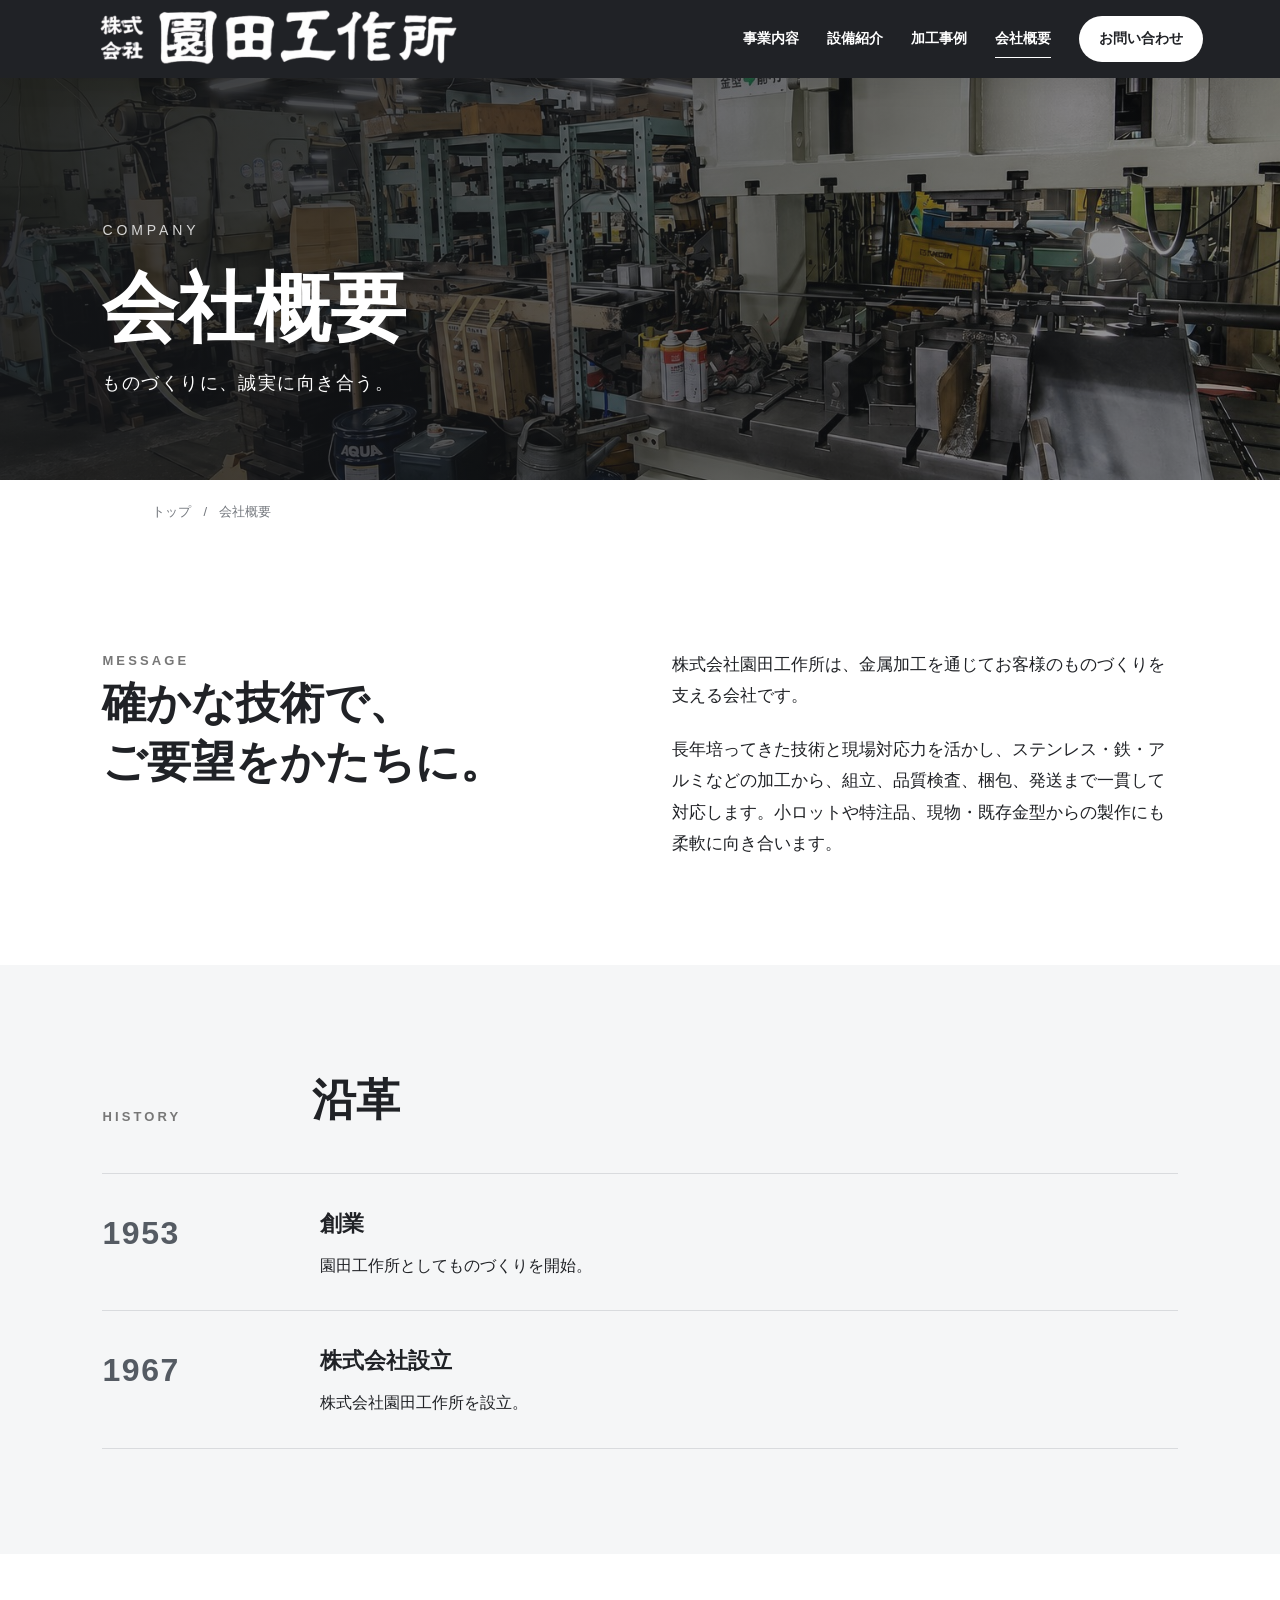
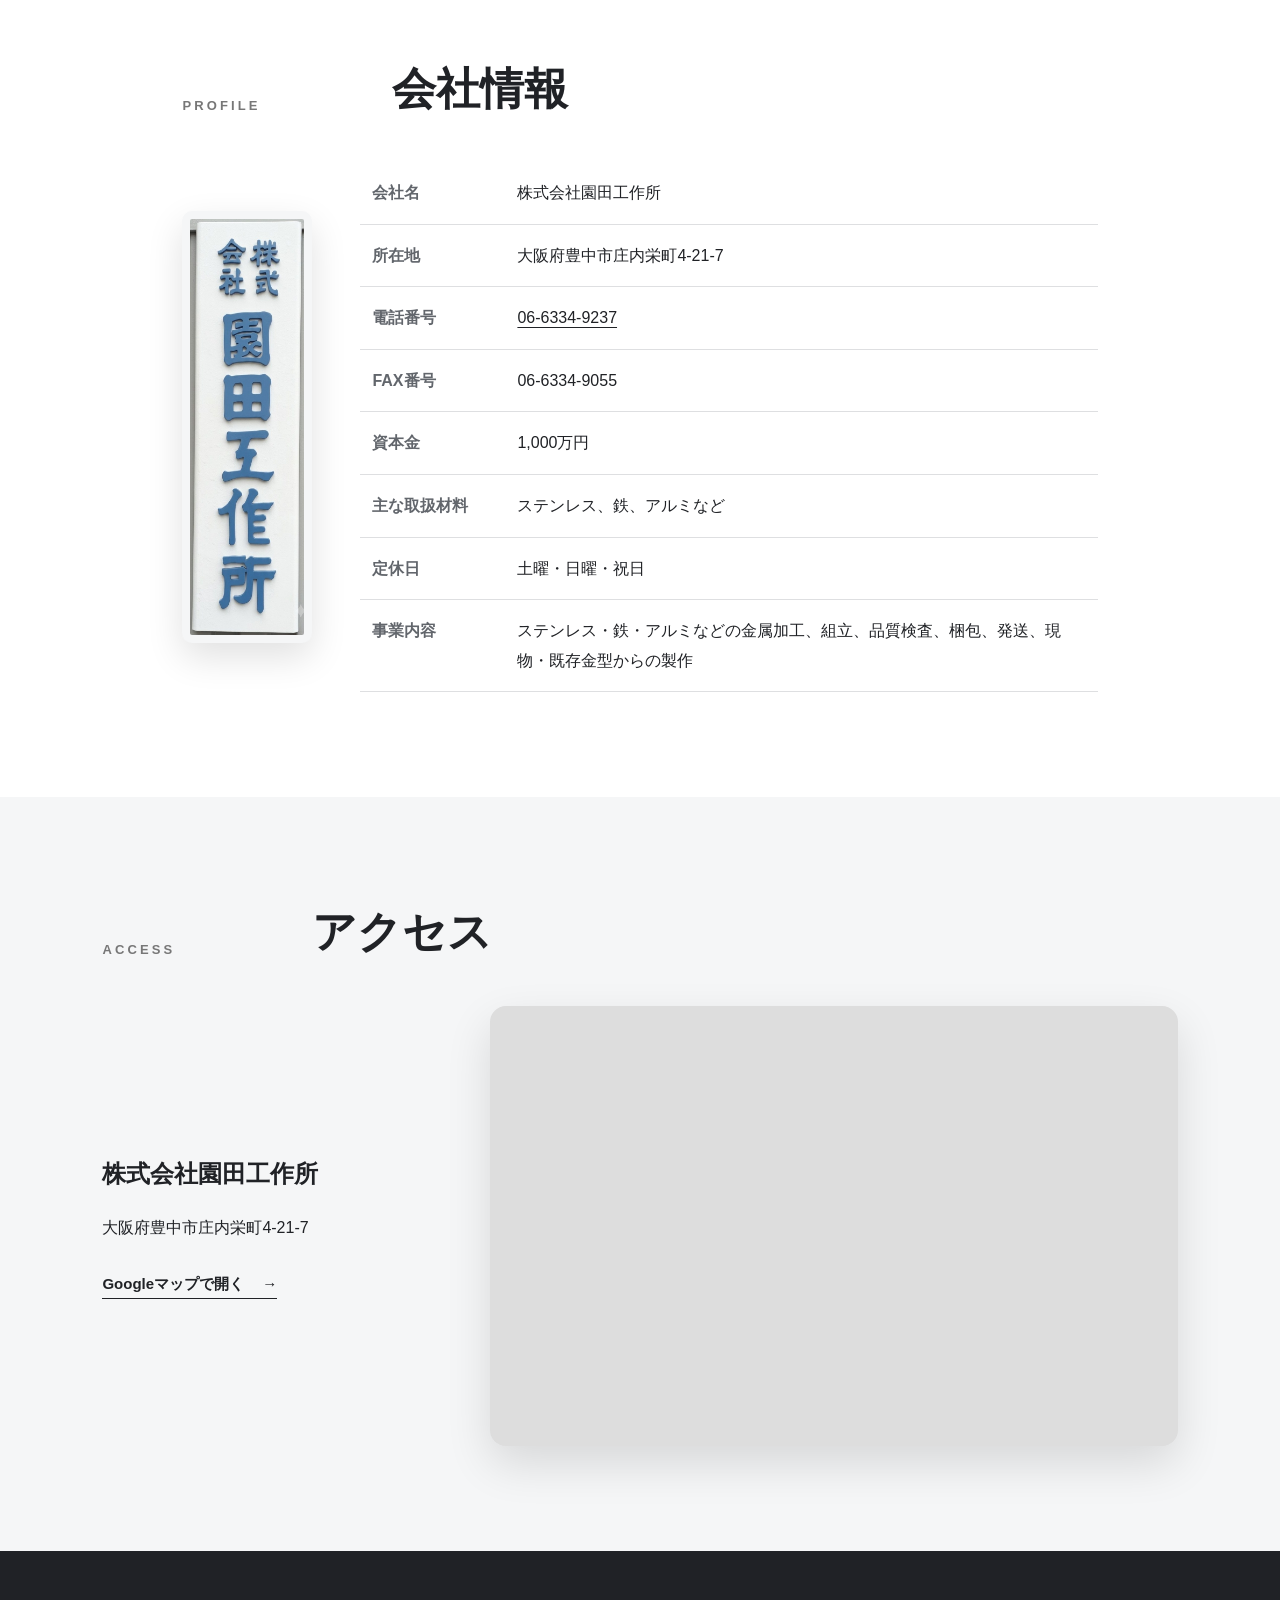
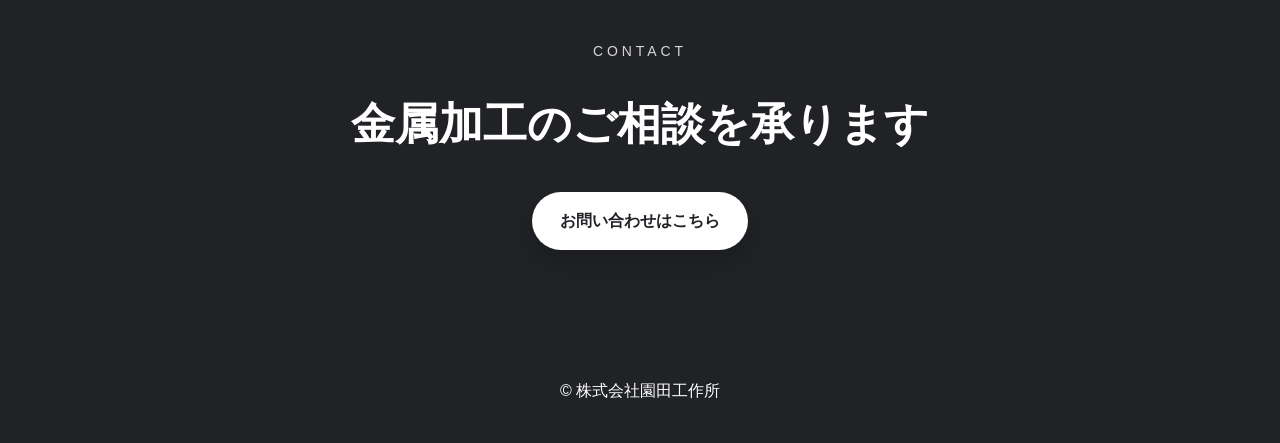
==== company.html @ 0581b529 "会社情報を追加して画像サイズを調整" ====
<!doctype html>
<html lang="ja"><head><meta charset="UTF-8"><meta name="viewport" content="width=device-width,initial-scale=1">
<title>会社概要・アクセス | 株式会社園田工作所</title><meta name="description" content="1953年創業、1967年株式会社設立。大阪府豊中市の金属加工会社、株式会社園田工作所の会社情報、沿革、所在地をご案内します。"><meta name="robots" content="index,follow,max-image-preview:large"><link rel="canonical" href="https://sonoda-kousakusho.com/company.html"><meta property="og:locale" content="ja_JP"><meta property="og:type" content="article"><meta property="og:site_name" content="株式会社園田工作所"><meta property="og:title" content="会社概要・アクセス | 株式会社園田工作所"><meta property="og:description" content="1953年創業。株式会社園田工作所の会社情報、沿革、アクセスをご案内します。"><meta property="og:url" content="https://sonoda-kousakusho.com/company.html"><meta property="og:image" content="https://sonoda-kousakusho.com/images/sign.jpg"><meta name="twitter:card" content="summary_large_image"><script type="application/ld+json">{"@context":"https://schema.org","@type":"LocalBusiness","@id":"https://sonoda-kousakusho.com/#organization","name":"株式会社園田工作所","url":"https://sonoda-kousakusho.com/","image":"https://sonoda-kousakusho.com/images/hero-factory.jpg","logo":"https://sonoda-kousakusho.com/images/logo.png","foundingDate":"1953","telephone":"+81-6-6334-9237","email":"TS.SonodaFactoryCorp@outlook.jp","address":{"@type":"PostalAddress","streetAddress":"庄内栄町4-21-7","addressLocality":"豊中市","addressRegion":"大阪府","addressCountry":"JP"}}</script><link rel="stylesheet" href="css/style.css?v=20260706-7"></head>
<body class="subpage"><header class="site-header subpage-header" id="header"><a class="logo" href="index.html"><img src="images/logo.png" alt="株式会社園田工作所"></a><button class="menu-button" id="menuButton" aria-label="メニューを開く" aria-expanded="false">Menu</button><nav class="global-nav" id="globalNav"><a href="service.html">事業内容</a><a href="equipment.html">設備紹介</a><a href="works.html">加工事例</a><a href="company.html" aria-current="page">会社概要</a><a class="nav-contact" href="contact.html">お問い合わせ</a></nav></header>
<main><section class="page-hero"><div><p class="eyebrow">Company</p><h1>会社概要</h1><p>ものづくりに、誠実に向き合う。</p></div></section><nav class="breadcrumb"><a href="index.html">トップ</a><span>/</span><span>会社概要</span></nav>
<section class="section company-message reveal"><div class="section-title"><p>Message</p><h2>確かな技術で、<br>ご要望をかたちに。</h2></div><div class="message-body"><p>株式会社園田工作所は、金属加工を通じてお客様のものづくりを支える会社です。</p><p>長年培ってきた技術と現場対応力を活かし、ステンレス・鉄・アルミなどの加工から、組立、品質検査、梱包、発送まで一貫して対応します。小ロットや特注品、現物・既存金型からの製作にも柔軟に向き合います。</p></div></section>
<section class="section history-section reveal"><div class="section-title"><p>History</p><h2>沿革</h2></div><ol class="history-list"><li><time>1953</time><div><h3>創業</h3><p>園田工作所としてものづくりを開始。</p></div></li><li><time>1967</time><div><h3>株式会社設立</h3><p>株式会社園田工作所を設立。</p></div></li></ol></section>
<section class="section company-profile reveal"><div class="section-title"><p>Profile</p><h2>会社情報</h2></div><div class="profile-layout"><img src="images/sign-cropped.jpg" alt="株式会社園田工作所の看板" loading="lazy"><table class="profile-table"><tbody><tr><th>会社名</th><td>株式会社園田工作所</td></tr><tr><th>所在地</th><td>大阪府豊中市庄内栄町4-21-7</td></tr><tr><th>電話番号</th><td><a href="tel:0663349237">06-6334-9237</a></td></tr><tr><th>FAX番号</th><td>06-6334-9055</td></tr><tr><th>資本金</th><td>1,000万円</td></tr><tr><th>主な取扱材料</th><td>ステンレス、鉄、アルミなど</td></tr><tr><th>定休日</th><td>土曜・日曜・祝日</td></tr><tr><th>事業内容</th><td>ステンレス・鉄・アルミなどの金属加工、組立、品質検査、梱包、発送、現物・既存金型からの製作</td></tr></tbody></table></div></section>
<section class="section access-section reveal"><div class="section-title"><p>Access</p><h2>アクセス</h2></div><div class="access-layout"><div class="access-info"><h3>株式会社園田工作所</h3><p>大阪府豊中市庄内栄町4-21-7</p><a href="https://www.google.com/maps/search/?api=1&query=%E5%A4%A7%E9%98%AA%E5%BA%9C%E8%B1%8A%E4%B8%AD%E5%B8%82%E5%BA%84%E5%86%85%E6%A0%84%E7%94%BA4-21-7" target="_blank" rel="noopener noreferrer" class="text-link">Googleマップで開く <span>→</span></a></div><div class="map-wrap"><iframe src="https://www.google.com/maps?q=%E5%A4%A7%E9%98%AA%E5%BA%9C%E8%B1%8A%E4%B8%AD%E5%B8%82%E5%BA%84%E5%86%85%E6%A0%84%E7%94%BA4-21-7&amp;output=embed" title="株式会社園田工作所の所在地" loading="lazy" referrerpolicy="no-referrer-when-downgrade" allowfullscreen></iframe></div></div></section>
<section class="company-cta reveal"><p class="eyebrow">Contact</p><h2>金属加工のご相談を<span class="mobile-break">承ります</span></h2><a href="contact.html" class="btn primary">お問い合わせはこちら</a></section></main><footer class="site-footer"><p>&copy; 株式会社園田工作所</p></footer><script src="js/script.js"></script></body></html>
---- css/style.css ----
* {
    margin: 0;
    padding: 0;
    box-sizing: border-box
}

html {
    scroll-behavior: smooth
}

body {
    font-family: "Yu Gothic", "Meiryo", sans-serif;
    color: #202226;
    background: #fff;
    line-height: 1.85
}

a {
    text-decoration: none;
    color: inherit
}

img {
    max-width: 100%;
    display: block
}

button {
    font: inherit;
    color: inherit
}

.site-header {
    position: fixed;
    top: 0;
    left: 0;
    width: 100%;
    height: 78px;
    padding: 0 6%;
    display: flex;
    align-items: center;
    justify-content: space-between;
    z-index: 1000;
    color: #fff;
    transition: .3s
}

.site-header.scrolled,
.site-header.menu-open {
    background: #202226;
    color: #fff;
    box-shadow: 0 8px 24px rgba(0, 0, 0, .08);
    backdrop-filter: blur(10px)
}

.logo{
    display:flex;
    align-items:center;
}

.logo img{
    height:100px;
    width:auto;
    display:block;
}

.logo,
.company-name{
    font-family: 'Yuji Syuku', serif;
    letter-spacing: 0.08em;
    font-weight: 400;
}

.logo span {
    font-size: 14px;
    margin-right: 3px;
    font-weight: 700
}

.global-nav {
    display: flex;
    gap: 28px;
    font-size: 14px;
    font-weight: 700
}

.global-nav a {
    position: relative;
    white-space: nowrap
}

.global-nav a:after {
    content: "";
    position: absolute;
    left: 0;
    bottom: -6px;
    width: 0;
    height: 1px;
    background: currentColor;
    transition: .3s
}

.global-nav a:hover:after {
    width: 100%
}

.menu-button {
    display: none;
    background: none;
    border: 1px solid currentColor;
    color: inherit;
    padding: 8px 14px;
    border-radius: 999px;
    cursor: pointer
}

.hero {
    position: relative;
    height: 100vh;
    min-height: 660px;
    background: url("../images/hero-factory.jpg") center/cover no-repeat;
    display: flex;
    align-items: center;
    padding: 0 8%;
    overflow: hidden
}

.hero:before {
    content: "";
    position: absolute;
    inset: 0;
    background: linear-gradient(90deg, rgba(0, 0, 0, .74), rgba(0, 0, 0, .48), rgba(0, 0, 0, .16))
}

.hero:after {
    content: "";
    position: absolute;
    inset: auto 0 0;
    height: 24%;
    background: linear-gradient(transparent, rgba(0, 0, 0, .42))
}

.hero-content {
    position: relative;
    z-index: 1;
    color: #fff;
    max-width: 840px
}

.eyebrow {
    font-size: 14px;
    letter-spacing: .28em;
    text-transform: uppercase;
    color: #d6d6d6;
    margin-bottom: 18px
}

.eyebrow.dark {
    color: #666
}

.hero h1 {
    font-size: clamp(42px, 6vw, 76px);
    line-height: 1.18;
    letter-spacing: .04em;
    margin-bottom: 26px;
    text-shadow: 0 4px 18px rgba(0, 0, 0, .24)
}

.hero-lead {
    font-size: 18px;
    max-width: 740px
}

.hero-actions,
.contact-actions {
    display: flex;
    gap: 16px;
    flex-wrap: wrap;
    margin-top: 42px
}

.btn {
    display: inline-flex;
    align-items: center;
    justify-content: center;
    min-width: 180px;
    padding: 14px 28px;
    border-radius: 999px;
    font-weight: 800;
    transition: .3s
}

.btn.primary {
    background: #30343a;
    color: #fff;
    box-shadow: 0 12px 28px rgba(0, 0, 0, .18)
}

.btn.primary:hover {
    background: #555b63;
    transform: translateY(-2px)
}

.btn.secondary {
    border: 1px solid rgba(255, 255, 255, .7);
    color: #fff
}

.btn.secondary:hover {
    background: rgba(255, 255, 255, .14);
    transform: translateY(-2px)
}

.scroll-sign {
    position: absolute;
    right: 6%;
    bottom: 38px;
    z-index: 2;
    color: #fff;
    font-size: 12px;
    letter-spacing: .22em;
    text-transform: uppercase;
    writing-mode: vertical-rl
}

.scroll-sign:after {
    content: "";
    display: block;
    width: 1px;
    height: 70px;
    background: rgba(255, 255, 255, .65);
    margin: 14px auto 0
}

.section {
    padding: 105px 8%
}

.section-title {
    display: grid;
    grid-template-columns: 190px 1fr;
    align-items: end;
    gap: 20px;
    margin-bottom: 44px
}

.section-title.center {
    display: block;
    text-align: center
}

.section-title p {
    color: #777;
    letter-spacing: .24em;
    text-transform: uppercase;
    font-size: 13px;
    font-weight: 700
}

.section-title h2 {
    font-size: clamp(30px, 4vw, 44px);
    line-height: 1.35
}

.intro {
    display: grid;
    grid-template-columns: 1fr 1.5fr;
    gap: 62px;
    max-width: 1120px;
    margin: auto
}

.intro .section-title {
    display: block;
    margin-bottom: 0
}

.intro-text {
    font-size: 17px
}

.intro-text p+p {
    margin-top: 20px
}

.service-section,
.works-section,
.process-section {
    background: #f5f6f7
}

.service-grid {
    display: grid;
    grid-template-columns: repeat(4, 1fr);
    gap: 22px;
    max-width: 1180px;
    margin: auto
}

.service-card {
    background: #fff;
    padding: 34px 28px;
    min-height: 230px;
    border: 1px solid #e4e4e4;
    box-shadow: 0 12px 30px rgba(0, 0, 0, .04);
    transition: .3s
}

.service-card:hover {
    transform: translateY(-6px);
    box-shadow: 0 18px 42px rgba(0, 0, 0, .09)
}

.service-card span {
    display: block;
    color: #9aa0a8;
    font-size: 13px;
    letter-spacing: .18em;
    margin-bottom: 18px;
    font-weight: 800
}

.service-card h3 {
    font-size: 22px;
    margin-bottom: 14px
}

.strength-section {
    background: #202226;
    color: #fff
}

.strength-section .section-title p {
    color: #adb3bb
}

.strength-grid {
    display: grid;
    grid-template-columns: repeat(3, 1fr);
    gap: 1px;
    max-width: 1100px;
    margin: auto;
    background: rgba(255, 255, 255, .18)
}

.strength-grid article {
    background: #202226;
    padding: 38px 32px
}

.strength-grid h3 {
    font-size: 23px;
    margin-bottom: 14px
}

.strength-grid p {
    color: #d7dbe0
}

.feature-list {
    max-width: 1100px;
    margin: auto
}

.feature-item {
    display: grid;
    grid-template-columns: .95fr 1.05fr;
    gap: 56px;
    align-items: center;
    margin-bottom: 72px
}

.feature-item:last-child {
    margin-bottom: 0
}

.feature-item.reverse {
    grid-template-columns: 1.05fr .95fr
}

.feature-item.reverse img {
    order: 2
}

.feature-item img {
    width: 100%;
    height: 330px;
    object-fit: cover;
    border-radius: 18px;
    box-shadow: 0 20px 50px rgba(0, 0, 0, .16)
}

.feature-body h3 {
    font-size: 28px;
    margin-bottom: 18px
}

.feature-body p {
    font-size: 16px
}

.works-grid {
    display: grid;
    grid-template-columns: repeat(3, 1fr);
    gap: 18px;
    max-width: 1050px;
    margin: 0 auto 34px
}

.works-grid figure {
    position: relative;
    overflow: hidden;
    border-radius: 14px;
    background: #ddd;
    box-shadow: 0 12px 30px rgba(0, 0, 0, .08)
}

.works-grid button {
    display: block;
    width: 100%;
    border: 0;
    background: none;
    cursor: pointer;
    text-align: left
}

.works-grid img {
    width: 100%;
    height: 210px;
    object-fit: cover;
    transition: .5s
}

.works-grid figure:hover img {
    transform: scale(1.06)
}

.works-grid figcaption {
    position: absolute;
    left: 0;
    right: 0;
    bottom: 0;
    padding: 34px 18px 16px;
    color: #fff;
    font-weight: 800;
    background: linear-gradient(transparent, rgba(0, 0, 0, .76))
}

.works-text {
    max-width: 780px;
    margin: auto;
    text-align: center
}

.process-list {
    display: grid;
    grid-template-columns: repeat(4, 1fr);
    gap: 18px;
    max-width: 1120px;
    margin: auto;
    list-style: none
}

.process-list li {
    background: #fff;
    border: 1px solid #e4e4e4;
    padding: 30px 24px;
    border-radius: 14px;
    box-shadow: 0 12px 30px rgba(0, 0, 0, .04)
}

.process-list span {
    display: block;
    color: #9aa0a8;
    font-size: 13px;
    letter-spacing: .2em;
    margin-bottom: 16px;
    font-weight: 800
}

.process-list strong {
    display: block;
    font-size: 21px;
    margin-bottom: 10px
}

.process-list p {
    font-size: 14px
}

.video-section {
    background: #111;
    color: #fff
}

.video-section .section-title p {
    color: #bbb
}

.video-wrap {
    max-width: 920px;
    margin: auto;
    border-radius: 18px;
    overflow: hidden;
    box-shadow: 0 20px 60px rgba(0, 0, 0, .4)
}

.video-wrap video {
    width: 100%;
    display: block;
    background: #000
}

.contact-section {
    background: linear-gradient(135deg, #f5f6f7, #fff)
}

.contact-box {
    max-width: 960px;
    margin: auto;
    text-align: center;
    background: #fff;
    padding: 72px 48px;
    border-radius: 24px;
    box-shadow: 0 24px 70px rgba(0, 0, 0, .08)
}

.contact-box h2 {
    font-size: 40px;
    margin-bottom: 18px
}

.contact-actions {
    justify-content: center;
    margin-top: 34px
}

.company-table {
    width: 100%;
    max-width: 720px;
    margin: 42px auto 0;
    border-collapse: collapse;
    text-align: left;
    font-size: 15px
}

.company-table th,
.company-table td {
    border-bottom: 1px solid #e5e5e5;
    padding: 14px 10px;
    vertical-align: top
}

.company-table th {
    width: 150px;
    color: #555
}

.note {
    font-size: 13px;
    color: #777;
    margin-top: 20px
}

.site-footer {
    background: #202226;
    color: #fff;
    text-align: center;
    padding: 38px 6%
}

.site-footer nav {
    display: flex;
    gap: 22px;
    justify-content: center;
    flex-wrap: wrap;
    margin-bottom: 18px;
    color: #cfd3d8;
    font-size: 14px
}

.reveal {
    opacity: 0;
    transform: translateY(28px);
    transition: opacity .8s ease, transform .8s ease
}

.reveal.visible {
    opacity: 1;
    transform: none
}

.fade-in {
    animation: fadeIn 1.1s ease both
}

@keyframes fadeIn {
    from {
        opacity: 0;
        transform: translateY(18px)
    }

    to {
        opacity: 1;
        transform: none
    }
}

.lightbox {
    position: fixed;
    inset: 0;
    background: rgba(0, 0, 0, .86);
    display: none;
    align-items: center;
    justify-content: center;
    z-index: 2000;
    padding: 28px
}

.lightbox.open {
    display: flex
}

.lightbox img {
    max-width: min(1100px, 94vw);
    max-height: 86vh;
    object-fit: contain;
    border-radius: 10px
}

.lightbox-close {
    position: absolute;
    top: 20px;
    right: 26px;
    background: #fff;
    border: 0;
    border-radius: 50%;
    width: 44px;
    height: 44px;
    font-size: 30px;
    line-height: 1;
    cursor: pointer;
    color: #111
}

@media(max-width:1050px) {
    .global-nav {
        gap: 18px
    }

    .service-grid {
        grid-template-columns: repeat(2, 1fr)
    }

    .process-list {
        grid-template-columns: repeat(2, 1fr)
    }
}

@media(max-width:960px) {
    .global-nav {
        display: none;
        position: absolute;
        top: 78px;
        left: 0;
        width: 100%;
        background: rgba(255, 255, 255, .98);
        color: #111;
        flex-direction: column;
        padding: 24px 8%;
        gap: 18px;
        box-shadow: 0 14px 30px rgba(0, 0, 0, .08)
    }

    .global-nav.open {
        display: flex
    }

    .menu-button {
        display: block
    }

    .intro,
    .feature-item,
    .feature-item.reverse {
        display: block
    }

    .feature-item img,
    .feature-item.reverse img {
        order: 0;
        margin-bottom: 28px;
        height: 260px
    }

    .works-grid {
        grid-template-columns: repeat(2, 1fr)
    }

    .strength-grid {
        grid-template-columns: 1fr
    }
}

@media(max-width:640px) {
    .site-header {
        height: 68px;
        padding: 0 5%
    }

    .logo {
        font-size: 18px
    }

    .logo img{
        height:70px;
    }

    .logo span {
        font-size: 12px
    }

    .global-nav {
        top: 68px
    }

    .hero {
        min-height: 620px;
        padding: 0 6%
    }

    .hero-lead {
        font-size: 16px
    }

    .hero-actions {
        width: 100%
    }

    .btn {
        width: 100%
    }

    .section {
        padding: 72px 6%
    }

    .section-title {
        display: block
    }

    .service-grid,
    .works-grid,
    .process-list {
        grid-template-columns: 1fr
    }

    .service-card {
        min-height: auto
    }

    .works-grid img {
        height: 190px
    }

    .contact-box {
        padding: 48px 24px
    }

    .contact-box h2 {
        font-size: 32px
    }

    .company-table th,
    .company-table td {
        display: block;
        width: 100%;
        padding: 10px 4px
    }

    .company-table th {
        border-bottom: 0;
        padding-bottom: 0
    }

    .company-table td {
        padding-top: 4px
    }

    .scroll-sign {
        display: none
    }
}

/* Company page */
.subpage-header{background:#202226;color:#fff;box-shadow:0 8px 24px rgba(0,0,0,.08)}
.page-hero{position:relative;min-height:480px;padding:150px 8% 80px;display:flex;align-items:flex-end;color:#fff;background:url("../images/factory-inside.jpg") center/cover no-repeat}
.page-hero:before{content:"";position:absolute;inset:0;background:linear-gradient(90deg,rgba(20,22,25,.88),rgba(20,22,25,.4))}
.page-hero>div{position:relative;z-index:1}.page-hero h1{font-size:clamp(46px,7vw,76px);line-height:1.2;margin-bottom:14px}.page-hero>div>p:last-child{font-size:18px;letter-spacing:.08em}
.breadcrumb{max-width:1180px;margin:auto;padding:20px 8%;display:flex;gap:12px;color:#73777d;font-size:13px}
.company-message,.company-profile,.history-section{max-width:1120px;margin:auto}.company-message{width:84%;padding-left:0;padding-right:0;display:grid;grid-template-columns:1fr 1fr;gap:64px}.company-message .section-title{display:block;margin:0}.message-body{font-size:17px}.message-body p+p{margin-top:22px}
.intro .section-title{order:1}.intro .intro-text{order:2}.company-page-link{order:3;grid-column:2;justify-self:start;font-weight:700;border-bottom:1px solid currentColor;padding-bottom:3px}
.history-section{background:#f5f6f7;max-width:none}.history-section>.section-title,.history-list{max-width:1120px;margin-left:auto;margin-right:auto}.history-list{list-style:none;border-top:1px solid #d9dbde}.history-list li{display:grid;grid-template-columns:180px 1fr;gap:38px;padding:30px 0;border-bottom:1px solid #d9dbde}.history-list time{font-size:32px;font-weight:800;color:#555b63;letter-spacing:.05em}.history-list h3{font-size:22px;margin-bottom:6px}
.profile-layout{display:grid;grid-template-columns:130px minmax(0,1fr);gap:48px;align-items:center}.profile-layout>img{width:100%;height:auto;object-fit:contain;padding:8px;background:#f5f6f7;border-radius:10px;box-shadow:0 14px 36px rgba(0,0,0,.12)}.profile-table{width:100%;border-collapse:collapse}.profile-table th,.profile-table td{padding:16px 12px;border-bottom:1px solid #dedfe1;text-align:left;vertical-align:top}.profile-table th{width:145px;color:#62666c}.profile-table a{text-decoration:underline;text-underline-offset:4px}
.access-section{background:#f5f6f7}.access-section>.section-title,.access-layout{max-width:1120px;margin-left:auto;margin-right:auto}.access-layout{display:grid;grid-template-columns:.65fr 1.35fr;gap:56px;align-items:center}.access-info h3{font-size:24px;margin-bottom:16px}.access-info .text-link{font-size:15px}.map-wrap{overflow:hidden;border-radius:16px;box-shadow:0 18px 45px rgba(0,0,0,.12);background:#ddd}.map-wrap iframe{display:block;width:100%;height:440px;border:0}
.company-cta{padding:88px 8%;background:#202226;color:#fff;text-align:center}.company-cta h2{font-size:clamp(30px,4vw,44px);margin-bottom:28px}.company-cta .btn{background:#fff;color:#202226}
@media(max-width:960px){.company-message,.access-layout{grid-template-columns:1fr;gap:40px}.profile-layout{grid-template-columns:120px minmax(0,1fr);gap:24px;align-items:center}}
@media(max-width:640px){.page-hero{min-height:390px;padding:120px 6% 58px}.company-message{display:block}.company-message .section-title{margin-bottom:32px}.history-list li{grid-template-columns:1fr;gap:8px}.profile-layout{grid-template-columns:90px minmax(0,1fr);gap:14px;align-items:start}.profile-layout>img{width:90px;height:auto;padding:5px;border-radius:8px}.profile-table{font-size:13px;line-height:1.65}.profile-table th,.profile-table td{display:block;width:100%;padding:7px 2px}.profile-table th{border-bottom:0;padding-bottom:0;font-size:11px}.profile-table td{padding-top:1px;overflow-wrap:anywhere}.map-wrap iframe{height:320px}.company-cta{padding:68px 6%}.company-page-link{display:inline-block;margin-top:24px}}

/* Multi-page navigation and home summaries */
.global-nav .nav-contact{background:#fff;color:#202226;padding:10px 20px;border-radius:999px;margin-top:-10px;margin-bottom:-10px}.site-header.scrolled .nav-contact,.subpage-header .nav-contact{background:#fff;color:#202226}.global-nav a[aria-current="page"]:after{width:100%}
.home-intro{max-width:1120px;margin:auto;display:grid;grid-template-columns:.9fr 1.1fr;gap:72px;align-items:start}.home-intro .section-title{display:block;margin:0}.home-intro>div:last-child{font-size:18px}.text-link{display:inline-block;margin-top:28px;font-weight:800;border-bottom:1px solid #202226}.text-link span{margin-left:14px}
.home-sections{padding:20px 8% 110px}.home-feature{max-width:1180px;margin:0 auto 90px;display:grid;grid-template-columns:1.1fr .9fr;align-items:center;gap:72px}.home-feature.reverse{grid-template-columns:.9fr 1.1fr}.home-feature.reverse .home-feature-image{order:2}.home-feature-image img{width:100%;height:430px;object-fit:cover;border-radius:18px;box-shadow:0 20px 50px rgba(0,0,0,.14)}.feature-number{color:#858b93;text-transform:uppercase;letter-spacing:.18em;font-size:12px;font-weight:800}.home-feature h2{font-size:clamp(32px,4vw,46px);margin:8px 0 18px}.home-feature .btn{margin-top:30px}.btn.outline{border:1px solid #30343a;min-width:160px}.btn.outline:hover{background:#30343a;color:#fff}.home-company{padding:90px 10%;background:url("../images/sign.jpg") center/cover no-repeat;color:#fff;position:relative;display:flex;align-items:end;justify-content:space-between;gap:40px}.home-company:before{content:"";position:absolute;inset:0;background:rgba(20,22,25,.76)}.home-company>*{position:relative}.home-company h2{font-size:clamp(32px,4vw,48px);margin-bottom:14px}.home-contact{padding:110px 8%;text-align:center;background:#f5f6f7}.home-contact h2{font-size:clamp(34px,5vw,54px);line-height:1.35}.home-contact .contact-actions{justify-content:center}.contact-phone{display:flex;flex-direction:column;text-align:left}.contact-phone small{color:#777}.contact-phone strong{font-size:25px;letter-spacing:.04em}
.service-hero{background-image:url("../images/equipment-press.jpg")}.equipment-hero{background-image:url("../images/factory-inside.jpg")}.works-hero{background-image:url("../images/kakou1.png")}.contact-hero{background-image:url("../images/sign.jpg")}.detail-lead{width:84%;max-width:1120px;margin:auto;padding-left:0;padding-right:0;display:grid;grid-template-columns:1fr 1fr;gap:64px}.detail-lead .section-title{display:block;margin:0}.detail-lead>p{font-size:18px}.detail-cards{max-width:1180px;margin:auto;display:grid;grid-template-columns:1fr 1fr;gap:28px}.detail-card{position:relative;background:#f5f6f7}.detail-card>span{position:absolute;z-index:2;top:18px;left:22px;color:#fff;font-weight:800;letter-spacing:.14em}.detail-card img{width:100%;height:280px;object-fit:cover}.detail-card div{padding:30px}.detail-card h2{margin-bottom:10px}.process-band{padding:100px 8%;background:#202226;color:#fff}.process-band .section-title p{color:#aeb3ba}.simple-flow{max-width:1120px;margin:auto;display:grid;grid-template-columns:repeat(4,1fr);list-style:none}.simple-flow li{padding:30px;border-left:1px solid #555}.simple-flow span{display:block;color:#aeb3ba;margin-bottom:20px}.simple-flow strong{font-size:20px}.simple-flow p{margin-top:8px;color:#d7dbe0;font-size:14px}
.equipment-gallery{max-width:1180px;margin:auto;display:grid;grid-template-columns:1fr 1fr;gap:28px}.equipment-gallery .wide{grid-column:1/-1}.equipment-gallery img{width:100%;height:350px;object-fit:cover;border-radius:16px}.equipment-gallery .wide img{height:540px}.equipment-gallery figcaption{padding:18px 4px}.equipment-gallery strong{font-size:21px}.equipment-gallery p{color:#666}
.equipment-section{background:#fff}.equipment-list{max-width:1180px;margin:72px auto 0;padding:38px 42px;background:#202226;color:#fff;border-radius:18px;display:grid;grid-template-columns:260px 1fr;gap:44px;align-items:start}.equipment-list-heading>p{color:#aeb3ba;text-transform:uppercase;letter-spacing:.2em;font-size:12px;font-weight:700}.equipment-list-heading h3{font-size:30px;margin:8px 0 12px}.equipment-list-heading span{color:#d7dbe0}.equipment-table-wrap{overflow-x:auto}.equipment-table{width:100%;border-collapse:collapse;min-width:610px}.equipment-table th,.equipment-table td{padding:15px 12px;border-bottom:1px solid #4b4f55;text-align:left}.equipment-table th{color:#aeb3ba;font-size:12px;letter-spacing:.08em}.equipment-table td:last-child{white-space:nowrap;font-weight:700}
.tooling-section{background:#f5f6f7}.tooling-gallery{max-width:1180px;margin:auto;display:grid;grid-template-columns:1fr 1fr;gap:28px}.tooling-gallery img{width:100%;height:390px;object-fit:cover;border-radius:16px}.tooling-gallery figcaption{padding:18px 4px}.tooling-gallery strong{font-size:21px}.tooling-gallery p{color:#666}.works-detail-grid.compact{max-width:900px;grid-template-columns:repeat(2,1fr)}
.works-detail-grid{max-width:1180px;margin:auto;display:grid;grid-template-columns:repeat(3,1fr);gap:24px}.works-detail-grid button{width:100%;border:0;background:#f5f6f7;text-align:left;cursor:pointer}.works-detail-grid img{width:100%;height:270px;object-fit:cover}.works-detail-grid figcaption{padding:20px}.works-detail-grid figcaption span{display:block;color:#858b93;text-transform:uppercase;font-size:11px;letter-spacing:.15em}.works-detail-grid figcaption strong{font-size:19px}
.contact-lead{max-width:850px;margin:auto;text-align:center}.contact-lead>p{font-size:18px}.contact-methods{max-width:1040px;margin:0 auto 110px;padding:0 6%;display:grid;grid-template-columns:1fr 1fr;gap:24px}.contact-method{min-width:0;padding:48px;background:#f5f6f7;border:1px solid #e2e3e5;transition:.3s}.contact-method p{overflow-wrap:anywhere}.contact-method:hover{transform:translateY(-5px)}.contact-method.primary-method{background:#202226;color:#fff}.contact-method>span{text-transform:uppercase;letter-spacing:.2em;font-size:12px}.contact-method h2{font-size:28px;margin:16px 0}.contact-method strong{display:block;margin-top:28px}.inquiry-guide{max-width:1040px;margin:auto;display:grid;grid-template-columns:1fr 1fr;gap:70px;background:#f5f6f7}.inquiry-guide h2{font-size:34px}.inquiry-guide ul{list-style:none}.inquiry-guide li{padding:14px 0;border-bottom:1px solid #d7d9dc}.inquiry-guide li:before{content:"✓";margin-right:12px}.contact-company{text-align:center;padding:50px 6%;line-height:2;background:#202226;color:#d7dbe0}
@media(max-width:960px){.global-nav .nav-contact{background:none;color:inherit;padding:0;border-radius:0;margin:0}.home-intro,.home-feature,.home-feature.reverse,.detail-lead{grid-template-columns:1fr;gap:35px}.home-feature.reverse .home-feature-image{order:0}.detail-cards{grid-template-columns:1fr}.simple-flow{grid-template-columns:1fr 1fr}.works-detail-grid{grid-template-columns:1fr 1fr}}
@media(max-width:960px){.equipment-list{grid-template-columns:1fr;gap:24px}}
@media(max-width:640px){.home-intro{display:block}.home-intro .section-title{margin-bottom:28px}.home-sections{padding-left:6%;padding-right:6%}.home-feature{display:block;margin-bottom:68px}.home-feature-image img{height:260px;margin-bottom:28px}.home-company{display:block;padding:70px 6%}.home-company .btn{margin-top:30px}.home-contact{padding:72px 6%}.contact-phone{text-align:center}.detail-lead{display:block}.detail-lead .section-title{margin-bottom:28px}.detail-cards{padding-left:6%;padding-right:6%}.detail-card img{height:220px}.simple-flow{grid-template-columns:1fr}.equipment-gallery,.tooling-gallery{grid-template-columns:1fr;padding-left:6%;padding-right:6%}.equipment-gallery .wide{grid-column:auto}.equipment-gallery img,.equipment-gallery .wide img,.tooling-gallery img{height:260px}.works-detail-grid,.works-detail-grid.compact{grid-template-columns:1fr;padding-left:6%;padding-right:6%}.contact-methods{grid-template-columns:1fr}.contact-method{padding:34px 26px}.inquiry-guide{display:block}.inquiry-guide>div{margin-bottom:30px}}
@media(max-width:640px){.hero h1{font-size:24px;line-height:1.45}.section-title h2{font-size:28px;word-break:keep-all}.home-contact h2{font-size:22px;line-height:1.55}.inquiry-guide h2{font-size:28px;line-height:1.5;word-break:keep-all}}
@media(max-width:640px){.equipment-list{margin:48px 6% 0;padding:28px 18px}.equipment-list-heading h3{font-size:26px}.equipment-table-wrap{overflow:visible}.equipment-table{display:block;min-width:0}.equipment-table thead{display:none}.equipment-table tbody,.equipment-table tr{display:block}.equipment-table tr{margin-bottom:14px;padding:8px 14px;background:#2b2e33;border:1px solid #484c52;border-radius:10px}.equipment-table tr:last-child{margin-bottom:0}.equipment-table td{display:grid;grid-template-columns:82px minmax(0,1fr);gap:10px;width:100%;padding:10px 0;font-size:14px;overflow-wrap:anywhere}.equipment-table td::before{color:#aeb3ba;font-size:11px;font-weight:700;letter-spacing:.06em}.equipment-table td:nth-child(1)::before{content:"設備"}.equipment-table td:nth-child(2)::before{content:"メーカー"}.equipment-table td:nth-child(3)::before{content:"能力・仕様"}.equipment-table td:nth-child(4)::before{content:"台数"}.equipment-table td:last-child{border-bottom:0}}

.detail-lead-copy>p:first-child{font-size:18px}.works-note{margin-top:20px;font-size:14px;color:#666}
.works-detail-grid,.works-detail-grid.compact{width:92%;max-width:1600px;padding-left:0;padding-right:0;grid-template-columns:repeat(auto-fit,minmax(240px,1fr))}.works-detail-grid img{height:auto;aspect-ratio:1/1}
@media(max-width:640px){.works-detail-grid,.works-detail-grid.compact{grid-template-columns:repeat(2,minmax(0,1fr));gap:12px}.works-detail-grid figcaption{padding:12px 10px}.works-detail-grid figcaption strong{font-size:15px}.works-detail-grid figcaption span{font-size:9px;letter-spacing:.1em}}
.detail-card .mold-card-image{object-position:center 48%}
.company-cta .mobile-break{display:inline}@media(max-width:640px){.company-cta .mobile-break{display:block}}
.equipment-mobile-break::before{content:" "}@media(max-width:640px){.equipment-mobile-break{display:block}.equipment-mobile-break::before{content:""}}
.contact-title-break{display:inline}@media(max-width:640px){.contact-title-break{display:block}}
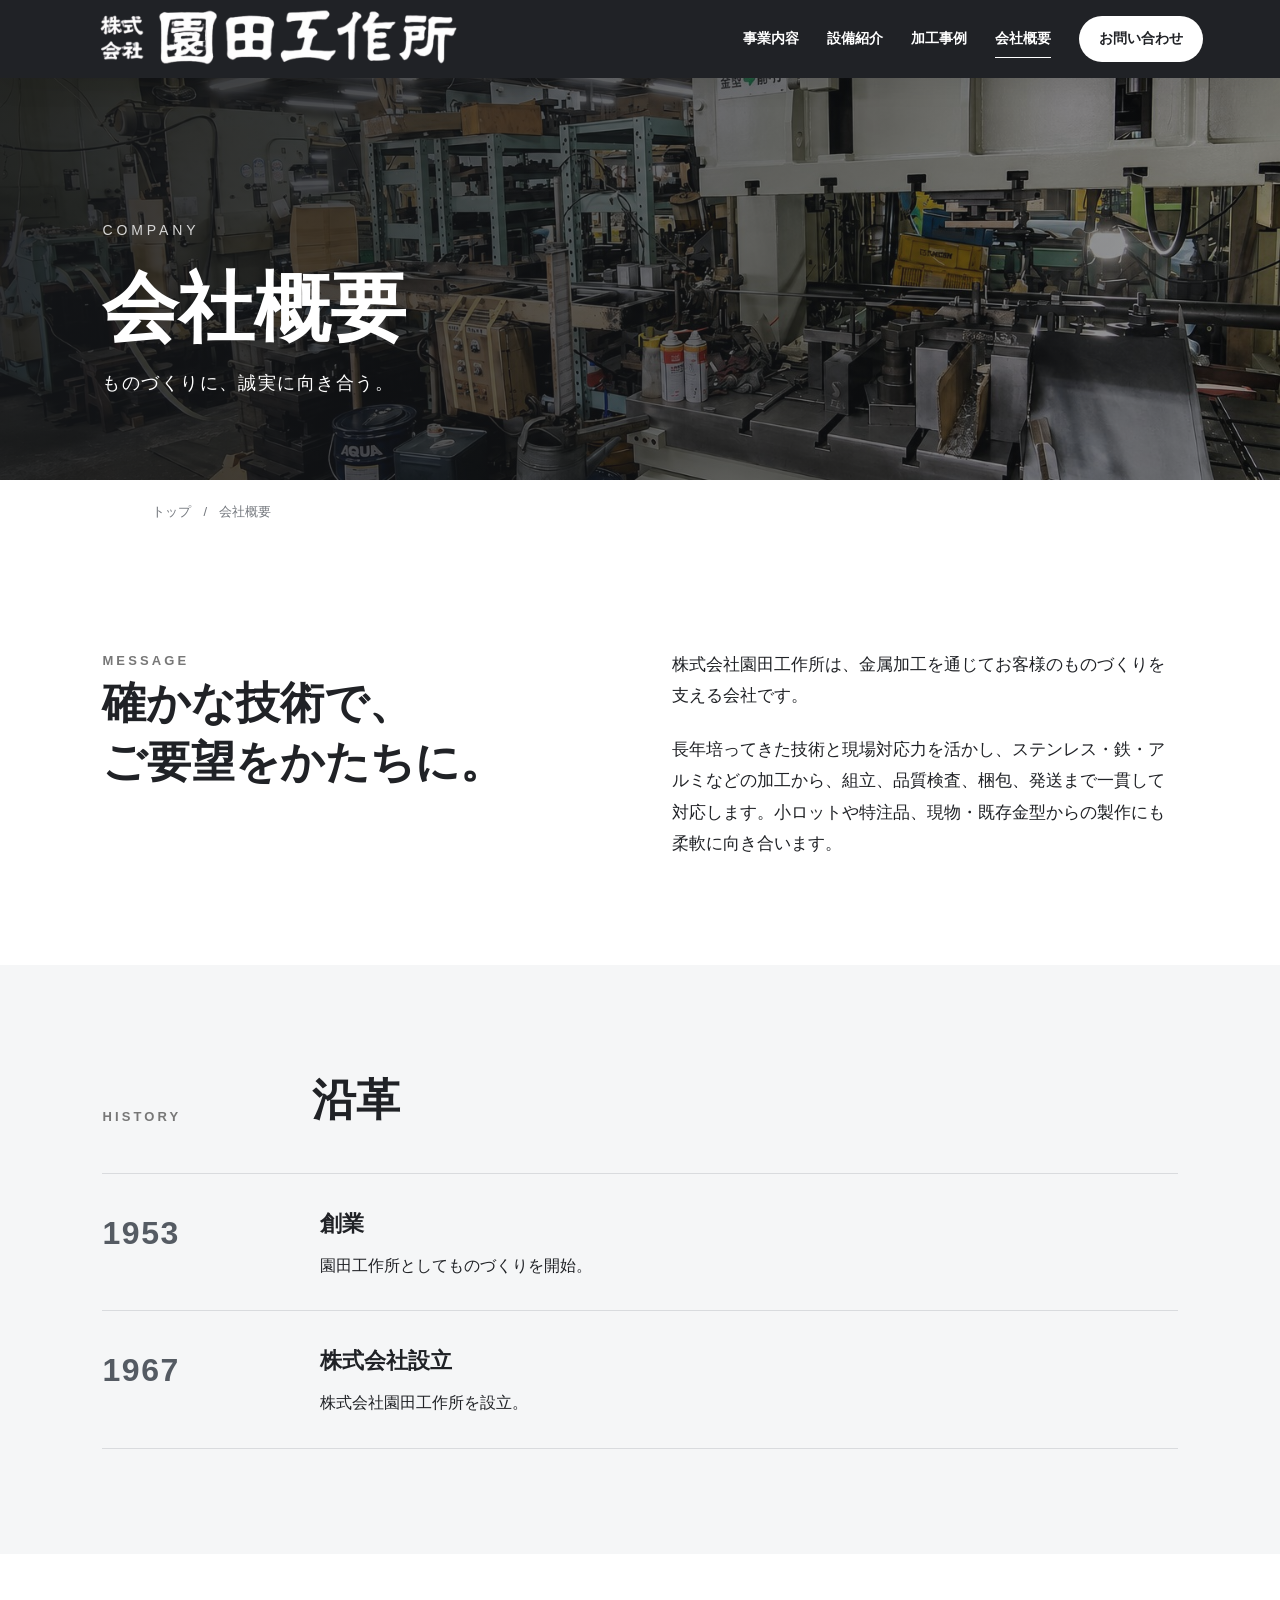
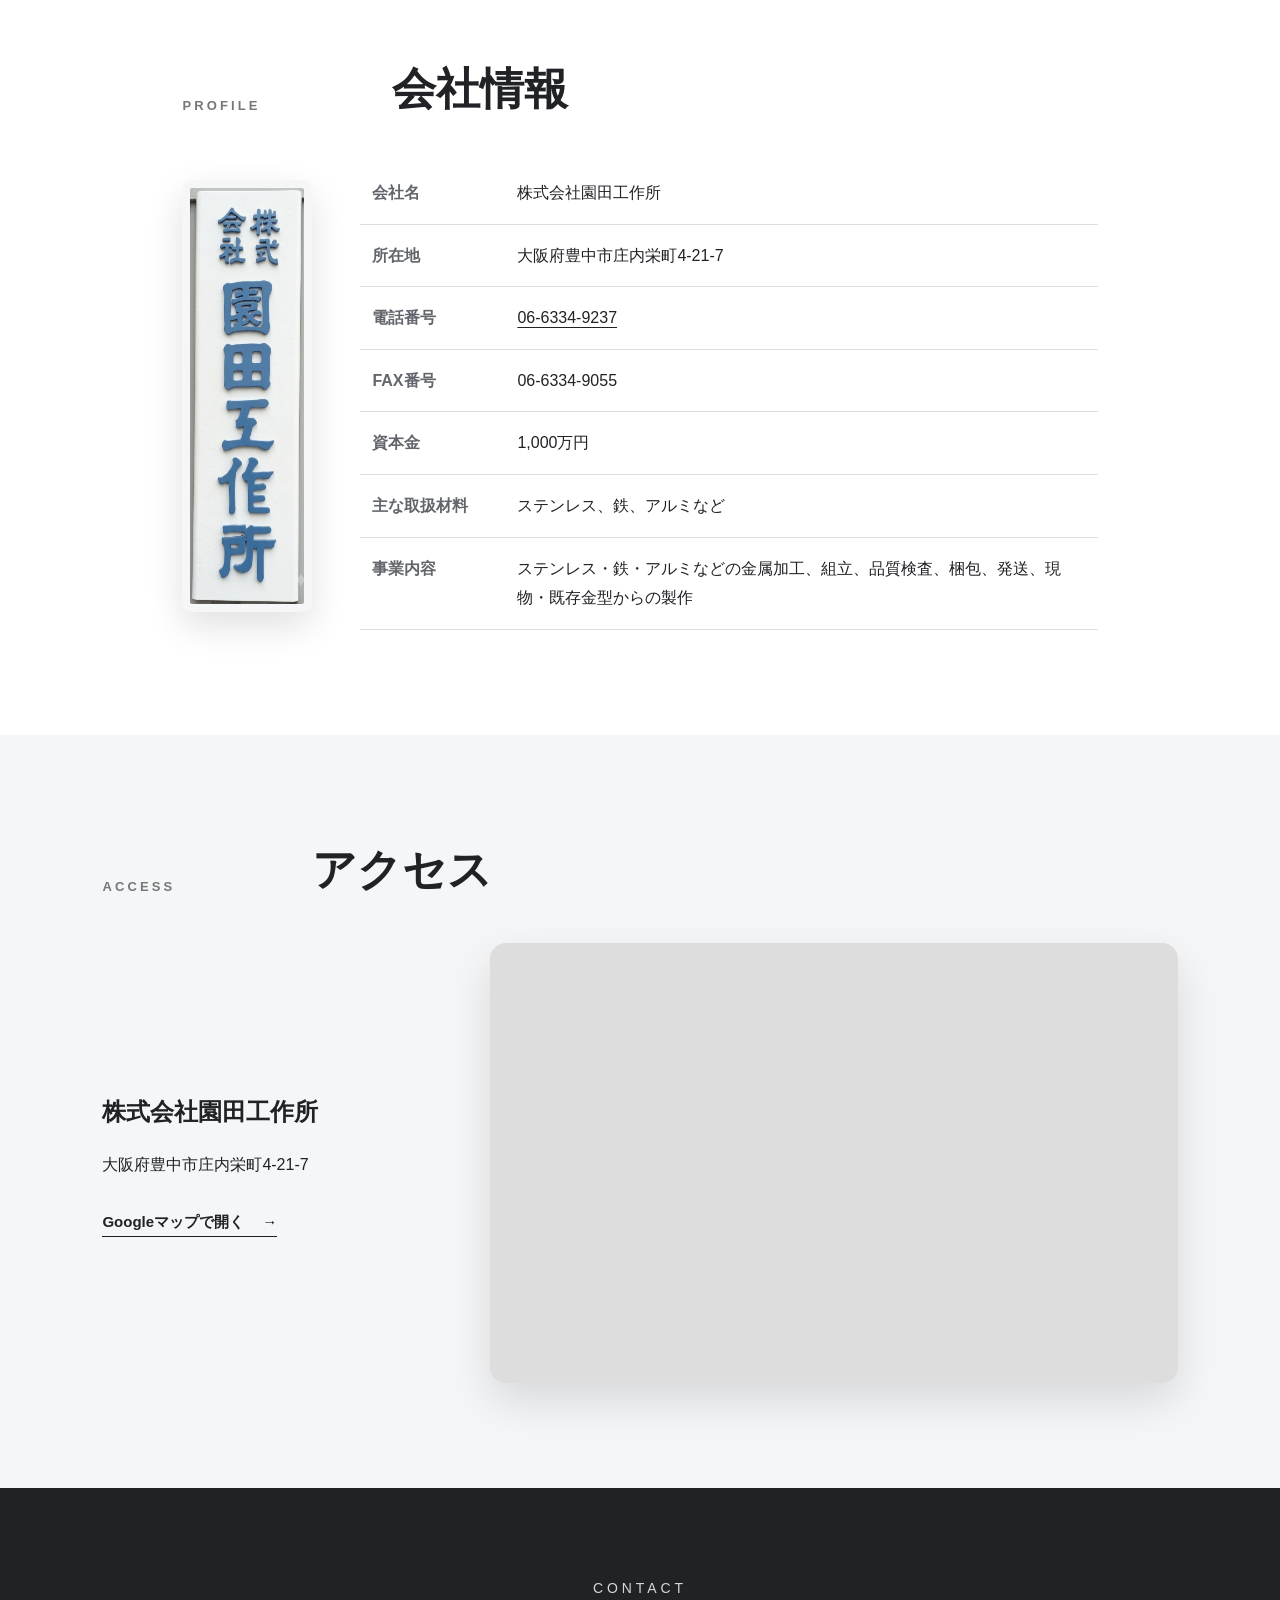
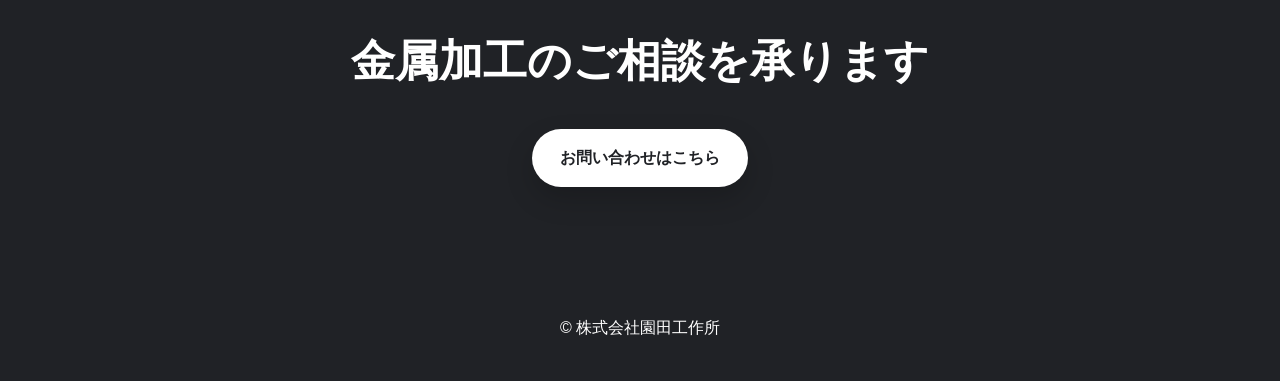
==== commit 547027e5: "会社情報から定休日を削除" ====
--- a/company.html
+++ b/company.html
@@ -5,6 +5,6 @@
 <main><section class="page-hero"><div><p class="eyebrow">Company</p><h1>会社概要</h1><p>ものづくりに、誠実に向き合う。</p></div></section><nav class="breadcrumb"><a href="index.html">トップ</a><span>/</span><span>会社概要</span></nav>
 <section class="section company-message reveal"><div class="section-title"><p>Message</p><h2>確かな技術で、<br>ご要望をかたちに。</h2></div><div class="message-body"><p>株式会社園田工作所は、金属加工を通じてお客様のものづくりを支える会社です。</p><p>長年培ってきた技術と現場対応力を活かし、ステンレス・鉄・アルミなどの加工から、組立、品質検査、梱包、発送まで一貫して対応します。小ロットや特注品、現物・既存金型からの製作にも柔軟に向き合います。</p></div></section>
 <section class="section history-section reveal"><div class="section-title"><p>History</p><h2>沿革</h2></div><ol class="history-list"><li><time>1953</time><div><h3>創業</h3><p>園田工作所としてものづくりを開始。</p></div></li><li><time>1967</time><div><h3>株式会社設立</h3><p>株式会社園田工作所を設立。</p></div></li></ol></section>
-<section class="section company-profile reveal"><div class="section-title"><p>Profile</p><h2>会社情報</h2></div><div class="profile-layout"><img src="images/sign-cropped.jpg" alt="株式会社園田工作所の看板" loading="lazy"><table class="profile-table"><tbody><tr><th>会社名</th><td>株式会社園田工作所</td></tr><tr><th>所在地</th><td>大阪府豊中市庄内栄町4-21-7</td></tr><tr><th>電話番号</th><td><a href="tel:0663349237">06-6334-9237</a></td></tr><tr><th>FAX番号</th><td>06-6334-9055</td></tr><tr><th>資本金</th><td>1,000万円</td></tr><tr><th>主な取扱材料</th><td>ステンレス、鉄、アルミなど</td></tr><tr><th>定休日</th><td>土曜・日曜・祝日</td></tr><tr><th>事業内容</th><td>ステンレス・鉄・アルミなどの金属加工、組立、品質検査、梱包、発送、現物・既存金型からの製作</td></tr></tbody></table></div></section>
+<section class="section company-profile reveal"><div class="section-title"><p>Profile</p><h2>会社情報</h2></div><div class="profile-layout"><img src="images/sign-cropped.jpg" alt="株式会社園田工作所の看板" loading="lazy"><table class="profile-table"><tbody><tr><th>会社名</th><td>株式会社園田工作所</td></tr><tr><th>所在地</th><td>大阪府豊中市庄内栄町4-21-7</td></tr><tr><th>電話番号</th><td><a href="tel:0663349237">06-6334-9237</a></td></tr><tr><th>FAX番号</th><td>06-6334-9055</td></tr><tr><th>資本金</th><td>1,000万円</td></tr><tr><th>主な取扱材料</th><td>ステンレス、鉄、アルミなど</td></tr><tr><th>事業内容</th><td>ステンレス・鉄・アルミなどの金属加工、組立、品質検査、梱包、発送、現物・既存金型からの製作</td></tr></tbody></table></div></section>
 <section class="section access-section reveal"><div class="section-title"><p>Access</p><h2>アクセス</h2></div><div class="access-layout"><div class="access-info"><h3>株式会社園田工作所</h3><p>大阪府豊中市庄内栄町4-21-7</p><a href="https://www.google.com/maps/search/?api=1&query=%E5%A4%A7%E9%98%AA%E5%BA%9C%E8%B1%8A%E4%B8%AD%E5%B8%82%E5%BA%84%E5%86%85%E6%A0%84%E7%94%BA4-21-7" target="_blank" rel="noopener noreferrer" class="text-link">Googleマップで開く <span>→</span></a></div><div class="map-wrap"><iframe src="https://www.google.com/maps?q=%E5%A4%A7%E9%98%AA%E5%BA%9C%E8%B1%8A%E4%B8%AD%E5%B8%82%E5%BA%84%E5%86%85%E6%A0%84%E7%94%BA4-21-7&amp;output=embed" title="株式会社園田工作所の所在地" loading="lazy" referrerpolicy="no-referrer-when-downgrade" allowfullscreen></iframe></div></div></section>
 <section class="company-cta reveal"><p class="eyebrow">Contact</p><h2>金属加工のご相談を<span class="mobile-break">承ります</span></h2><a href="contact.html" class="btn primary">お問い合わせはこちら</a></section></main><footer class="site-footer"><p>&copy; 株式会社園田工作所</p></footer><script src="js/script.js"></script></body></html>
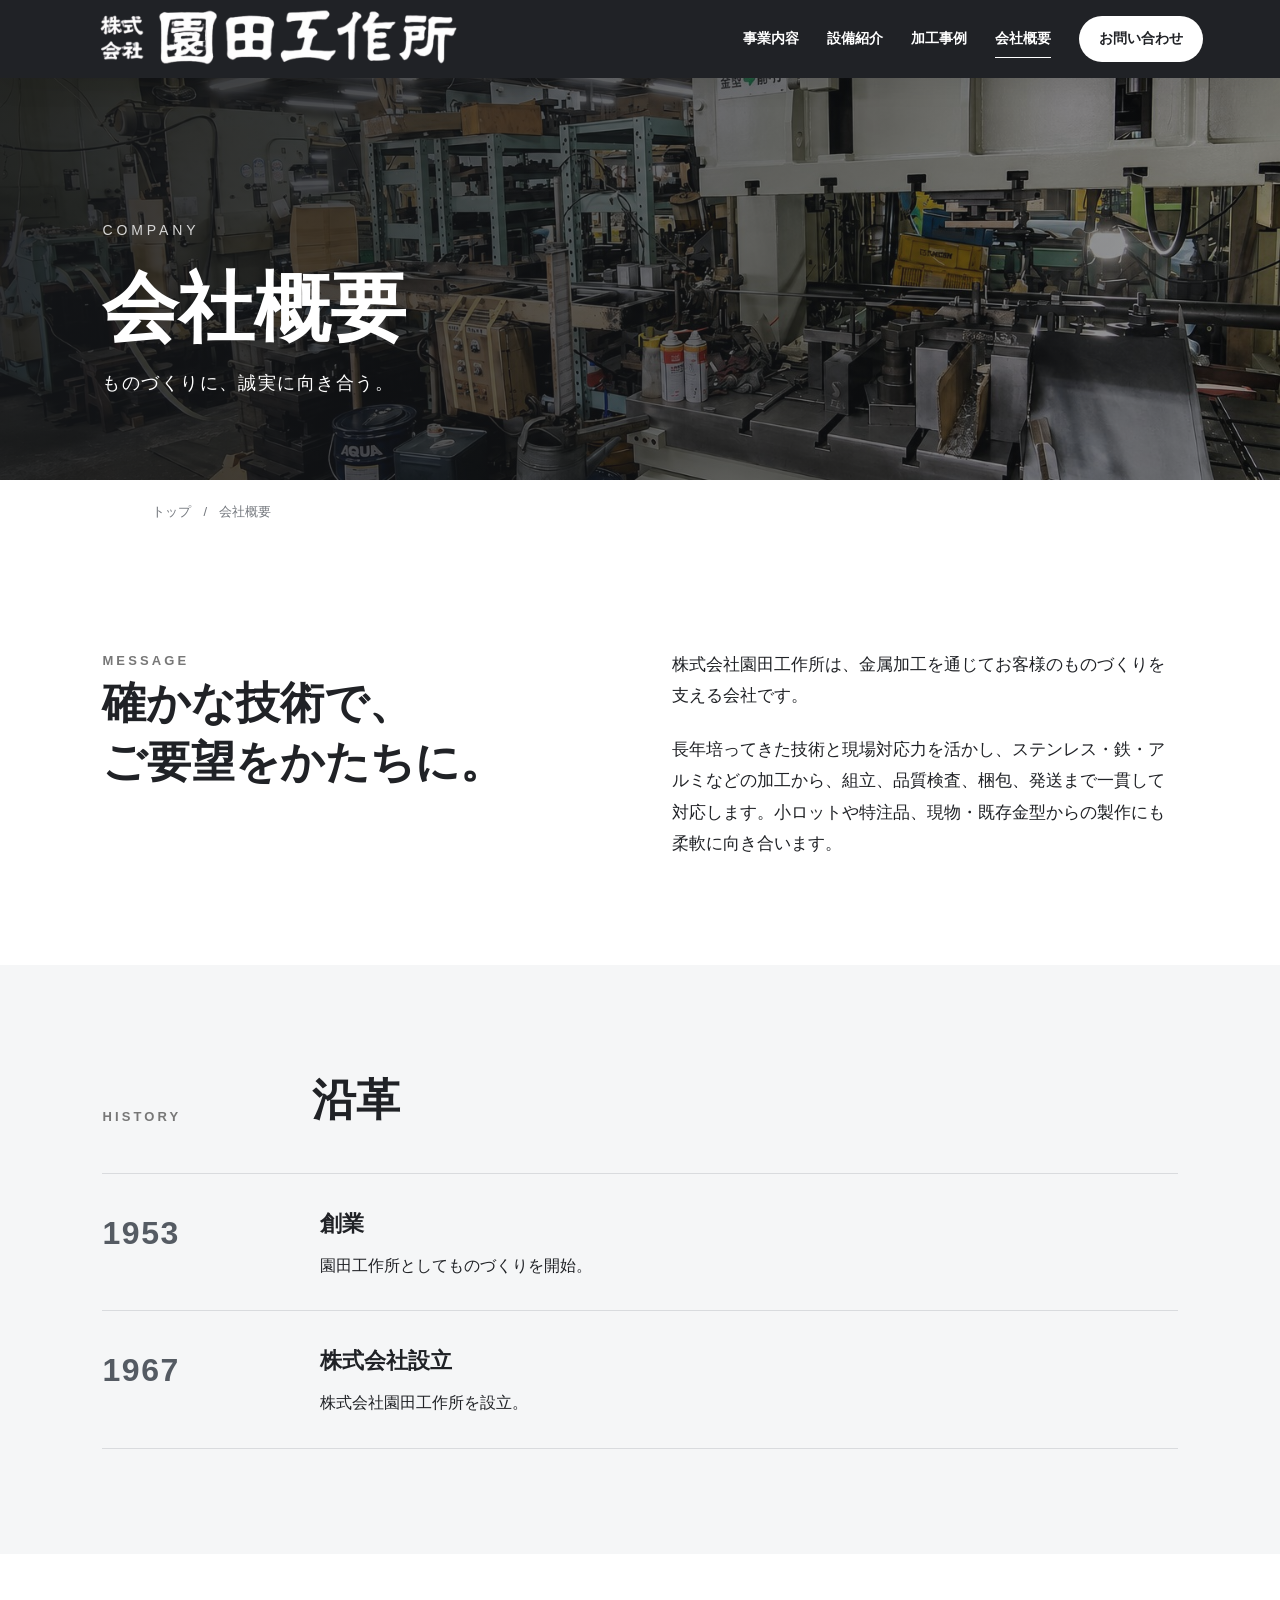
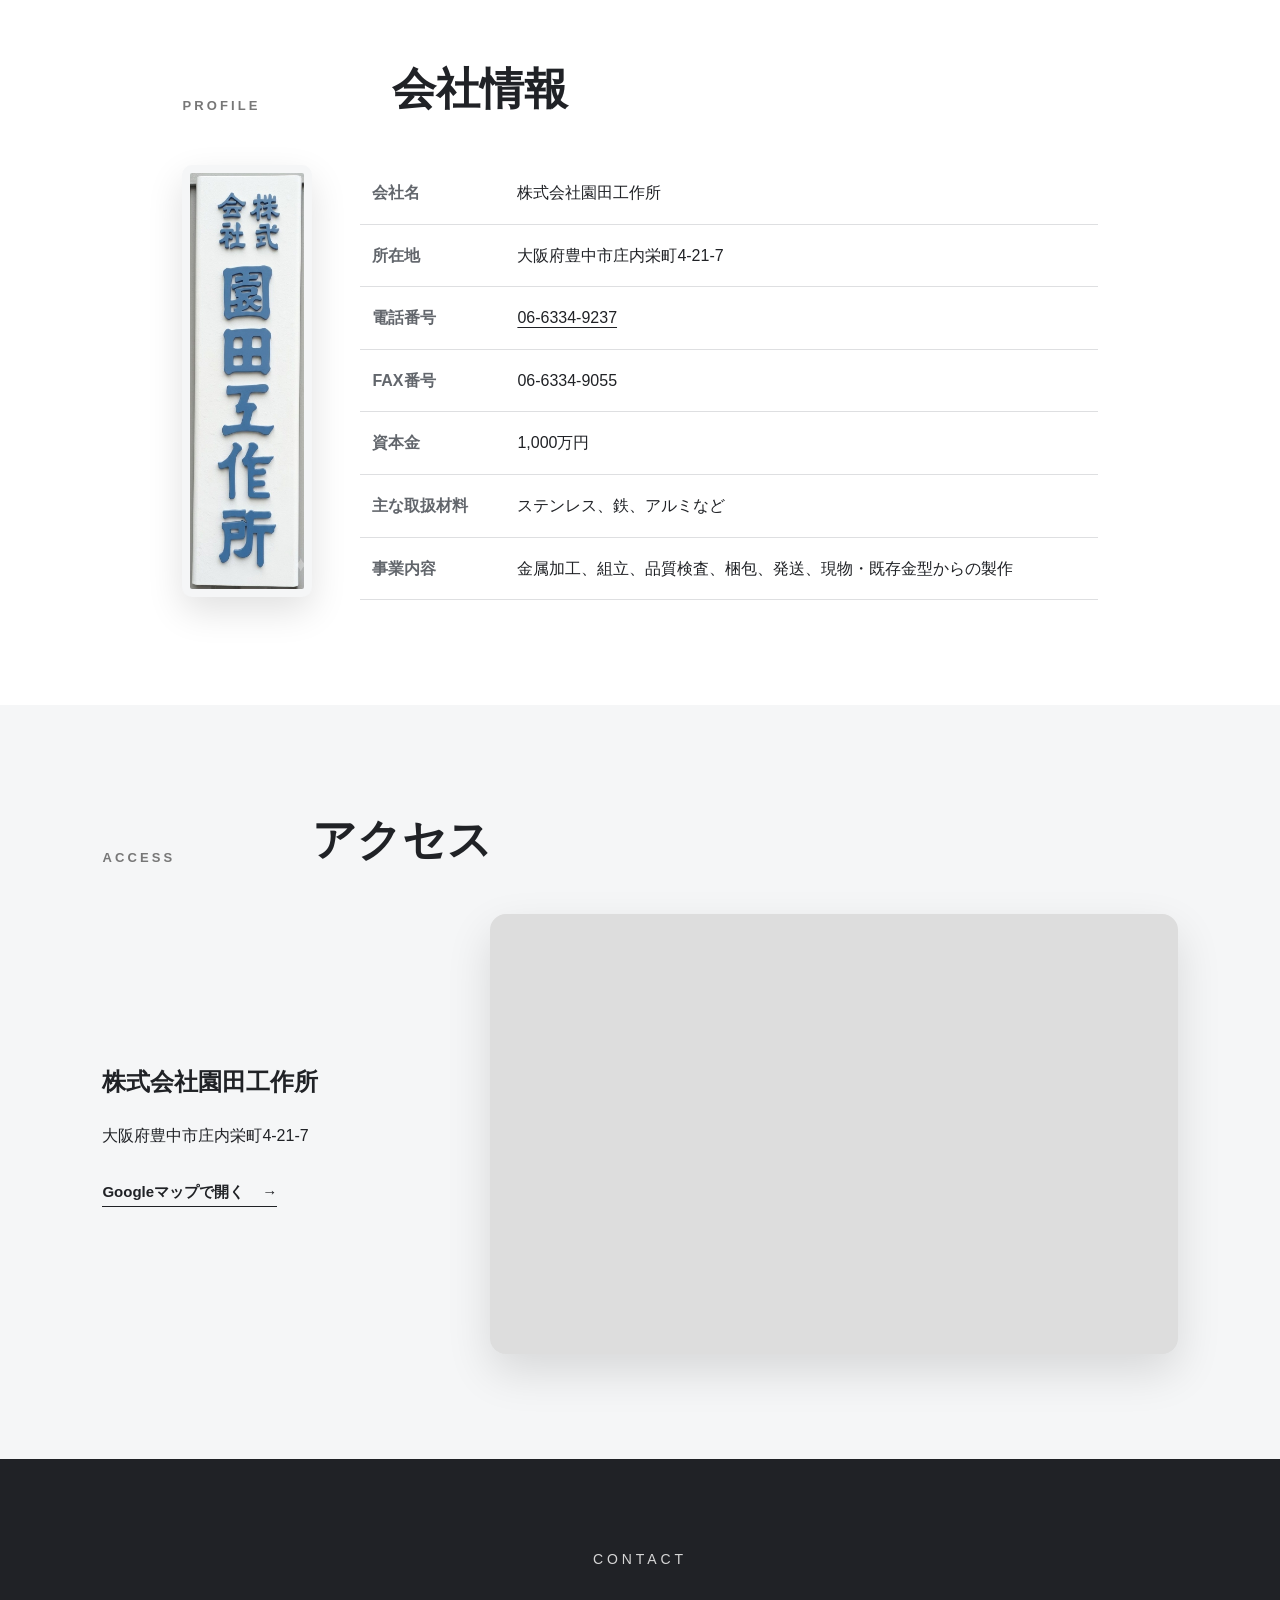
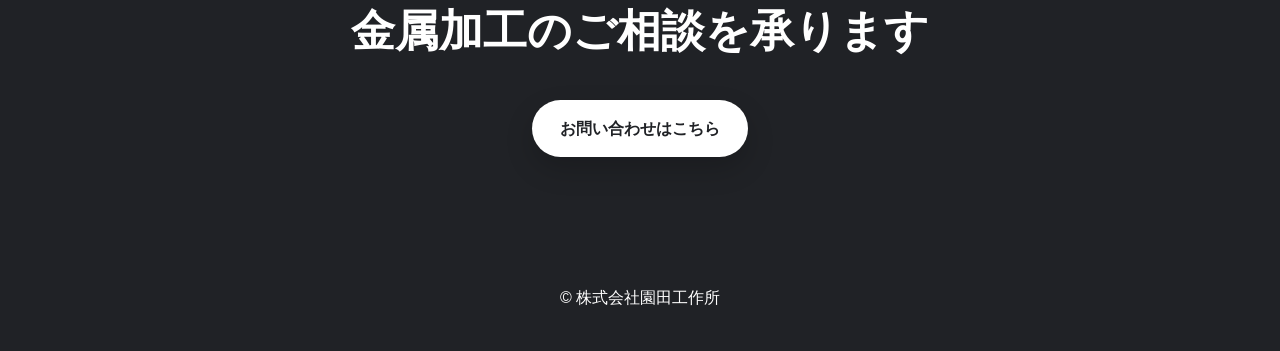
==== commit 0b9db3b7: "会社情報とスマホ表示を調整" ====
--- a/company.html
+++ b/company.html
@@ -5,6 +5,6 @@
 <main><section class="page-hero"><div><p class="eyebrow">Company</p><h1>会社概要</h1><p>ものづくりに、誠実に向き合う。</p></div></section><nav class="breadcrumb"><a href="index.html">トップ</a><span>/</span><span>会社概要</span></nav>
 <section class="section company-message reveal"><div class="section-title"><p>Message</p><h2>確かな技術で、<br>ご要望をかたちに。</h2></div><div class="message-body"><p>株式会社園田工作所は、金属加工を通じてお客様のものづくりを支える会社です。</p><p>長年培ってきた技術と現場対応力を活かし、ステンレス・鉄・アルミなどの加工から、組立、品質検査、梱包、発送まで一貫して対応します。小ロットや特注品、現物・既存金型からの製作にも柔軟に向き合います。</p></div></section>
 <section class="section history-section reveal"><div class="section-title"><p>History</p><h2>沿革</h2></div><ol class="history-list"><li><time>1953</time><div><h3>創業</h3><p>園田工作所としてものづくりを開始。</p></div></li><li><time>1967</time><div><h3>株式会社設立</h3><p>株式会社園田工作所を設立。</p></div></li></ol></section>
-<section class="section company-profile reveal"><div class="section-title"><p>Profile</p><h2>会社情報</h2></div><div class="profile-layout"><img src="images/sign-cropped.jpg" alt="株式会社園田工作所の看板" loading="lazy"><table class="profile-table"><tbody><tr><th>会社名</th><td>株式会社園田工作所</td></tr><tr><th>所在地</th><td>大阪府豊中市庄内栄町4-21-7</td></tr><tr><th>電話番号</th><td><a href="tel:0663349237">06-6334-9237</a></td></tr><tr><th>FAX番号</th><td>06-6334-9055</td></tr><tr><th>資本金</th><td>1,000万円</td></tr><tr><th>主な取扱材料</th><td>ステンレス、鉄、アルミなど</td></tr><tr><th>事業内容</th><td>ステンレス・鉄・アルミなどの金属加工、組立、品質検査、梱包、発送、現物・既存金型からの製作</td></tr></tbody></table></div></section>
+<section class="section company-profile reveal"><div class="section-title"><p>Profile</p><h2>会社情報</h2></div><div class="profile-layout"><img src="images/sign-cropped.jpg" alt="株式会社園田工作所の看板" loading="lazy"><table class="profile-table"><tbody><tr><th>会社名</th><td>株式会社園田工作所</td></tr><tr><th>所在地</th><td>大阪府豊中市庄内栄町4-21-7</td></tr><tr><th>電話番号</th><td><a href="tel:0663349237">06-6334-9237</a></td></tr><tr><th>FAX番号</th><td>06-6334-9055</td></tr><tr><th>資本金</th><td>1,000万円</td></tr><tr><th>主な取扱材料</th><td>ステンレス、鉄、アルミなど</td></tr><tr><th>事業内容</th><td>金属加工、組立、品質検査、梱包、発送、現物・既存金型からの製作</td></tr></tbody></table></div></section>
 <section class="section access-section reveal"><div class="section-title"><p>Access</p><h2>アクセス</h2></div><div class="access-layout"><div class="access-info"><h3>株式会社園田工作所</h3><p>大阪府豊中市庄内栄町4-21-7</p><a href="https://www.google.com/maps/search/?api=1&query=%E5%A4%A7%E9%98%AA%E5%BA%9C%E8%B1%8A%E4%B8%AD%E5%B8%82%E5%BA%84%E5%86%85%E6%A0%84%E7%94%BA4-21-7" target="_blank" rel="noopener noreferrer" class="text-link">Googleマップで開く <span>→</span></a></div><div class="map-wrap"><iframe src="https://www.google.com/maps?q=%E5%A4%A7%E9%98%AA%E5%BA%9C%E8%B1%8A%E4%B8%AD%E5%B8%82%E5%BA%84%E5%86%85%E6%A0%84%E7%94%BA4-21-7&amp;output=embed" title="株式会社園田工作所の所在地" loading="lazy" referrerpolicy="no-referrer-when-downgrade" allowfullscreen></iframe></div></div></section>
 <section class="company-cta reveal"><p class="eyebrow">Contact</p><h2>金属加工のご相談を<span class="mobile-break">承ります</span></h2><a href="contact.html" class="btn primary">お問い合わせはこちら</a></section></main><footer class="site-footer"><p>&copy; 株式会社園田工作所</p></footer><script src="js/script.js"></script></body></html>
--- a/css/style.css
+++ b/css/style.css
@@ -806,7 +806,7 @@
 .access-section{background:#f5f6f7}.access-section>.section-title,.access-layout{max-width:1120px;margin-left:auto;margin-right:auto}.access-layout{display:grid;grid-template-columns:.65fr 1.35fr;gap:56px;align-items:center}.access-info h3{font-size:24px;margin-bottom:16px}.access-info .text-link{font-size:15px}.map-wrap{overflow:hidden;border-radius:16px;box-shadow:0 18px 45px rgba(0,0,0,.12);background:#ddd}.map-wrap iframe{display:block;width:100%;height:440px;border:0}
 .company-cta{padding:88px 8%;background:#202226;color:#fff;text-align:center}.company-cta h2{font-size:clamp(30px,4vw,44px);margin-bottom:28px}.company-cta .btn{background:#fff;color:#202226}
 @media(max-width:960px){.company-message,.access-layout{grid-template-columns:1fr;gap:40px}.profile-layout{grid-template-columns:120px minmax(0,1fr);gap:24px;align-items:center}}
-@media(max-width:640px){.page-hero{min-height:390px;padding:120px 6% 58px}.company-message{display:block}.company-message .section-title{margin-bottom:32px}.history-list li{grid-template-columns:1fr;gap:8px}.profile-layout{grid-template-columns:90px minmax(0,1fr);gap:14px;align-items:start}.profile-layout>img{width:90px;height:auto;padding:5px;border-radius:8px}.profile-table{font-size:13px;line-height:1.65}.profile-table th,.profile-table td{display:block;width:100%;padding:7px 2px}.profile-table th{border-bottom:0;padding-bottom:0;font-size:11px}.profile-table td{padding-top:1px;overflow-wrap:anywhere}.map-wrap iframe{height:320px}.company-cta{padding:68px 6%}.company-page-link{display:inline-block;margin-top:24px}}
+@media(max-width:640px){.page-hero{min-height:390px;padding:120px 6% 58px}.company-message{display:block}.company-message .section-title{margin-bottom:32px}.history-list li{grid-template-columns:1fr;gap:8px}.profile-layout{grid-template-columns:clamp(96px,28vw,108px) minmax(0,1fr);gap:14px;align-items:start}.profile-layout>img{width:100%;height:auto;padding:5px;border-radius:8px}.profile-table{font-size:13px;line-height:1.65}.profile-table th,.profile-table td{display:block;width:100%;padding:7px 2px}.profile-table th{border-bottom:0;padding-bottom:0;font-size:11px}.profile-table td{padding-top:1px;overflow-wrap:anywhere}.map-wrap iframe{height:320px}.company-cta{padding:68px 6%}.company-page-link{display:inline-block;margin-top:24px}}
 
 /* Multi-page navigation and home summaries */
 .global-nav .nav-contact{background:#fff;color:#202226;padding:10px 20px;border-radius:999px;margin-top:-10px;margin-bottom:-10px}.site-header.scrolled .nav-contact,.subpage-header .nav-contact{background:#fff;color:#202226}.global-nav a[aria-current="page"]:after{width:100%}
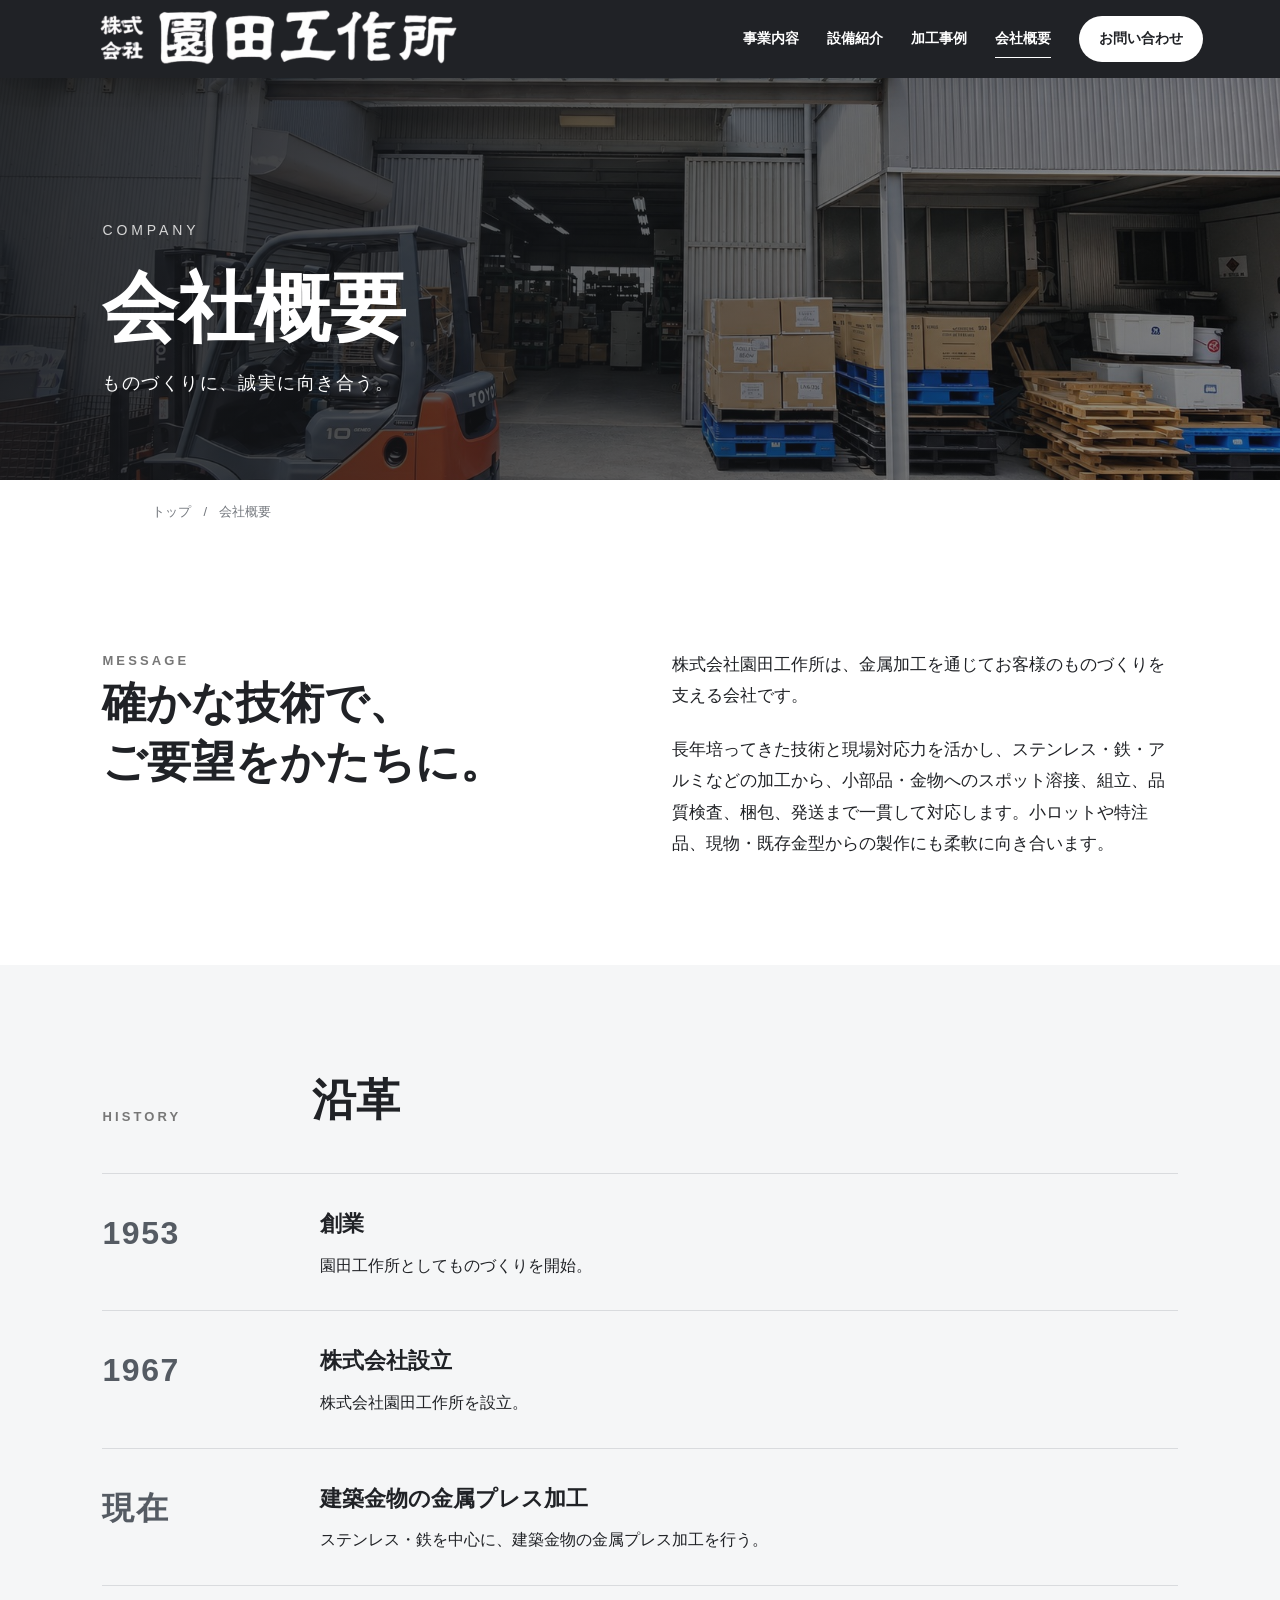
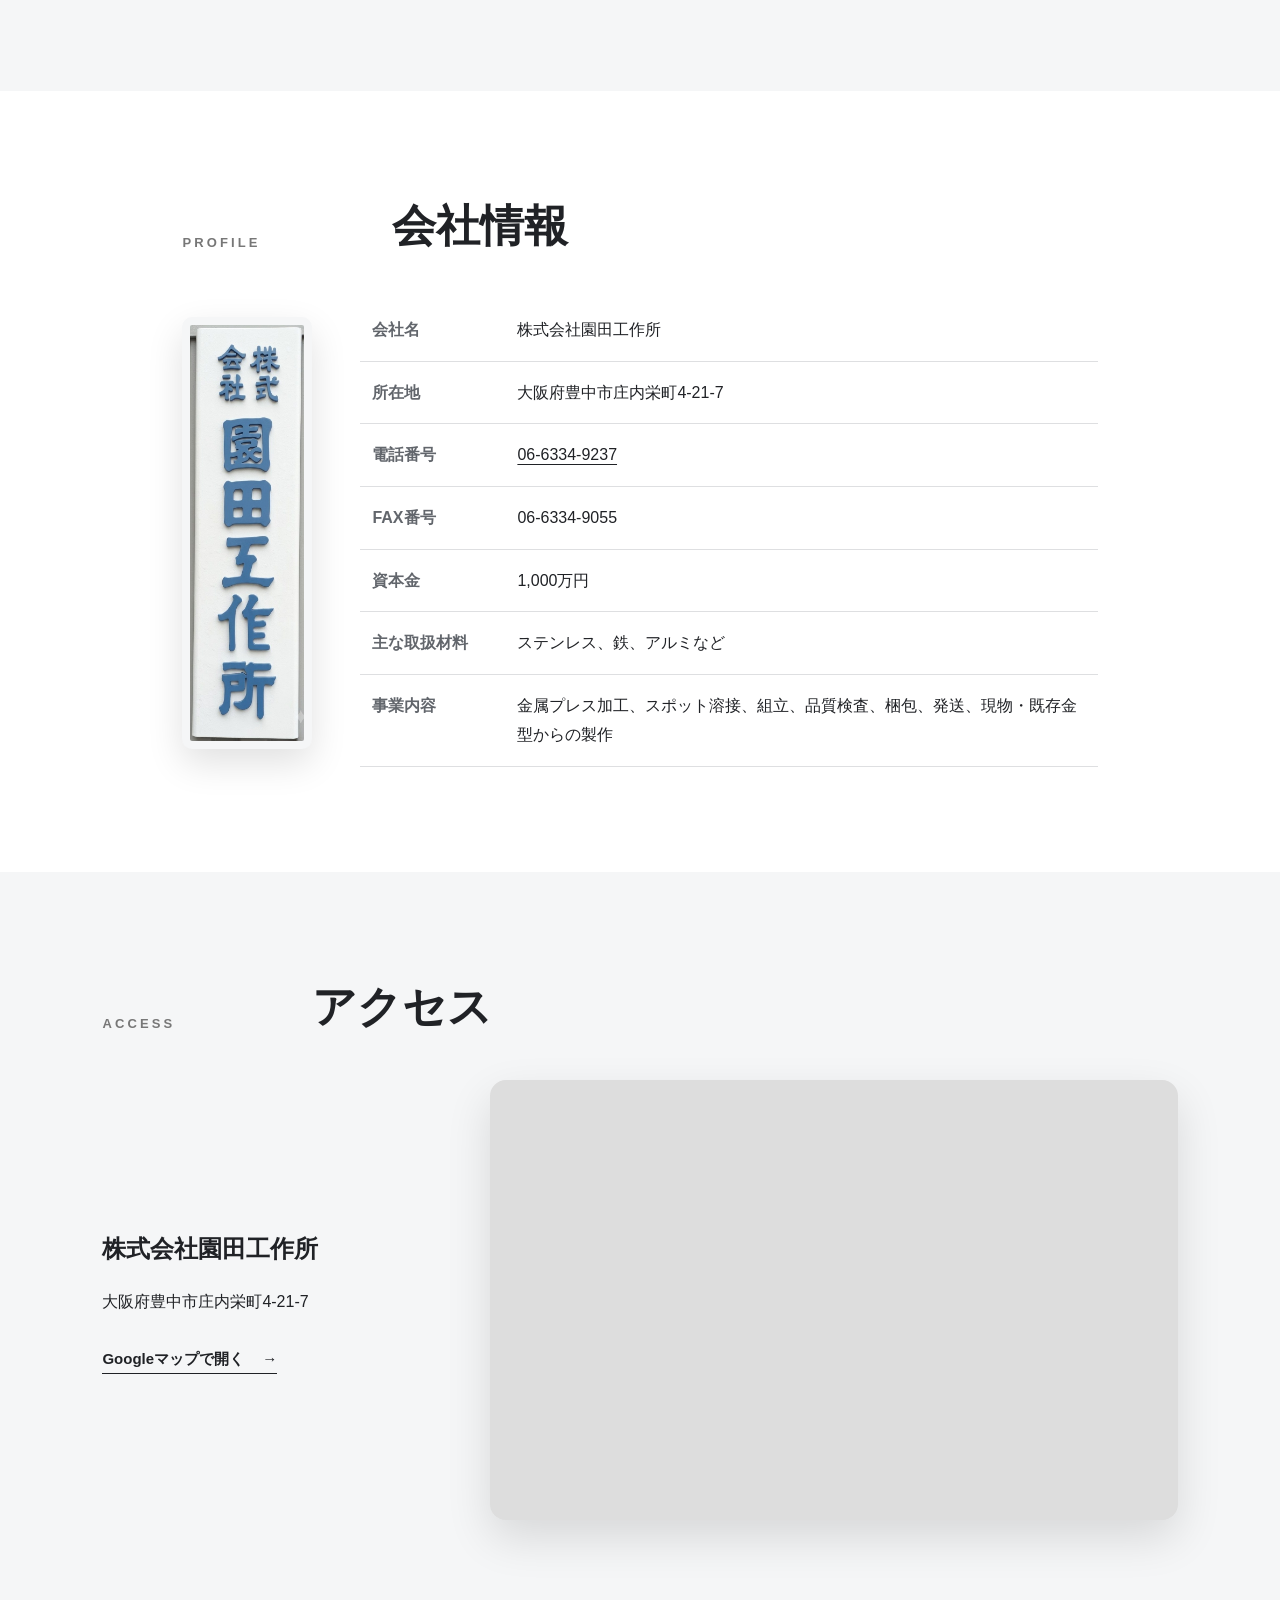
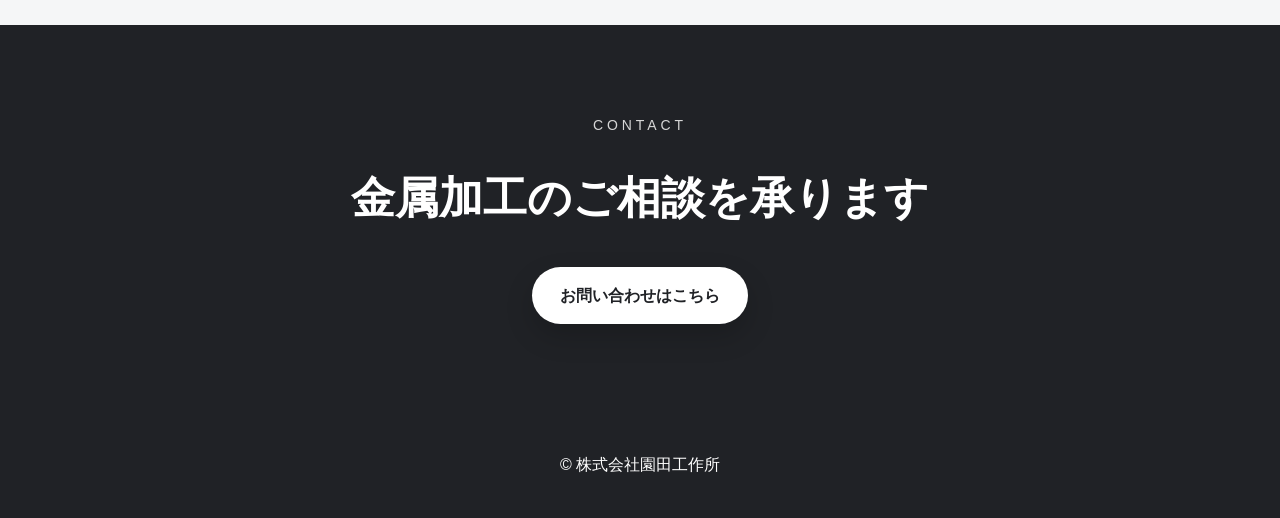
==== commit 5d7f083b: "スポット溶接対応と設備情報を追加" ====
--- a/company.html
+++ b/company.html
@@ -2,9 +2,9 @@
 <html lang="ja"><head><meta charset="UTF-8"><meta name="viewport" content="width=device-width,initial-scale=1">
 <title>会社概要・アクセス | 株式会社園田工作所</title><meta name="description" content="1953年創業、1967年株式会社設立。大阪府豊中市の金属加工会社、株式会社園田工作所の会社情報、沿革、所在地をご案内します。"><meta name="robots" content="index,follow,max-image-preview:large"><link rel="canonical" href="https://sonoda-kousakusho.com/company.html"><meta property="og:locale" content="ja_JP"><meta property="og:type" content="article"><meta property="og:site_name" content="株式会社園田工作所"><meta property="og:title" content="会社概要・アクセス | 株式会社園田工作所"><meta property="og:description" content="1953年創業。株式会社園田工作所の会社情報、沿革、アクセスをご案内します。"><meta property="og:url" content="https://sonoda-kousakusho.com/company.html"><meta property="og:image" content="https://sonoda-kousakusho.com/images/sign.jpg"><meta name="twitter:card" content="summary_large_image"><script type="application/ld+json">{"@context":"https://schema.org","@type":"LocalBusiness","@id":"https://sonoda-kousakusho.com/#organization","name":"株式会社園田工作所","url":"https://sonoda-kousakusho.com/","image":"https://sonoda-kousakusho.com/images/hero-factory.jpg","logo":"https://sonoda-kousakusho.com/images/logo.png","foundingDate":"1953","telephone":"+81-6-6334-9237","email":"TS.SonodaFactoryCorp@outlook.jp","address":{"@type":"PostalAddress","streetAddress":"庄内栄町4-21-7","addressLocality":"豊中市","addressRegion":"大阪府","addressCountry":"JP"}}</script><link rel="stylesheet" href="css/style.css?v=20260706-7"></head>
 <body class="subpage"><header class="site-header subpage-header" id="header"><a class="logo" href="index.html"><img src="images/logo.png" alt="株式会社園田工作所"></a><button class="menu-button" id="menuButton" aria-label="メニューを開く" aria-expanded="false">Menu</button><nav class="global-nav" id="globalNav"><a href="service.html">事業内容</a><a href="equipment.html">設備紹介</a><a href="works.html">加工事例</a><a href="company.html" aria-current="page">会社概要</a><a class="nav-contact" href="contact.html">お問い合わせ</a></nav></header>
-<main><section class="page-hero"><div><p class="eyebrow">Company</p><h1>会社概要</h1><p>ものづくりに、誠実に向き合う。</p></div></section><nav class="breadcrumb"><a href="index.html">トップ</a><span>/</span><span>会社概要</span></nav>
-<section class="section company-message reveal"><div class="section-title"><p>Message</p><h2>確かな技術で、<br>ご要望をかたちに。</h2></div><div class="message-body"><p>株式会社園田工作所は、金属加工を通じてお客様のものづくりを支える会社です。</p><p>長年培ってきた技術と現場対応力を活かし、ステンレス・鉄・アルミなどの加工から、組立、品質検査、梱包、発送まで一貫して対応します。小ロットや特注品、現物・既存金型からの製作にも柔軟に向き合います。</p></div></section>
-<section class="section history-section reveal"><div class="section-title"><p>History</p><h2>沿革</h2></div><ol class="history-list"><li><time>1953</time><div><h3>創業</h3><p>園田工作所としてものづくりを開始。</p></div></li><li><time>1967</time><div><h3>株式会社設立</h3><p>株式会社園田工作所を設立。</p></div></li></ol></section>
-<section class="section company-profile reveal"><div class="section-title"><p>Profile</p><h2>会社情報</h2></div><div class="profile-layout"><img src="images/sign-cropped.jpg" alt="株式会社園田工作所の看板" loading="lazy"><table class="profile-table"><tbody><tr><th>会社名</th><td>株式会社園田工作所</td></tr><tr><th>所在地</th><td>大阪府豊中市庄内栄町4-21-7</td></tr><tr><th>電話番号</th><td><a href="tel:0663349237">06-6334-9237</a></td></tr><tr><th>FAX番号</th><td>06-6334-9055</td></tr><tr><th>資本金</th><td>1,000万円</td></tr><tr><th>主な取扱材料</th><td>ステンレス、鉄、アルミなど</td></tr><tr><th>事業内容</th><td>金属加工、組立、品質検査、梱包、発送、現物・既存金型からの製作</td></tr></tbody></table></div></section>
+<main><section class="page-hero company-hero"><div><p class="eyebrow">Company</p><h1>会社概要</h1><p>ものづくりに、誠実に向き合う。</p></div></section><nav class="breadcrumb"><a href="index.html">トップ</a><span>/</span><span>会社概要</span></nav>
+<section class="section company-message reveal"><div class="section-title"><p>Message</p><h2>確かな技術で、<br>ご要望をかたちに。</h2></div><div class="message-body"><p>株式会社園田工作所は、金属加工を通じてお客様のものづくりを支える会社です。</p><p>長年培ってきた技術と現場対応力を活かし、ステンレス・鉄・アルミなどの加工から、小部品・金物へのスポット溶接、組立、品質検査、梱包、発送まで一貫して対応します。小ロットや特注品、現物・既存金型からの製作にも柔軟に向き合います。</p></div></section>
+<section class="section history-section reveal"><div class="section-title"><p>History</p><h2>沿革</h2></div><ol class="history-list"><li><time>1953</time><div><h3>創業</h3><p>園田工作所としてものづくりを開始。</p></div></li><li><time>1967</time><div><h3>株式会社設立</h3><p>株式会社園田工作所を設立。</p></div></li><li><time>現在</time><div><h3>建築金物の金属プレス加工</h3><p>ステンレス・鉄を中心に、建築金物の金属プレス加工を行う。</p></div></li></ol></section>
+<section class="section company-profile reveal"><div class="section-title"><p>Profile</p><h2>会社情報</h2></div><div class="profile-layout"><img src="images/sign-cropped.jpg" alt="株式会社園田工作所の看板" loading="lazy"><table class="profile-table"><tbody><tr><th>会社名</th><td>株式会社園田工作所</td></tr><tr><th>所在地</th><td>大阪府豊中市庄内栄町4-21-7</td></tr><tr><th>電話番号</th><td><a href="tel:0663349237">06-6334-9237</a></td></tr><tr><th>FAX番号</th><td>06-6334-9055</td></tr><tr><th>資本金</th><td>1,000万円</td></tr><tr><th>主な取扱材料</th><td>ステンレス、鉄、アルミなど</td></tr><tr><th>事業内容</th><td>金属プレス加工、スポット溶接、組立、品質検査、梱包、発送、現物・既存金型からの製作</td></tr></tbody></table></div></section>
 <section class="section access-section reveal"><div class="section-title"><p>Access</p><h2>アクセス</h2></div><div class="access-layout"><div class="access-info"><h3>株式会社園田工作所</h3><p>大阪府豊中市庄内栄町4-21-7</p><a href="https://www.google.com/maps/search/?api=1&query=%E5%A4%A7%E9%98%AA%E5%BA%9C%E8%B1%8A%E4%B8%AD%E5%B8%82%E5%BA%84%E5%86%85%E6%A0%84%E7%94%BA4-21-7" target="_blank" rel="noopener noreferrer" class="text-link">Googleマップで開く <span>→</span></a></div><div class="map-wrap"><iframe src="https://www.google.com/maps?q=%E5%A4%A7%E9%98%AA%E5%BA%9C%E8%B1%8A%E4%B8%AD%E5%B8%82%E5%BA%84%E5%86%85%E6%A0%84%E7%94%BA4-21-7&amp;output=embed" title="株式会社園田工作所の所在地" loading="lazy" referrerpolicy="no-referrer-when-downgrade" allowfullscreen></iframe></div></div></section>
 <section class="company-cta reveal"><p class="eyebrow">Contact</p><h2>金属加工のご相談を<span class="mobile-break">承ります</span></h2><a href="contact.html" class="btn primary">お問い合わせはこちら</a></section></main><footer class="site-footer"><p>&copy; 株式会社園田工作所</p></footer><script src="js/script.js"></script></body></html>
--- a/css/style.css
+++ b/css/style.css
@@ -812,8 +812,8 @@
 .global-nav .nav-contact{background:#fff;color:#202226;padding:10px 20px;border-radius:999px;margin-top:-10px;margin-bottom:-10px}.site-header.scrolled .nav-contact,.subpage-header .nav-contact{background:#fff;color:#202226}.global-nav a[aria-current="page"]:after{width:100%}
 .home-intro{max-width:1120px;margin:auto;display:grid;grid-template-columns:.9fr 1.1fr;gap:72px;align-items:start}.home-intro .section-title{display:block;margin:0}.home-intro>div:last-child{font-size:18px}.text-link{display:inline-block;margin-top:28px;font-weight:800;border-bottom:1px solid #202226}.text-link span{margin-left:14px}
 .home-sections{padding:20px 8% 110px}.home-feature{max-width:1180px;margin:0 auto 90px;display:grid;grid-template-columns:1.1fr .9fr;align-items:center;gap:72px}.home-feature.reverse{grid-template-columns:.9fr 1.1fr}.home-feature.reverse .home-feature-image{order:2}.home-feature-image img{width:100%;height:430px;object-fit:cover;border-radius:18px;box-shadow:0 20px 50px rgba(0,0,0,.14)}.feature-number{color:#858b93;text-transform:uppercase;letter-spacing:.18em;font-size:12px;font-weight:800}.home-feature h2{font-size:clamp(32px,4vw,46px);margin:8px 0 18px}.home-feature .btn{margin-top:30px}.btn.outline{border:1px solid #30343a;min-width:160px}.btn.outline:hover{background:#30343a;color:#fff}.home-company{padding:90px 10%;background:url("../images/sign.jpg") center/cover no-repeat;color:#fff;position:relative;display:flex;align-items:end;justify-content:space-between;gap:40px}.home-company:before{content:"";position:absolute;inset:0;background:rgba(20,22,25,.76)}.home-company>*{position:relative}.home-company h2{font-size:clamp(32px,4vw,48px);margin-bottom:14px}.home-contact{padding:110px 8%;text-align:center;background:#f5f6f7}.home-contact h2{font-size:clamp(34px,5vw,54px);line-height:1.35}.home-contact .contact-actions{justify-content:center}.contact-phone{display:flex;flex-direction:column;text-align:left}.contact-phone small{color:#777}.contact-phone strong{font-size:25px;letter-spacing:.04em}
-.service-hero{background-image:url("../images/equipment-press.jpg")}.equipment-hero{background-image:url("../images/factory-inside.jpg")}.works-hero{background-image:url("../images/kakou1.png")}.contact-hero{background-image:url("../images/sign.jpg")}.detail-lead{width:84%;max-width:1120px;margin:auto;padding-left:0;padding-right:0;display:grid;grid-template-columns:1fr 1fr;gap:64px}.detail-lead .section-title{display:block;margin:0}.detail-lead>p{font-size:18px}.detail-cards{max-width:1180px;margin:auto;display:grid;grid-template-columns:1fr 1fr;gap:28px}.detail-card{position:relative;background:#f5f6f7}.detail-card>span{position:absolute;z-index:2;top:18px;left:22px;color:#fff;font-weight:800;letter-spacing:.14em}.detail-card img{width:100%;height:280px;object-fit:cover}.detail-card div{padding:30px}.detail-card h2{margin-bottom:10px}.process-band{padding:100px 8%;background:#202226;color:#fff}.process-band .section-title p{color:#aeb3ba}.simple-flow{max-width:1120px;margin:auto;display:grid;grid-template-columns:repeat(4,1fr);list-style:none}.simple-flow li{padding:30px;border-left:1px solid #555}.simple-flow span{display:block;color:#aeb3ba;margin-bottom:20px}.simple-flow strong{font-size:20px}.simple-flow p{margin-top:8px;color:#d7dbe0;font-size:14px}
-.equipment-gallery{max-width:1180px;margin:auto;display:grid;grid-template-columns:1fr 1fr;gap:28px}.equipment-gallery .wide{grid-column:1/-1}.equipment-gallery img{width:100%;height:350px;object-fit:cover;border-radius:16px}.equipment-gallery .wide img{height:540px}.equipment-gallery figcaption{padding:18px 4px}.equipment-gallery strong{font-size:21px}.equipment-gallery p{color:#666}
+.service-hero{background-image:url("../images/equipment-press.jpg")}.equipment-hero{background-image:url("../images/equipment-blueprint.jpg")}.works-hero{background-image:url("../images/works-blueprint.jpg")}.company-hero{background-image:url("../images/hero-factory.jpg");background-position:center 48%}.contact-hero{background-image:url("../images/sign.jpg")}.detail-lead{width:84%;max-width:1120px;margin:auto;padding-left:0;padding-right:0;display:grid;grid-template-columns:1fr 1fr;gap:64px}.detail-lead .section-title{display:block;margin:0}.detail-lead>p{font-size:18px}.detail-cards{max-width:1180px;margin:auto;display:grid;grid-template-columns:1fr 1fr;gap:28px}.detail-card{position:relative;background:#f5f6f7}.detail-card>span{position:absolute;z-index:2;top:18px;left:22px;color:#fff;font-weight:800;letter-spacing:.14em}.detail-card img{width:100%;height:280px;object-fit:cover}.detail-card div{padding:30px}.detail-card h2{margin-bottom:10px}.process-band{padding:100px 8%;background:#202226;color:#fff}.process-band .section-title p{color:#aeb3ba}.simple-flow{max-width:1120px;margin:auto;display:grid;grid-template-columns:repeat(4,1fr);list-style:none}.simple-flow li{padding:30px;border-left:1px solid #555}.simple-flow span{display:block;color:#aeb3ba;margin-bottom:20px}.simple-flow strong{font-size:20px}.simple-flow p{margin-top:8px;color:#d7dbe0;font-size:14px}
+.equipment-gallery{max-width:1180px;margin:auto;display:grid;grid-template-columns:1fr 1fr;gap:28px}.equipment-gallery .wide{grid-column:1/-1}.equipment-gallery img{width:100%;height:350px;object-fit:cover;border-radius:16px}.equipment-gallery .wide img{height:540px}.equipment-gallery .spot-welders img{object-position:center 38%}.equipment-gallery figcaption{padding:18px 4px}.equipment-gallery strong{font-size:21px}.equipment-gallery p{color:#666}
 .equipment-section{background:#fff}.equipment-list{max-width:1180px;margin:72px auto 0;padding:38px 42px;background:#202226;color:#fff;border-radius:18px;display:grid;grid-template-columns:260px 1fr;gap:44px;align-items:start}.equipment-list-heading>p{color:#aeb3ba;text-transform:uppercase;letter-spacing:.2em;font-size:12px;font-weight:700}.equipment-list-heading h3{font-size:30px;margin:8px 0 12px}.equipment-list-heading span{color:#d7dbe0}.equipment-table-wrap{overflow-x:auto}.equipment-table{width:100%;border-collapse:collapse;min-width:610px}.equipment-table th,.equipment-table td{padding:15px 12px;border-bottom:1px solid #4b4f55;text-align:left}.equipment-table th{color:#aeb3ba;font-size:12px;letter-spacing:.08em}.equipment-table td:last-child{white-space:nowrap;font-weight:700}
 .tooling-section{background:#f5f6f7}.tooling-gallery{max-width:1180px;margin:auto;display:grid;grid-template-columns:1fr 1fr;gap:28px}.tooling-gallery img{width:100%;height:390px;object-fit:cover;border-radius:16px}.tooling-gallery figcaption{padding:18px 4px}.tooling-gallery strong{font-size:21px}.tooling-gallery p{color:#666}.works-detail-grid.compact{max-width:900px;grid-template-columns:repeat(2,1fr)}
 .works-detail-grid{max-width:1180px;margin:auto;display:grid;grid-template-columns:repeat(3,1fr);gap:24px}.works-detail-grid button{width:100%;border:0;background:#f5f6f7;text-align:left;cursor:pointer}.works-detail-grid img{width:100%;height:270px;object-fit:cover}.works-detail-grid figcaption{padding:20px}.works-detail-grid figcaption span{display:block;color:#858b93;text-transform:uppercase;font-size:11px;letter-spacing:.15em}.works-detail-grid figcaption strong{font-size:19px}
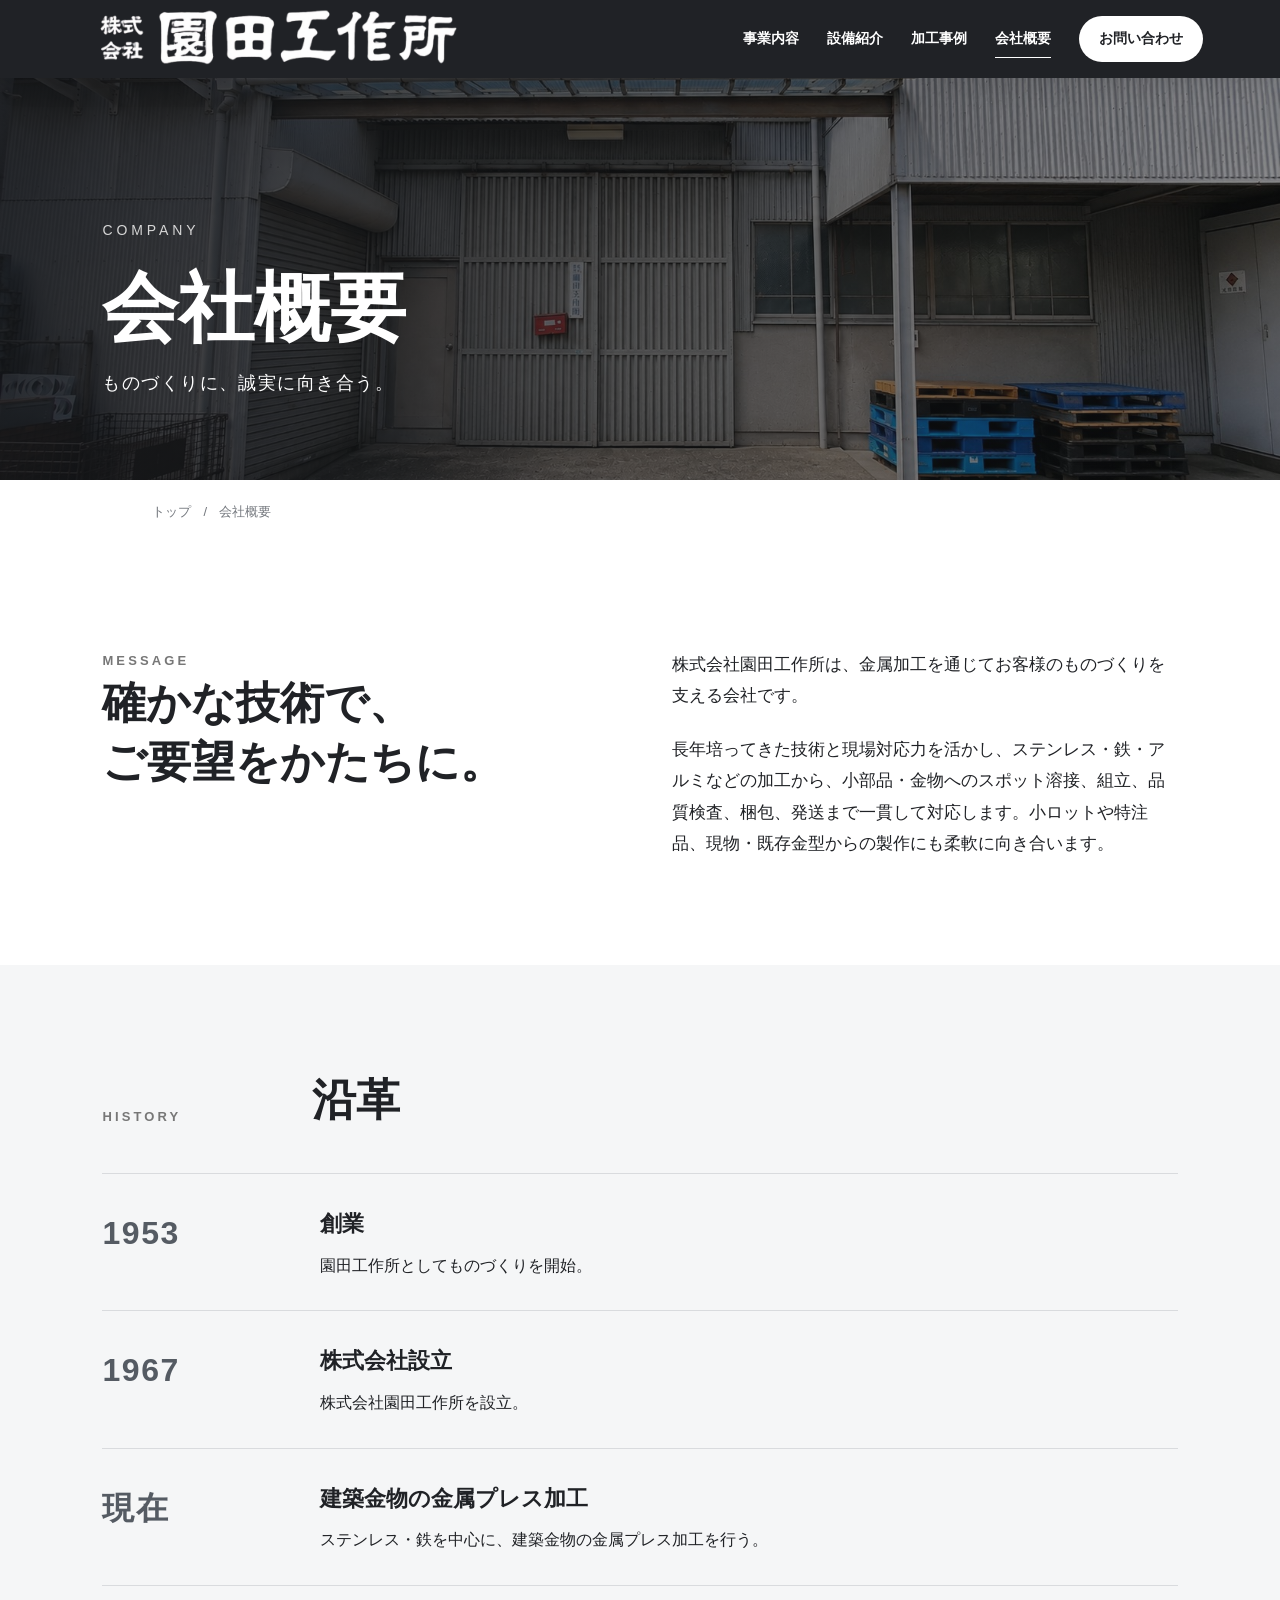
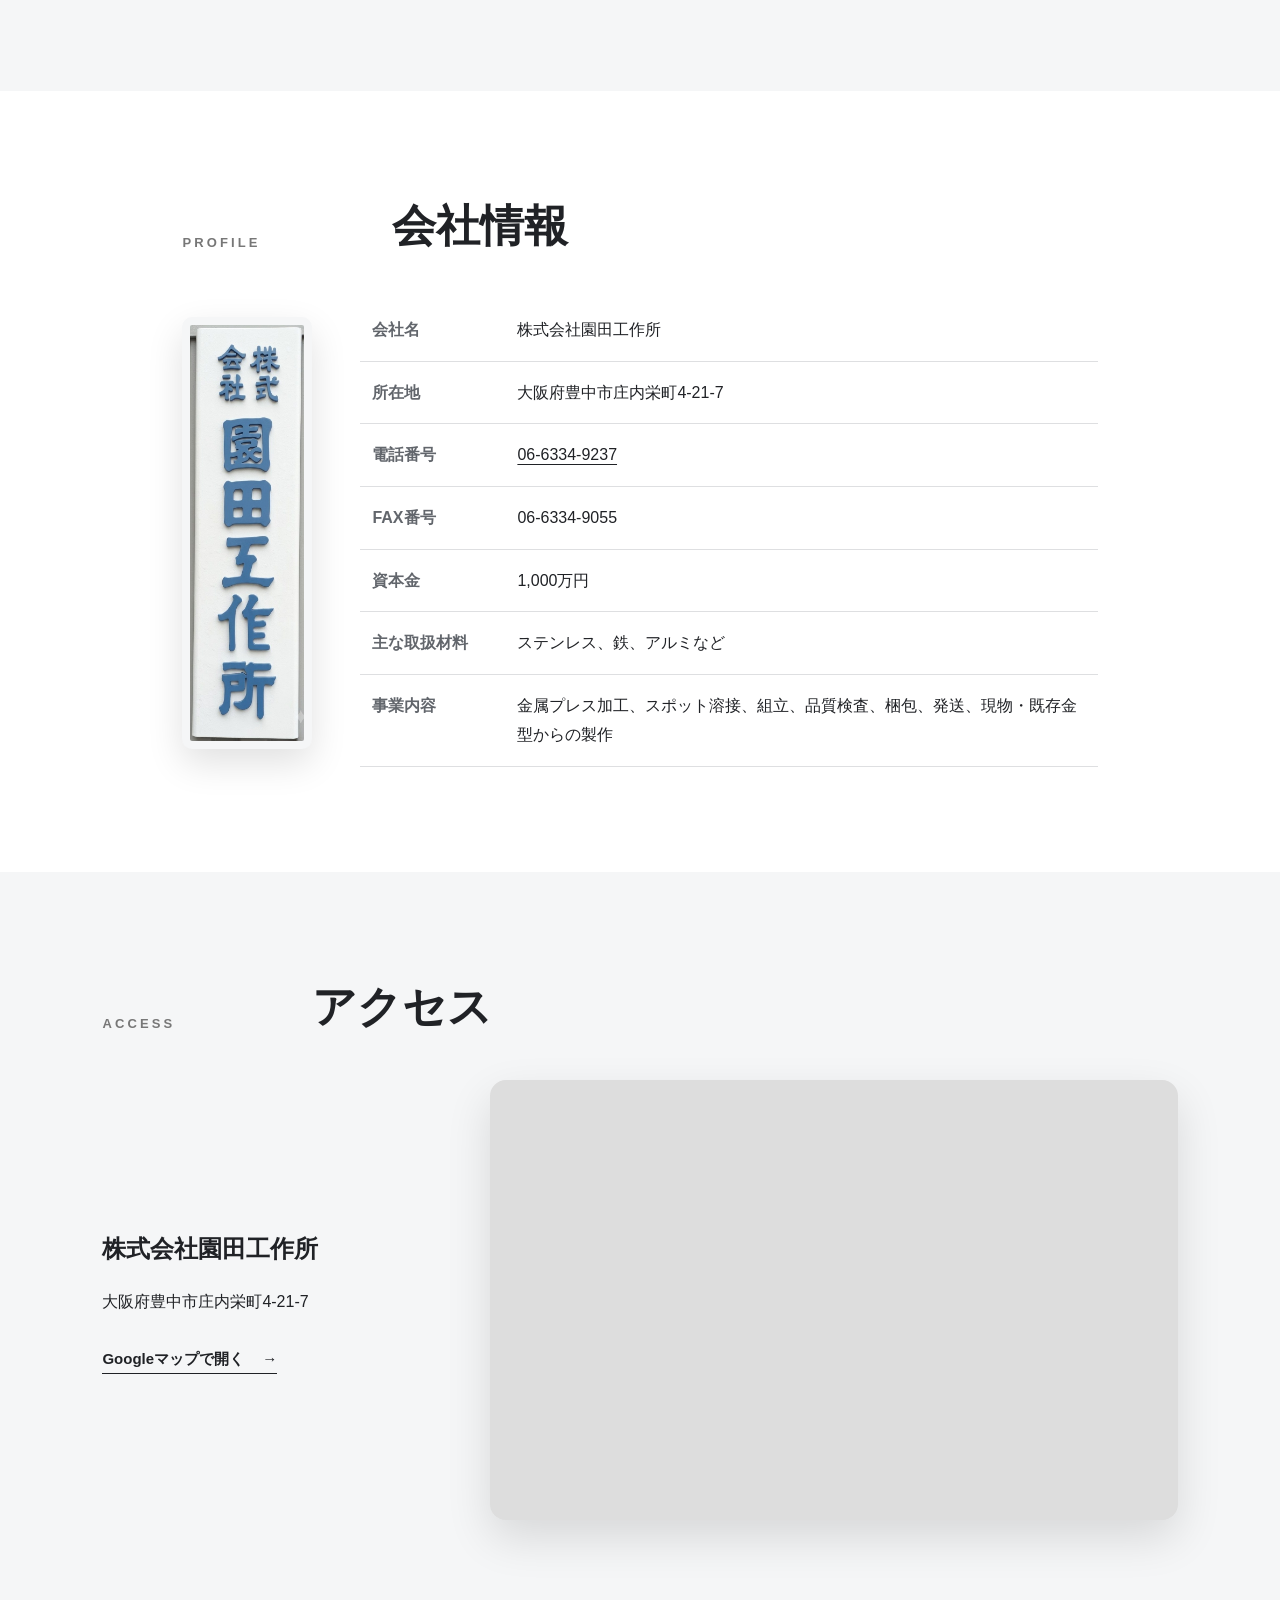
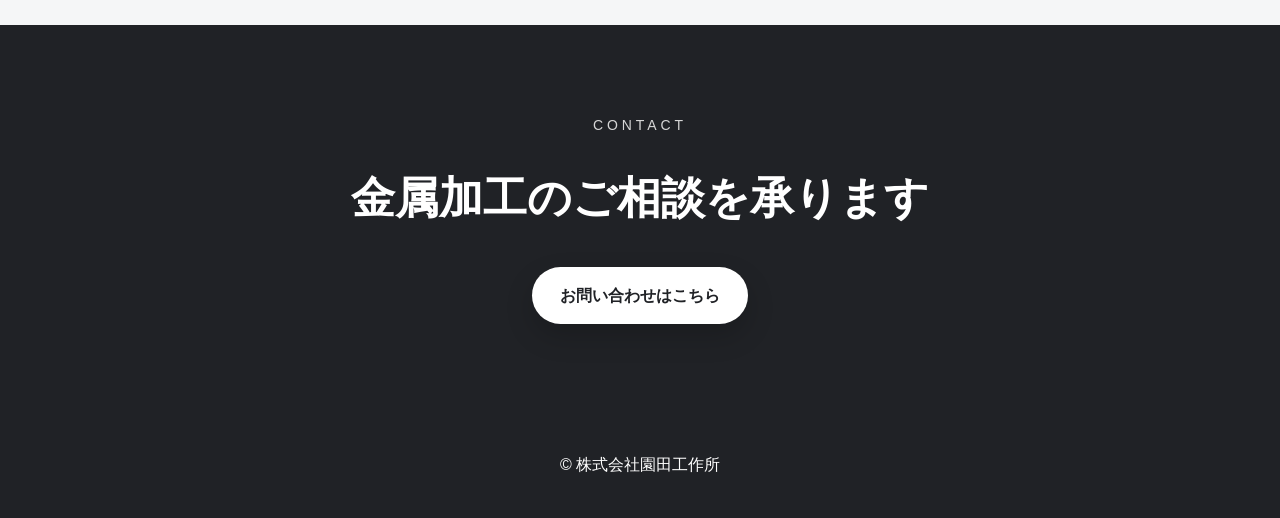
==== commit d81c8a6b: "SEO設定と画像を更新" ====
--- a/company.html
+++ b/company.html
@@ -1,10 +1,148 @@
 <!doctype html>
-<html lang="ja"><head><meta charset="UTF-8"><meta name="viewport" content="width=device-width,initial-scale=1">
-<title>会社概要・アクセス | 株式会社園田工作所</title><meta name="description" content="1953年創業、1967年株式会社設立。大阪府豊中市の金属加工会社、株式会社園田工作所の会社情報、沿革、所在地をご案内します。"><meta name="robots" content="index,follow,max-image-preview:large"><link rel="canonical" href="https://sonoda-kousakusho.com/company.html"><meta property="og:locale" content="ja_JP"><meta property="og:type" content="article"><meta property="og:site_name" content="株式会社園田工作所"><meta property="og:title" content="会社概要・アクセス | 株式会社園田工作所"><meta property="og:description" content="1953年創業。株式会社園田工作所の会社情報、沿革、アクセスをご案内します。"><meta property="og:url" content="https://sonoda-kousakusho.com/company.html"><meta property="og:image" content="https://sonoda-kousakusho.com/images/sign.jpg"><meta name="twitter:card" content="summary_large_image"><script type="application/ld+json">{"@context":"https://schema.org","@type":"LocalBusiness","@id":"https://sonoda-kousakusho.com/#organization","name":"株式会社園田工作所","url":"https://sonoda-kousakusho.com/","image":"https://sonoda-kousakusho.com/images/hero-factory.jpg","logo":"https://sonoda-kousakusho.com/images/logo.png","foundingDate":"1953","telephone":"+81-6-6334-9237","email":"TS.SonodaFactoryCorp@outlook.jp","address":{"@type":"PostalAddress","streetAddress":"庄内栄町4-21-7","addressLocality":"豊中市","addressRegion":"大阪府","addressCountry":"JP"}}</script><link rel="stylesheet" href="css/style.css?v=20260706-7"></head>
-<body class="subpage"><header class="site-header subpage-header" id="header"><a class="logo" href="index.html"><img src="images/logo.png" alt="株式会社園田工作所"></a><button class="menu-button" id="menuButton" aria-label="メニューを開く" aria-expanded="false">Menu</button><nav class="global-nav" id="globalNav"><a href="service.html">事業内容</a><a href="equipment.html">設備紹介</a><a href="works.html">加工事例</a><a href="company.html" aria-current="page">会社概要</a><a class="nav-contact" href="contact.html">お問い合わせ</a></nav></header>
-<main><section class="page-hero company-hero"><div><p class="eyebrow">Company</p><h1>会社概要</h1><p>ものづくりに、誠実に向き合う。</p></div></section><nav class="breadcrumb"><a href="index.html">トップ</a><span>/</span><span>会社概要</span></nav>
-<section class="section company-message reveal"><div class="section-title"><p>Message</p><h2>確かな技術で、<br>ご要望をかたちに。</h2></div><div class="message-body"><p>株式会社園田工作所は、金属加工を通じてお客様のものづくりを支える会社です。</p><p>長年培ってきた技術と現場対応力を活かし、ステンレス・鉄・アルミなどの加工から、小部品・金物へのスポット溶接、組立、品質検査、梱包、発送まで一貫して対応します。小ロットや特注品、現物・既存金型からの製作にも柔軟に向き合います。</p></div></section>
-<section class="section history-section reveal"><div class="section-title"><p>History</p><h2>沿革</h2></div><ol class="history-list"><li><time>1953</time><div><h3>創業</h3><p>園田工作所としてものづくりを開始。</p></div></li><li><time>1967</time><div><h3>株式会社設立</h3><p>株式会社園田工作所を設立。</p></div></li><li><time>現在</time><div><h3>建築金物の金属プレス加工</h3><p>ステンレス・鉄を中心に、建築金物の金属プレス加工を行う。</p></div></li></ol></section>
-<section class="section company-profile reveal"><div class="section-title"><p>Profile</p><h2>会社情報</h2></div><div class="profile-layout"><img src="images/sign-cropped.jpg" alt="株式会社園田工作所の看板" loading="lazy"><table class="profile-table"><tbody><tr><th>会社名</th><td>株式会社園田工作所</td></tr><tr><th>所在地</th><td>大阪府豊中市庄内栄町4-21-7</td></tr><tr><th>電話番号</th><td><a href="tel:0663349237">06-6334-9237</a></td></tr><tr><th>FAX番号</th><td>06-6334-9055</td></tr><tr><th>資本金</th><td>1,000万円</td></tr><tr><th>主な取扱材料</th><td>ステンレス、鉄、アルミなど</td></tr><tr><th>事業内容</th><td>金属プレス加工、スポット溶接、組立、品質検査、梱包、発送、現物・既存金型からの製作</td></tr></tbody></table></div></section>
-<section class="section access-section reveal"><div class="section-title"><p>Access</p><h2>アクセス</h2></div><div class="access-layout"><div class="access-info"><h3>株式会社園田工作所</h3><p>大阪府豊中市庄内栄町4-21-7</p><a href="https://www.google.com/maps/search/?api=1&query=%E5%A4%A7%E9%98%AA%E5%BA%9C%E8%B1%8A%E4%B8%AD%E5%B8%82%E5%BA%84%E5%86%85%E6%A0%84%E7%94%BA4-21-7" target="_blank" rel="noopener noreferrer" class="text-link">Googleマップで開く <span>→</span></a></div><div class="map-wrap"><iframe src="https://www.google.com/maps?q=%E5%A4%A7%E9%98%AA%E5%BA%9C%E8%B1%8A%E4%B8%AD%E5%B8%82%E5%BA%84%E5%86%85%E6%A0%84%E7%94%BA4-21-7&amp;output=embed" title="株式会社園田工作所の所在地" loading="lazy" referrerpolicy="no-referrer-when-downgrade" allowfullscreen></iframe></div></div></section>
-<section class="company-cta reveal"><p class="eyebrow">Contact</p><h2>金属加工のご相談を<span class="mobile-break">承ります</span></h2><a href="contact.html" class="btn primary">お問い合わせはこちら</a></section></main><footer class="site-footer"><p>&copy; 株式会社園田工作所</p></footer><script src="js/script.js"></script></body></html>
+<html lang="ja">
+
+<head>
+    <meta charset="UTF-8">
+    <meta name="viewport" content="width=device-width,initial-scale=1">
+    <title>会社概要・アクセス | 株式会社園田工作所</title>
+    <meta name="description" content="1953年創業、1967年株式会社設立。大阪府豊中市の金属加工会社、株式会社園田工作所の会社情報、沿革、所在地をご案内します。">
+    <meta name="robots" content="index,follow,max-image-preview:large">
+    <link rel="canonical" href="https://sonoda-kousakusho.com/company.html">
+    <meta property="og:locale" content="ja_JP">
+    <meta property="og:type" content="article">
+    <meta property="og:site_name" content="株式会社園田工作所">
+    <meta property="og:title" content="会社概要・アクセス | 株式会社園田工作所">
+    <meta property="og:description" content="1953年創業。株式会社園田工作所の会社情報、沿革、アクセスをご案内します。">
+    <meta property="og:url" content="https://sonoda-kousakusho.com/company.html">
+    <meta property="og:image" content="https://sonoda-kousakusho.com/images/sign.jpg">
+    <meta name="twitter:card" content="summary_large_image">
+    <script
+        type="application/ld+json">{"@context":"https://schema.org","@type":"LocalBusiness","@id":"https://sonoda-kousakusho.com/#organization","name":"株式会社園田工作所","url":"https://sonoda-kousakusho.com/","image":"https://sonoda-kousakusho.com/images/gaikan.jpg","logo":"https://sonoda-kousakusho.com/images/logo.png","foundingDate":"1953","telephone":"+81-6-6334-9237","email":"TS.SonodaFactoryCorp@outlook.jp","address":{"@type":"PostalAddress","streetAddress":"庄内栄町4-21-7","addressLocality":"豊中市","addressRegion":"大阪府","addressCountry":"JP"}}</script>
+    <link rel="stylesheet" href="css/style.css?v=20260706-7">
+</head>
+
+<body class="subpage">
+    <header class="site-header subpage-header" id="header"><a class="logo" href="index.html"><img src="images/logo.png"
+                alt="株式会社園田工作所"></a><button class="menu-button" id="menuButton" aria-label="メニューを開く"
+            aria-expanded="false">Menu</button>
+        <nav class="global-nav" id="globalNav"><a href="service.html">事業内容</a><a href="equipment.html">設備紹介</a><a
+                href="works.html">加工事例</a><a href="company.html" aria-current="page">会社概要</a><a class="nav-contact"
+                href="contact.html">お問い合わせ</a></nav>
+    </header>
+    <main>
+        <section class="page-hero company-hero">
+            <div>
+                <p class="eyebrow">Company</p>
+                <h1>会社概要</h1>
+                <p>ものづくりに、誠実に向き合う。</p>
+            </div>
+        </section>
+        <nav class="breadcrumb"><a href="index.html">トップ</a><span>/</span><span>会社概要</span></nav>
+        <section class="section company-message reveal">
+            <div class="section-title">
+                <p>Message</p>
+                <h2>確かな技術で、<br>ご要望をかたちに。</h2>
+            </div>
+            <div class="message-body">
+                <p>株式会社園田工作所は、金属加工を通じてお客様のものづくりを支える会社です。</p>
+                <p>長年培ってきた技術と現場対応力を活かし、ステンレス・鉄・アルミなどの加工から、小部品・金物へのスポット溶接、組立、品質検査、梱包、発送まで一貫して対応します。小ロットや特注品、現物・既存金型からの製作にも柔軟に向き合います。
+                </p>
+            </div>
+        </section>
+        <section class="section history-section reveal">
+            <div class="section-title">
+                <p>History</p>
+                <h2>沿革</h2>
+            </div>
+            <ol class="history-list">
+                <li><time>1953</time>
+                    <div>
+                        <h3>創業</h3>
+                        <p>園田工作所としてものづくりを開始。</p>
+                    </div>
+                </li>
+                <li><time>1967</time>
+                    <div>
+                        <h3>株式会社設立</h3>
+                        <p>株式会社園田工作所を設立。</p>
+                    </div>
+                </li>
+                <li><time>現在</time>
+                    <div>
+                        <h3>建築金物の金属プレス加工</h3>
+                        <p>ステンレス・鉄を中心に、建築金物の金属プレス加工を行う。</p>
+                    </div>
+                </li>
+            </ol>
+        </section>
+        <section class="section company-profile reveal">
+            <div class="section-title">
+                <p>Profile</p>
+                <h2>会社情報</h2>
+            </div>
+            <div class="profile-layout"><img src="images/sign-cropped.jpg" alt="株式会社園田工作所の看板" loading="lazy">
+                <table class="profile-table">
+                    <tbody>
+                        <tr>
+                            <th>会社名</th>
+                            <td>株式会社園田工作所</td>
+                        </tr>
+                        <tr>
+                            <th>所在地</th>
+                            <td>大阪府豊中市庄内栄町4-21-7</td>
+                        </tr>
+                        <tr>
+                            <th>電話番号</th>
+                            <td><a href="tel:0663349237">06-6334-9237</a></td>
+                        </tr>
+                        <tr>
+                            <th>FAX番号</th>
+                            <td>06-6334-9055</td>
+                        </tr>
+                        <tr>
+                            <th>資本金</th>
+                            <td>1,000万円</td>
+                        </tr>
+                        <tr>
+                            <th>主な取扱材料</th>
+                            <td>ステンレス、鉄、アルミなど</td>
+                        </tr>
+                        <tr>
+                            <th>事業内容</th>
+                            <td>金属プレス加工、スポット溶接、組立、品質検査、梱包、発送、現物・既存金型からの製作</td>
+                        </tr>
+                    </tbody>
+                </table>
+            </div>
+        </section>
+        <section class="section access-section reveal">
+            <div class="section-title">
+                <p>Access</p>
+                <h2>アクセス</h2>
+            </div>
+            <div class="access-layout">
+                <div class="access-info">
+                    <h3>株式会社園田工作所</h3>
+                    <p>大阪府豊中市庄内栄町4-21-7</p><a
+                        href="https://www.google.com/maps/search/?api=1&query=%E5%A4%A7%E9%98%AA%E5%BA%9C%E8%B1%8A%E4%B8%AD%E5%B8%82%E5%BA%84%E5%86%85%E6%A0%84%E7%94%BA4-21-7"
+                        target="_blank" rel="noopener noreferrer" class="text-link">Googleマップで開く <span>→</span></a>
+                </div>
+                <div class="map-wrap"><iframe
+                        src="https://www.google.com/maps?q=%E5%A4%A7%E9%98%AA%E5%BA%9C%E8%B1%8A%E4%B8%AD%E5%B8%82%E5%BA%84%E5%86%85%E6%A0%84%E7%94%BA4-21-7&amp;output=embed"
+                        title="株式会社園田工作所の所在地" loading="lazy" referrerpolicy="no-referrer-when-downgrade"
+                        allowfullscreen></iframe></div>
+            </div>
+        </section>
+        <section class="company-cta reveal">
+            <p class="eyebrow">Contact</p>
+            <h2>金属加工のご相談を<span class="mobile-break">承ります</span></h2><a href="contact.html"
+                class="btn primary">お問い合わせはこちら</a>
+        </section>
+    </main>
+    <footer class="site-footer">
+        <p>&copy; 株式会社園田工作所</p>
+    </footer>
+    <script src="js/script.js"></script>
+</body>
+
+</html>
--- a/css/style.css
+++ b/css/style.css
@@ -53,19 +53,19 @@
     backdrop-filter: blur(10px)
 }
 
-.logo{
-    display:flex;
-    align-items:center;
-}
-
-.logo img{
-    height:100px;
-    width:auto;
-    display:block;
+.logo {
+    display: flex;
+    align-items: center;
+}
+
+.logo img {
+    height: 100px;
+    width: auto;
+    display: block;
 }
 
 .logo,
-.company-name{
+.company-name {
     font-family: 'Yuji Syuku', serif;
     letter-spacing: 0.08em;
     font-weight: 400;
@@ -713,8 +713,8 @@
         font-size: 18px
     }
 
-    .logo img{
-        height:70px;
+    .logo img {
+        height: 70px;
     }
 
     .logo span {
@@ -794,40 +794,1270 @@
 }
 
 /* Company page */
-.subpage-header{background:#202226;color:#fff;box-shadow:0 8px 24px rgba(0,0,0,.08)}
-.page-hero{position:relative;min-height:480px;padding:150px 8% 80px;display:flex;align-items:flex-end;color:#fff;background:url("../images/factory-inside.jpg") center/cover no-repeat}
-.page-hero:before{content:"";position:absolute;inset:0;background:linear-gradient(90deg,rgba(20,22,25,.88),rgba(20,22,25,.4))}
-.page-hero>div{position:relative;z-index:1}.page-hero h1{font-size:clamp(46px,7vw,76px);line-height:1.2;margin-bottom:14px}.page-hero>div>p:last-child{font-size:18px;letter-spacing:.08em}
-.breadcrumb{max-width:1180px;margin:auto;padding:20px 8%;display:flex;gap:12px;color:#73777d;font-size:13px}
-.company-message,.company-profile,.history-section{max-width:1120px;margin:auto}.company-message{width:84%;padding-left:0;padding-right:0;display:grid;grid-template-columns:1fr 1fr;gap:64px}.company-message .section-title{display:block;margin:0}.message-body{font-size:17px}.message-body p+p{margin-top:22px}
-.intro .section-title{order:1}.intro .intro-text{order:2}.company-page-link{order:3;grid-column:2;justify-self:start;font-weight:700;border-bottom:1px solid currentColor;padding-bottom:3px}
-.history-section{background:#f5f6f7;max-width:none}.history-section>.section-title,.history-list{max-width:1120px;margin-left:auto;margin-right:auto}.history-list{list-style:none;border-top:1px solid #d9dbde}.history-list li{display:grid;grid-template-columns:180px 1fr;gap:38px;padding:30px 0;border-bottom:1px solid #d9dbde}.history-list time{font-size:32px;font-weight:800;color:#555b63;letter-spacing:.05em}.history-list h3{font-size:22px;margin-bottom:6px}
-.profile-layout{display:grid;grid-template-columns:130px minmax(0,1fr);gap:48px;align-items:center}.profile-layout>img{width:100%;height:auto;object-fit:contain;padding:8px;background:#f5f6f7;border-radius:10px;box-shadow:0 14px 36px rgba(0,0,0,.12)}.profile-table{width:100%;border-collapse:collapse}.profile-table th,.profile-table td{padding:16px 12px;border-bottom:1px solid #dedfe1;text-align:left;vertical-align:top}.profile-table th{width:145px;color:#62666c}.profile-table a{text-decoration:underline;text-underline-offset:4px}
-.access-section{background:#f5f6f7}.access-section>.section-title,.access-layout{max-width:1120px;margin-left:auto;margin-right:auto}.access-layout{display:grid;grid-template-columns:.65fr 1.35fr;gap:56px;align-items:center}.access-info h3{font-size:24px;margin-bottom:16px}.access-info .text-link{font-size:15px}.map-wrap{overflow:hidden;border-radius:16px;box-shadow:0 18px 45px rgba(0,0,0,.12);background:#ddd}.map-wrap iframe{display:block;width:100%;height:440px;border:0}
-.company-cta{padding:88px 8%;background:#202226;color:#fff;text-align:center}.company-cta h2{font-size:clamp(30px,4vw,44px);margin-bottom:28px}.company-cta .btn{background:#fff;color:#202226}
-@media(max-width:960px){.company-message,.access-layout{grid-template-columns:1fr;gap:40px}.profile-layout{grid-template-columns:120px minmax(0,1fr);gap:24px;align-items:center}}
-@media(max-width:640px){.page-hero{min-height:390px;padding:120px 6% 58px}.company-message{display:block}.company-message .section-title{margin-bottom:32px}.history-list li{grid-template-columns:1fr;gap:8px}.profile-layout{grid-template-columns:clamp(96px,28vw,108px) minmax(0,1fr);gap:14px;align-items:start}.profile-layout>img{width:100%;height:auto;padding:5px;border-radius:8px}.profile-table{font-size:13px;line-height:1.65}.profile-table th,.profile-table td{display:block;width:100%;padding:7px 2px}.profile-table th{border-bottom:0;padding-bottom:0;font-size:11px}.profile-table td{padding-top:1px;overflow-wrap:anywhere}.map-wrap iframe{height:320px}.company-cta{padding:68px 6%}.company-page-link{display:inline-block;margin-top:24px}}
+.subpage-header {
+    background: #202226;
+    color: #fff;
+    box-shadow: 0 8px 24px rgba(0, 0, 0, .08)
+}
+
+.page-hero {
+    position: relative;
+    min-height: 480px;
+    padding: 150px 8% 80px;
+    display: flex;
+    align-items: flex-end;
+    color: #fff;
+    background: url("../images/factory-inside.jpg") center/cover no-repeat
+}
+
+.page-hero:before {
+    content: "";
+    position: absolute;
+    inset: 0;
+    background: linear-gradient(90deg, rgba(20, 22, 25, .88), rgba(20, 22, 25, .4))
+}
+
+.page-hero>div {
+    position: relative;
+    z-index: 1
+}
+
+.page-hero h1 {
+    font-size: clamp(46px, 7vw, 76px);
+    line-height: 1.2;
+    margin-bottom: 14px
+}
+
+.page-hero>div>p:last-child {
+    font-size: 18px;
+    letter-spacing: .08em
+}
+
+.breadcrumb {
+    max-width: 1180px;
+    margin: auto;
+    padding: 20px 8%;
+    display: flex;
+    gap: 12px;
+    color: #73777d;
+    font-size: 13px
+}
+
+.company-message,
+.company-profile,
+.history-section {
+    max-width: 1120px;
+    margin: auto
+}
+
+.company-message {
+    width: 84%;
+    padding-left: 0;
+    padding-right: 0;
+    display: grid;
+    grid-template-columns: 1fr 1fr;
+    gap: 64px
+}
+
+.company-message .section-title {
+    display: block;
+    margin: 0
+}
+
+.message-body {
+    font-size: 17px
+}
+
+.message-body p+p {
+    margin-top: 22px
+}
+
+.intro .section-title {
+    order: 1
+}
+
+.intro .intro-text {
+    order: 2
+}
+
+.company-page-link {
+    order: 3;
+    grid-column: 2;
+    justify-self: start;
+    font-weight: 700;
+    border-bottom: 1px solid currentColor;
+    padding-bottom: 3px
+}
+
+.history-section {
+    background: #f5f6f7;
+    max-width: none
+}
+
+.history-section>.section-title,
+.history-list {
+    max-width: 1120px;
+    margin-left: auto;
+    margin-right: auto
+}
+
+.history-list {
+    list-style: none;
+    border-top: 1px solid #d9dbde
+}
+
+.history-list li {
+    display: grid;
+    grid-template-columns: 180px 1fr;
+    gap: 38px;
+    padding: 30px 0;
+    border-bottom: 1px solid #d9dbde
+}
+
+.history-list time {
+    font-size: 32px;
+    font-weight: 800;
+    color: #555b63;
+    letter-spacing: .05em
+}
+
+.history-list h3 {
+    font-size: 22px;
+    margin-bottom: 6px
+}
+
+.profile-layout {
+    display: grid;
+    grid-template-columns: 130px minmax(0, 1fr);
+    gap: 48px;
+    align-items: center
+}
+
+.profile-layout>img {
+    width: 100%;
+    height: auto;
+    object-fit: contain;
+    padding: 8px;
+    background: #f5f6f7;
+    border-radius: 10px;
+    box-shadow: 0 14px 36px rgba(0, 0, 0, .12)
+}
+
+.profile-table {
+    width: 100%;
+    border-collapse: collapse
+}
+
+.profile-table th,
+.profile-table td {
+    padding: 16px 12px;
+    border-bottom: 1px solid #dedfe1;
+    text-align: left;
+    vertical-align: top
+}
+
+.profile-table th {
+    width: 145px;
+    color: #62666c
+}
+
+.profile-table a {
+    text-decoration: underline;
+    text-underline-offset: 4px
+}
+
+.access-section {
+    background: #f5f6f7
+}
+
+.access-section>.section-title,
+.access-layout {
+    max-width: 1120px;
+    margin-left: auto;
+    margin-right: auto
+}
+
+.access-layout {
+    display: grid;
+    grid-template-columns: .65fr 1.35fr;
+    gap: 56px;
+    align-items: center
+}
+
+.access-info h3 {
+    font-size: 24px;
+    margin-bottom: 16px
+}
+
+.access-info .text-link {
+    font-size: 15px
+}
+
+.map-wrap {
+    overflow: hidden;
+    border-radius: 16px;
+    box-shadow: 0 18px 45px rgba(0, 0, 0, .12);
+    background: #ddd
+}
+
+.map-wrap iframe {
+    display: block;
+    width: 100%;
+    height: 440px;
+    border: 0
+}
+
+.company-cta {
+    padding: 88px 8%;
+    background: #202226;
+    color: #fff;
+    text-align: center
+}
+
+.company-cta h2 {
+    font-size: clamp(30px, 4vw, 44px);
+    margin-bottom: 28px
+}
+
+.company-cta .btn {
+    background: #fff;
+    color: #202226
+}
+
+@media(max-width:960px) {
+
+    .company-message,
+    .access-layout {
+        grid-template-columns: 1fr;
+        gap: 40px
+    }
+
+    .profile-layout {
+        grid-template-columns: 120px minmax(0, 1fr);
+        gap: 24px;
+        align-items: center
+    }
+}
+
+@media(max-width:640px) {
+    .page-hero {
+        min-height: 390px;
+        padding: 120px 6% 58px
+    }
+
+    .company-message {
+        display: block
+    }
+
+    .company-message .section-title {
+        margin-bottom: 32px
+    }
+
+    .history-list li {
+        grid-template-columns: 1fr;
+        gap: 8px
+    }
+
+    .profile-layout {
+        grid-template-columns: clamp(96px, 28vw, 108px) minmax(0, 1fr);
+        gap: 14px;
+        align-items: start
+    }
+
+    .profile-layout>img {
+        width: 100%;
+        height: auto;
+        padding: 5px;
+        border-radius: 8px
+    }
+
+    .profile-table {
+        font-size: 13px;
+        line-height: 1.65
+    }
+
+    .profile-table th,
+    .profile-table td {
+        display: block;
+        width: 100%;
+        padding: 7px 2px
+    }
+
+    .profile-table th {
+        border-bottom: 0;
+        padding-bottom: 0;
+        font-size: 11px
+    }
+
+    .profile-table td {
+        padding-top: 1px;
+        overflow-wrap: anywhere
+    }
+
+    .map-wrap iframe {
+        height: 320px
+    }
+
+    .company-cta {
+        padding: 68px 6%
+    }
+
+    .company-page-link {
+        display: inline-block;
+        margin-top: 24px
+    }
+}
 
 /* Multi-page navigation and home summaries */
-.global-nav .nav-contact{background:#fff;color:#202226;padding:10px 20px;border-radius:999px;margin-top:-10px;margin-bottom:-10px}.site-header.scrolled .nav-contact,.subpage-header .nav-contact{background:#fff;color:#202226}.global-nav a[aria-current="page"]:after{width:100%}
-.home-intro{max-width:1120px;margin:auto;display:grid;grid-template-columns:.9fr 1.1fr;gap:72px;align-items:start}.home-intro .section-title{display:block;margin:0}.home-intro>div:last-child{font-size:18px}.text-link{display:inline-block;margin-top:28px;font-weight:800;border-bottom:1px solid #202226}.text-link span{margin-left:14px}
-.home-sections{padding:20px 8% 110px}.home-feature{max-width:1180px;margin:0 auto 90px;display:grid;grid-template-columns:1.1fr .9fr;align-items:center;gap:72px}.home-feature.reverse{grid-template-columns:.9fr 1.1fr}.home-feature.reverse .home-feature-image{order:2}.home-feature-image img{width:100%;height:430px;object-fit:cover;border-radius:18px;box-shadow:0 20px 50px rgba(0,0,0,.14)}.feature-number{color:#858b93;text-transform:uppercase;letter-spacing:.18em;font-size:12px;font-weight:800}.home-feature h2{font-size:clamp(32px,4vw,46px);margin:8px 0 18px}.home-feature .btn{margin-top:30px}.btn.outline{border:1px solid #30343a;min-width:160px}.btn.outline:hover{background:#30343a;color:#fff}.home-company{padding:90px 10%;background:url("../images/sign.jpg") center/cover no-repeat;color:#fff;position:relative;display:flex;align-items:end;justify-content:space-between;gap:40px}.home-company:before{content:"";position:absolute;inset:0;background:rgba(20,22,25,.76)}.home-company>*{position:relative}.home-company h2{font-size:clamp(32px,4vw,48px);margin-bottom:14px}.home-contact{padding:110px 8%;text-align:center;background:#f5f6f7}.home-contact h2{font-size:clamp(34px,5vw,54px);line-height:1.35}.home-contact .contact-actions{justify-content:center}.contact-phone{display:flex;flex-direction:column;text-align:left}.contact-phone small{color:#777}.contact-phone strong{font-size:25px;letter-spacing:.04em}
-.service-hero{background-image:url("../images/equipment-press.jpg")}.equipment-hero{background-image:url("../images/equipment-blueprint.jpg")}.works-hero{background-image:url("../images/works-blueprint.jpg")}.company-hero{background-image:url("../images/hero-factory.jpg");background-position:center 48%}.contact-hero{background-image:url("../images/sign.jpg")}.detail-lead{width:84%;max-width:1120px;margin:auto;padding-left:0;padding-right:0;display:grid;grid-template-columns:1fr 1fr;gap:64px}.detail-lead .section-title{display:block;margin:0}.detail-lead>p{font-size:18px}.detail-cards{max-width:1180px;margin:auto;display:grid;grid-template-columns:1fr 1fr;gap:28px}.detail-card{position:relative;background:#f5f6f7}.detail-card>span{position:absolute;z-index:2;top:18px;left:22px;color:#fff;font-weight:800;letter-spacing:.14em}.detail-card img{width:100%;height:280px;object-fit:cover}.detail-card div{padding:30px}.detail-card h2{margin-bottom:10px}.process-band{padding:100px 8%;background:#202226;color:#fff}.process-band .section-title p{color:#aeb3ba}.simple-flow{max-width:1120px;margin:auto;display:grid;grid-template-columns:repeat(4,1fr);list-style:none}.simple-flow li{padding:30px;border-left:1px solid #555}.simple-flow span{display:block;color:#aeb3ba;margin-bottom:20px}.simple-flow strong{font-size:20px}.simple-flow p{margin-top:8px;color:#d7dbe0;font-size:14px}
-.equipment-gallery{max-width:1180px;margin:auto;display:grid;grid-template-columns:1fr 1fr;gap:28px}.equipment-gallery .wide{grid-column:1/-1}.equipment-gallery img{width:100%;height:350px;object-fit:cover;border-radius:16px}.equipment-gallery .wide img{height:540px}.equipment-gallery .spot-welders img{object-position:center 38%}.equipment-gallery figcaption{padding:18px 4px}.equipment-gallery strong{font-size:21px}.equipment-gallery p{color:#666}
-.equipment-section{background:#fff}.equipment-list{max-width:1180px;margin:72px auto 0;padding:38px 42px;background:#202226;color:#fff;border-radius:18px;display:grid;grid-template-columns:260px 1fr;gap:44px;align-items:start}.equipment-list-heading>p{color:#aeb3ba;text-transform:uppercase;letter-spacing:.2em;font-size:12px;font-weight:700}.equipment-list-heading h3{font-size:30px;margin:8px 0 12px}.equipment-list-heading span{color:#d7dbe0}.equipment-table-wrap{overflow-x:auto}.equipment-table{width:100%;border-collapse:collapse;min-width:610px}.equipment-table th,.equipment-table td{padding:15px 12px;border-bottom:1px solid #4b4f55;text-align:left}.equipment-table th{color:#aeb3ba;font-size:12px;letter-spacing:.08em}.equipment-table td:last-child{white-space:nowrap;font-weight:700}
-.tooling-section{background:#f5f6f7}.tooling-gallery{max-width:1180px;margin:auto;display:grid;grid-template-columns:1fr 1fr;gap:28px}.tooling-gallery img{width:100%;height:390px;object-fit:cover;border-radius:16px}.tooling-gallery figcaption{padding:18px 4px}.tooling-gallery strong{font-size:21px}.tooling-gallery p{color:#666}.works-detail-grid.compact{max-width:900px;grid-template-columns:repeat(2,1fr)}
-.works-detail-grid{max-width:1180px;margin:auto;display:grid;grid-template-columns:repeat(3,1fr);gap:24px}.works-detail-grid button{width:100%;border:0;background:#f5f6f7;text-align:left;cursor:pointer}.works-detail-grid img{width:100%;height:270px;object-fit:cover}.works-detail-grid figcaption{padding:20px}.works-detail-grid figcaption span{display:block;color:#858b93;text-transform:uppercase;font-size:11px;letter-spacing:.15em}.works-detail-grid figcaption strong{font-size:19px}
-.contact-lead{max-width:850px;margin:auto;text-align:center}.contact-lead>p{font-size:18px}.contact-methods{max-width:1040px;margin:0 auto 110px;padding:0 6%;display:grid;grid-template-columns:1fr 1fr;gap:24px}.contact-method{min-width:0;padding:48px;background:#f5f6f7;border:1px solid #e2e3e5;transition:.3s}.contact-method p{overflow-wrap:anywhere}.contact-method:hover{transform:translateY(-5px)}.contact-method.primary-method{background:#202226;color:#fff}.contact-method>span{text-transform:uppercase;letter-spacing:.2em;font-size:12px}.contact-method h2{font-size:28px;margin:16px 0}.contact-method strong{display:block;margin-top:28px}.inquiry-guide{max-width:1040px;margin:auto;display:grid;grid-template-columns:1fr 1fr;gap:70px;background:#f5f6f7}.inquiry-guide h2{font-size:34px}.inquiry-guide ul{list-style:none}.inquiry-guide li{padding:14px 0;border-bottom:1px solid #d7d9dc}.inquiry-guide li:before{content:"✓";margin-right:12px}.contact-company{text-align:center;padding:50px 6%;line-height:2;background:#202226;color:#d7dbe0}
-@media(max-width:960px){.global-nav .nav-contact{background:none;color:inherit;padding:0;border-radius:0;margin:0}.home-intro,.home-feature,.home-feature.reverse,.detail-lead{grid-template-columns:1fr;gap:35px}.home-feature.reverse .home-feature-image{order:0}.detail-cards{grid-template-columns:1fr}.simple-flow{grid-template-columns:1fr 1fr}.works-detail-grid{grid-template-columns:1fr 1fr}}
-@media(max-width:960px){.equipment-list{grid-template-columns:1fr;gap:24px}}
-@media(max-width:640px){.home-intro{display:block}.home-intro .section-title{margin-bottom:28px}.home-sections{padding-left:6%;padding-right:6%}.home-feature{display:block;margin-bottom:68px}.home-feature-image img{height:260px;margin-bottom:28px}.home-company{display:block;padding:70px 6%}.home-company .btn{margin-top:30px}.home-contact{padding:72px 6%}.contact-phone{text-align:center}.detail-lead{display:block}.detail-lead .section-title{margin-bottom:28px}.detail-cards{padding-left:6%;padding-right:6%}.detail-card img{height:220px}.simple-flow{grid-template-columns:1fr}.equipment-gallery,.tooling-gallery{grid-template-columns:1fr;padding-left:6%;padding-right:6%}.equipment-gallery .wide{grid-column:auto}.equipment-gallery img,.equipment-gallery .wide img,.tooling-gallery img{height:260px}.works-detail-grid,.works-detail-grid.compact{grid-template-columns:1fr;padding-left:6%;padding-right:6%}.contact-methods{grid-template-columns:1fr}.contact-method{padding:34px 26px}.inquiry-guide{display:block}.inquiry-guide>div{margin-bottom:30px}}
-@media(max-width:640px){.hero h1{font-size:24px;line-height:1.45}.section-title h2{font-size:28px;word-break:keep-all}.home-contact h2{font-size:22px;line-height:1.55}.inquiry-guide h2{font-size:28px;line-height:1.5;word-break:keep-all}}
-@media(max-width:640px){.equipment-list{margin:48px 6% 0;padding:28px 18px}.equipment-list-heading h3{font-size:26px}.equipment-table-wrap{overflow:visible}.equipment-table{display:block;min-width:0}.equipment-table thead{display:none}.equipment-table tbody,.equipment-table tr{display:block}.equipment-table tr{margin-bottom:14px;padding:8px 14px;background:#2b2e33;border:1px solid #484c52;border-radius:10px}.equipment-table tr:last-child{margin-bottom:0}.equipment-table td{display:grid;grid-template-columns:82px minmax(0,1fr);gap:10px;width:100%;padding:10px 0;font-size:14px;overflow-wrap:anywhere}.equipment-table td::before{color:#aeb3ba;font-size:11px;font-weight:700;letter-spacing:.06em}.equipment-table td:nth-child(1)::before{content:"設備"}.equipment-table td:nth-child(2)::before{content:"メーカー"}.equipment-table td:nth-child(3)::before{content:"能力・仕様"}.equipment-table td:nth-child(4)::before{content:"台数"}.equipment-table td:last-child{border-bottom:0}}
-
-.detail-lead-copy>p:first-child{font-size:18px}.works-note{margin-top:20px;font-size:14px;color:#666}
-.works-detail-grid,.works-detail-grid.compact{width:92%;max-width:1600px;padding-left:0;padding-right:0;grid-template-columns:repeat(auto-fit,minmax(240px,1fr))}.works-detail-grid img{height:auto;aspect-ratio:1/1}
-@media(max-width:640px){.works-detail-grid,.works-detail-grid.compact{grid-template-columns:repeat(2,minmax(0,1fr));gap:12px}.works-detail-grid figcaption{padding:12px 10px}.works-detail-grid figcaption strong{font-size:15px}.works-detail-grid figcaption span{font-size:9px;letter-spacing:.1em}}
-.detail-card .mold-card-image{object-position:center 48%}
-.company-cta .mobile-break{display:inline}@media(max-width:640px){.company-cta .mobile-break{display:block}}
-.equipment-mobile-break::before{content:" "}@media(max-width:640px){.equipment-mobile-break{display:block}.equipment-mobile-break::before{content:""}}
-.contact-title-break{display:inline}@media(max-width:640px){.contact-title-break{display:block}}
+.global-nav .nav-contact {
+    background: #fff;
+    color: #202226;
+    padding: 10px 20px;
+    border-radius: 999px;
+    margin-top: -10px;
+    margin-bottom: -10px
+}
+
+.site-header.scrolled .nav-contact,
+.subpage-header .nav-contact {
+    background: #fff;
+    color: #202226
+}
+
+.global-nav a[aria-current="page"]:after {
+    width: 100%
+}
+
+.home-intro {
+    max-width: 1120px;
+    margin: auto;
+    display: grid;
+    grid-template-columns: .9fr 1.1fr;
+    gap: 72px;
+    align-items: start
+}
+
+.home-intro .section-title {
+    display: block;
+    margin: 0
+}
+
+.home-intro>div:last-child {
+    font-size: 18px
+}
+
+.text-link {
+    display: inline-block;
+    margin-top: 28px;
+    font-weight: 800;
+    border-bottom: 1px solid #202226
+}
+
+.text-link span {
+    margin-left: 14px
+}
+
+.home-sections {
+    padding: 20px 8% 110px
+}
+
+.home-feature {
+    max-width: 1180px;
+    margin: 0 auto 90px;
+    display: grid;
+    grid-template-columns: 1.1fr .9fr;
+    align-items: center;
+    gap: 72px
+}
+
+.home-feature.reverse {
+    grid-template-columns: .9fr 1.1fr
+}
+
+.home-feature.reverse .home-feature-image {
+    order: 2
+}
+
+.home-feature-image img {
+    width: 100%;
+    height: 430px;
+    object-fit: cover;
+    border-radius: 18px;
+    box-shadow: 0 20px 50px rgba(0, 0, 0, .14)
+}
+
+.feature-number {
+    color: #858b93;
+    text-transform: uppercase;
+    letter-spacing: .18em;
+    font-size: 12px;
+    font-weight: 800
+}
+
+.home-feature h2 {
+    font-size: clamp(32px, 4vw, 46px);
+    margin: 8px 0 18px
+}
+
+.home-feature .btn {
+    margin-top: 30px
+}
+
+.btn.outline {
+    border: 1px solid #30343a;
+    min-width: 160px
+}
+
+.btn.outline:hover {
+    background: #30343a;
+    color: #fff
+}
+
+.home-company {
+    padding: 90px 10%;
+    background: url("../images/sign.jpg") center/cover no-repeat;
+    color: #fff;
+    position: relative;
+    display: flex;
+    align-items: end;
+    justify-content: space-between;
+    gap: 40px
+}
+
+.home-company:before {
+    content: "";
+    position: absolute;
+    inset: 0;
+    background: rgba(20, 22, 25, .76)
+}
+
+.home-company>* {
+    position: relative
+}
+
+.home-company h2 {
+    font-size: clamp(32px, 4vw, 48px);
+    margin-bottom: 14px
+}
+
+.home-contact {
+    padding: 110px 8%;
+    text-align: center;
+    background: #f5f6f7
+}
+
+.home-contact h2 {
+    font-size: clamp(34px, 5vw, 54px);
+    line-height: 1.35
+}
+
+.home-contact .contact-actions {
+    justify-content: center
+}
+
+.contact-phone {
+    display: flex;
+    flex-direction: column;
+    text-align: left
+}
+
+.contact-phone small {
+    color: #777
+}
+
+.contact-phone strong {
+    font-size: 25px;
+    letter-spacing: .04em
+}
+
+.service-hero {
+    background-image: url("../images/equipment-press.jpg")
+}
+
+.equipment-hero {
+    background-image: url("../images/equipment-blueprint.jpg")
+}
+
+.works-hero {
+    background-image: url("../images/works-blueprint.jpg")
+}
+
+.company-hero {
+    background-image: url("../images/gaikan.jpg");
+    background-position: center 48%
+}
+
+.contact-hero {
+    background-image: url("../images/sign.jpg")
+}
+
+.detail-lead {
+    width: 84%;
+    max-width: 1120px;
+    margin: auto;
+    padding-left: 0;
+    padding-right: 0;
+    display: grid;
+    grid-template-columns: 1fr 1fr;
+    gap: 64px
+}
+
+.detail-lead .section-title {
+    display: block;
+    margin: 0
+}
+
+.detail-lead>p {
+    font-size: 18px
+}
+
+.detail-cards {
+    max-width: 1180px;
+    margin: auto;
+    display: grid;
+    grid-template-columns: 1fr 1fr;
+    gap: 28px
+}
+
+.detail-card {
+    position: relative;
+    background: #f5f6f7
+}
+
+.detail-card>span {
+    position: absolute;
+    z-index: 2;
+    top: 18px;
+    left: 22px;
+    color: #fff;
+    font-weight: 800;
+    letter-spacing: .14em
+}
+
+.detail-card img {
+    width: 100%;
+    height: 280px;
+    object-fit: cover
+}
+
+.detail-card div {
+    padding: 30px
+}
+
+.detail-card h2 {
+    margin-bottom: 10px
+}
+
+.process-band {
+    padding: 100px 8%;
+    background: #202226;
+    color: #fff
+}
+
+.process-band .section-title p {
+    color: #aeb3ba
+}
+
+.simple-flow {
+    max-width: 1120px;
+    margin: auto;
+    display: grid;
+    grid-template-columns: repeat(4, 1fr);
+    list-style: none
+}
+
+.simple-flow li {
+    padding: 30px;
+    border-left: 1px solid #555
+}
+
+.simple-flow span {
+    display: block;
+    color: #aeb3ba;
+    margin-bottom: 20px
+}
+
+.simple-flow strong {
+    font-size: 20px
+}
+
+.simple-flow p {
+    margin-top: 8px;
+    color: #d7dbe0;
+    font-size: 14px
+}
+
+.equipment-gallery {
+    max-width: 1180px;
+    margin: auto;
+    display: grid;
+    grid-template-columns: 1fr 1fr;
+    gap: 28px
+}
+
+.equipment-gallery .wide {
+    grid-column: 1/-1
+}
+
+.equipment-gallery img {
+    width: 100%;
+    height: 350px;
+    object-fit: cover;
+    border-radius: 16px
+}
+
+.equipment-gallery .wide img {
+    height: 540px
+}
+
+.equipment-gallery .spot-welders img {
+    object-position: center 38%
+}
+
+.equipment-gallery figcaption {
+    padding: 18px 4px
+}
+
+.equipment-gallery strong {
+    font-size: 21px
+}
+
+.equipment-gallery p {
+    color: #666
+}
+
+.equipment-section {
+    background: #fff
+}
+
+.equipment-list {
+    max-width: 1180px;
+    margin: 72px auto 0;
+    padding: 38px 42px;
+    background: #202226;
+    color: #fff;
+    border-radius: 18px;
+    display: grid;
+    grid-template-columns: 260px 1fr;
+    gap: 44px;
+    align-items: start
+}
+
+.equipment-list-heading>p {
+    color: #aeb3ba;
+    text-transform: uppercase;
+    letter-spacing: .2em;
+    font-size: 12px;
+    font-weight: 700
+}
+
+.equipment-list-heading h3 {
+    font-size: 30px;
+    margin: 8px 0 12px
+}
+
+.equipment-list-heading span {
+    color: #d7dbe0
+}
+
+.equipment-table-wrap {
+    overflow-x: auto
+}
+
+.equipment-table {
+    width: 100%;
+    border-collapse: collapse;
+    min-width: 610px
+}
+
+.equipment-table th,
+.equipment-table td {
+    padding: 15px 12px;
+    border-bottom: 1px solid #4b4f55;
+    text-align: left
+}
+
+.equipment-table th {
+    color: #aeb3ba;
+    font-size: 12px;
+    letter-spacing: .08em
+}
+
+.equipment-table td:last-child {
+    white-space: nowrap;
+    font-weight: 700
+}
+
+.tooling-section {
+    background: #f5f6f7
+}
+
+.tooling-gallery {
+    max-width: 1180px;
+    margin: auto;
+    display: grid;
+    grid-template-columns: 1fr 1fr;
+    gap: 28px
+}
+
+.tooling-gallery img {
+    width: 100%;
+    height: 390px;
+    object-fit: cover;
+    border-radius: 16px
+}
+
+.tooling-gallery figcaption {
+    padding: 18px 4px
+}
+
+.tooling-gallery strong {
+    font-size: 21px
+}
+
+.tooling-gallery p {
+    color: #666
+}
+
+.works-detail-grid.compact {
+    max-width: 900px;
+    grid-template-columns: repeat(2, 1fr)
+}
+
+.works-detail-grid {
+    max-width: 1180px;
+    margin: auto;
+    display: grid;
+    grid-template-columns: repeat(3, 1fr);
+    gap: 24px
+}
+
+.works-detail-grid button {
+    width: 100%;
+    border: 0;
+    background: #f5f6f7;
+    text-align: left;
+    cursor: pointer
+}
+
+.works-detail-grid img {
+    width: 100%;
+    height: 270px;
+    object-fit: cover
+}
+
+.works-detail-grid figcaption {
+    padding: 20px
+}
+
+.works-detail-grid figcaption span {
+    display: block;
+    color: #858b93;
+    text-transform: uppercase;
+    font-size: 11px;
+    letter-spacing: .15em
+}
+
+.works-detail-grid figcaption strong {
+    font-size: 19px
+}
+
+.contact-lead {
+    max-width: 850px;
+    margin: auto;
+    text-align: center
+}
+
+.contact-lead>p {
+    font-size: 18px
+}
+
+.contact-methods {
+    max-width: 1040px;
+    margin: 0 auto 110px;
+    padding: 0 6%;
+    display: grid;
+    grid-template-columns: 1fr 1fr;
+    gap: 24px
+}
+
+.contact-method {
+    min-width: 0;
+    padding: 48px;
+    background: #f5f6f7;
+    border: 1px solid #e2e3e5;
+    transition: .3s
+}
+
+.contact-method p {
+    overflow-wrap: anywhere
+}
+
+.contact-method:hover {
+    transform: translateY(-5px)
+}
+
+.contact-method.primary-method {
+    background: #202226;
+    color: #fff
+}
+
+.contact-method>span {
+    text-transform: uppercase;
+    letter-spacing: .2em;
+    font-size: 12px
+}
+
+.contact-method h2 {
+    font-size: 28px;
+    margin: 16px 0
+}
+
+.contact-method strong {
+    display: block;
+    margin-top: 28px
+}
+
+.inquiry-guide {
+    max-width: 1040px;
+    margin: auto;
+    display: grid;
+    grid-template-columns: 1fr 1fr;
+    gap: 70px;
+    background: #f5f6f7
+}
+
+.inquiry-guide h2 {
+    font-size: 34px
+}
+
+.inquiry-guide ul {
+    list-style: none
+}
+
+.inquiry-guide li {
+    padding: 14px 0;
+    border-bottom: 1px solid #d7d9dc
+}
+
+.inquiry-guide li:before {
+    content: "✓";
+    margin-right: 12px
+}
+
+.contact-company {
+    text-align: center;
+    padding: 50px 6%;
+    line-height: 2;
+    background: #202226;
+    color: #d7dbe0
+}
+
+@media(max-width:960px) {
+    .global-nav .nav-contact {
+        background: none;
+        color: inherit;
+        padding: 0;
+        border-radius: 0;
+        margin: 0
+    }
+
+    .home-intro,
+    .home-feature,
+    .home-feature.reverse,
+    .detail-lead {
+        grid-template-columns: 1fr;
+        gap: 35px
+    }
+
+    .home-feature.reverse .home-feature-image {
+        order: 0
+    }
+
+    .detail-cards {
+        grid-template-columns: 1fr
+    }
+
+    .simple-flow {
+        grid-template-columns: 1fr 1fr
+    }
+
+    .works-detail-grid {
+        grid-template-columns: 1fr 1fr
+    }
+}
+
+@media(max-width:960px) {
+    .equipment-list {
+        grid-template-columns: 1fr;
+        gap: 24px
+    }
+}
+
+@media(max-width:640px) {
+    .home-intro {
+        display: block
+    }
+
+    .home-intro .section-title {
+        margin-bottom: 28px
+    }
+
+    .home-sections {
+        padding-left: 6%;
+        padding-right: 6%
+    }
+
+    .home-feature {
+        display: block;
+        margin-bottom: 68px
+    }
+
+    .home-feature-image img {
+        height: 260px;
+        margin-bottom: 28px
+    }
+
+    .home-company {
+        display: block;
+        padding: 70px 6%
+    }
+
+    .home-company .btn {
+        margin-top: 30px
+    }
+
+    .home-contact {
+        padding: 72px 6%
+    }
+
+    .contact-phone {
+        text-align: center
+    }
+
+    .detail-lead {
+        display: block
+    }
+
+    .detail-lead .section-title {
+        margin-bottom: 28px
+    }
+
+    .detail-cards {
+        padding-left: 6%;
+        padding-right: 6%
+    }
+
+    .detail-card img {
+        height: 220px
+    }
+
+    .simple-flow {
+        grid-template-columns: 1fr
+    }
+
+    .equipment-gallery,
+    .tooling-gallery {
+        grid-template-columns: 1fr;
+        padding-left: 6%;
+        padding-right: 6%
+    }
+
+    .equipment-gallery .wide {
+        grid-column: auto
+    }
+
+    .equipment-gallery img,
+    .equipment-gallery .wide img,
+    .tooling-gallery img {
+        height: 260px
+    }
+
+    .works-detail-grid,
+    .works-detail-grid.compact {
+        grid-template-columns: 1fr;
+        padding-left: 6%;
+        padding-right: 6%
+    }
+
+    .contact-methods {
+        grid-template-columns: 1fr
+    }
+
+    .contact-method {
+        padding: 34px 26px
+    }
+
+    .inquiry-guide {
+        display: block
+    }
+
+    .inquiry-guide>div {
+        margin-bottom: 30px
+    }
+}
+
+@media(max-width:640px) {
+    .hero h1 {
+        font-size: 24px;
+        line-height: 1.45
+    }
+
+    .section-title h2 {
+        font-size: 28px;
+        word-break: keep-all
+    }
+
+    .home-contact h2 {
+        font-size: 22px;
+        line-height: 1.55
+    }
+
+    .inquiry-guide h2 {
+        font-size: 28px;
+        line-height: 1.5;
+        word-break: keep-all
+    }
+}
+
+@media(max-width:640px) {
+    .equipment-list {
+        margin: 48px 6% 0;
+        padding: 28px 18px
+    }
+
+    .equipment-list-heading h3 {
+        font-size: 26px
+    }
+
+    .equipment-table-wrap {
+        overflow: visible
+    }
+
+    .equipment-table {
+        display: block;
+        min-width: 0
+    }
+
+    .equipment-table thead {
+        display: none
+    }
+
+    .equipment-table tbody,
+    .equipment-table tr {
+        display: block
+    }
+
+    .equipment-table tr {
+        margin-bottom: 14px;
+        padding: 8px 14px;
+        background: #2b2e33;
+        border: 1px solid #484c52;
+        border-radius: 10px
+    }
+
+    .equipment-table tr:last-child {
+        margin-bottom: 0
+    }
+
+    .equipment-table td {
+        display: grid;
+        grid-template-columns: 82px minmax(0, 1fr);
+        gap: 10px;
+        width: 100%;
+        padding: 10px 0;
+        font-size: 14px;
+        overflow-wrap: anywhere
+    }
+
+    .equipment-table td::before {
+        color: #aeb3ba;
+        font-size: 11px;
+        font-weight: 700;
+        letter-spacing: .06em
+    }
+
+    .equipment-table td:nth-child(1)::before {
+        content: "設備"
+    }
+
+    .equipment-table td:nth-child(2)::before {
+        content: "メーカー"
+    }
+
+    .equipment-table td:nth-child(3)::before {
+        content: "能力・仕様"
+    }
+
+    .equipment-table td:nth-child(4)::before {
+        content: "台数"
+    }
+
+    .equipment-table td:last-child {
+        border-bottom: 0
+    }
+}
+
+.detail-lead-copy>p:first-child {
+    font-size: 18px
+}
+
+.works-note {
+    margin-top: 20px;
+    font-size: 14px;
+    color: #666
+}
+
+.works-detail-grid,
+.works-detail-grid.compact {
+    width: 92%;
+    max-width: 1600px;
+    padding-left: 0;
+    padding-right: 0;
+    grid-template-columns: repeat(auto-fit, minmax(240px, 1fr))
+}
+
+.works-detail-grid img {
+    height: auto;
+    aspect-ratio: 1/1
+}
+
+@media(max-width:640px) {
+
+    .works-detail-grid,
+    .works-detail-grid.compact {
+        grid-template-columns: repeat(2, minmax(0, 1fr));
+        gap: 12px
+    }
+
+    .works-detail-grid figcaption {
+        padding: 12px 10px
+    }
+
+    .works-detail-grid figcaption strong {
+        font-size: 15px
+    }
+
+    .works-detail-grid figcaption span {
+        font-size: 9px;
+        letter-spacing: .1em
+    }
+}
+
+.detail-card .mold-card-image {
+    object-position: center 48%
+}
+
+.company-cta .mobile-break {
+    display: inline
+}
+
+@media(max-width:640px) {
+    .company-cta .mobile-break {
+        display: block
+    }
+}
+
+.equipment-mobile-break::before {
+    content: " "
+}
+
+@media(max-width:640px) {
+    .equipment-mobile-break {
+        display: block
+    }
+
+    .equipment-mobile-break::before {
+        content: ""
+    }
+}
+
+.contact-title-break {
+    display: inline
+}
+
+@media(max-width:640px) {
+    .contact-title-break {
+        display: block
+    }
+}
+
+/* Contact hero: keep the worker's face outside the crop and focus on the hands. */
+.contact-hero {
+    background-image: url("../images/toiawase.jpg");
+    background-position: center bottom
+}
+
+.service-hero {
+    background-image: url("../images/service-process-hero.jpg");
+    background-position: center center
+}
+
+/* A warm, restrained treatment for the company's long manufacturing history. */
+.home-company {
+    min-height: 390px;
+    background-image: url("../images/kata.jpg");
+    background-position: center 48%;
+    border-top: 1px solid #75634d;
+    border-bottom: 1px solid #3f352a;
+    box-shadow: inset 0 18px 50px rgba(0, 0, 0, .28)
+}
+
+.home-company:before {
+    background: linear-gradient(90deg, rgba(24, 20, 16, .9) 0%, rgba(34, 28, 22, .72) 48%, rgba(20, 18, 16, .5) 100%)
+}
+
+.home-company h2 {
+    text-shadow: 0 3px 18px rgba(0, 0, 0, .65);
+    letter-spacing: .06em
+}
+
+.home-company .eyebrow {
+    color: #d2bea0
+}
+
+/* Equipment gallery: an even two-column layout with a full-height 150t press. */
+.equipment-gallery {
+    grid-template-columns: repeat(2, minmax(0, 1fr));
+    gap: 36px 28px
+}
+
+.equipment-gallery figure {
+    min-width: 0
+}
+
+.equipment-gallery img,
+.equipment-gallery .wide img {
+    display: block;
+    width: 100%;
+    height: 420px;
+    object-fit: cover;
+    background: #25282c
+}
+
+.equipment-gallery .press-150 img {
+    object-fit: cover;
+    object-position: center 55%
+}
+
+@media(max-width:640px) {
+    .contact-hero {
+        background-size: auto 180%;
+        background-repeat: no-repeat
+    }
+
+    .equipment-gallery {
+        grid-template-columns: 1fr;
+        gap: 30px
+    }
+
+    .equipment-gallery img,
+    .equipment-gallery .wide img {
+        height: 280px
+    }
+
+    .equipment-gallery .press-150 img {
+        height: 320px;
+        object-position: center 55%
+    }
+}
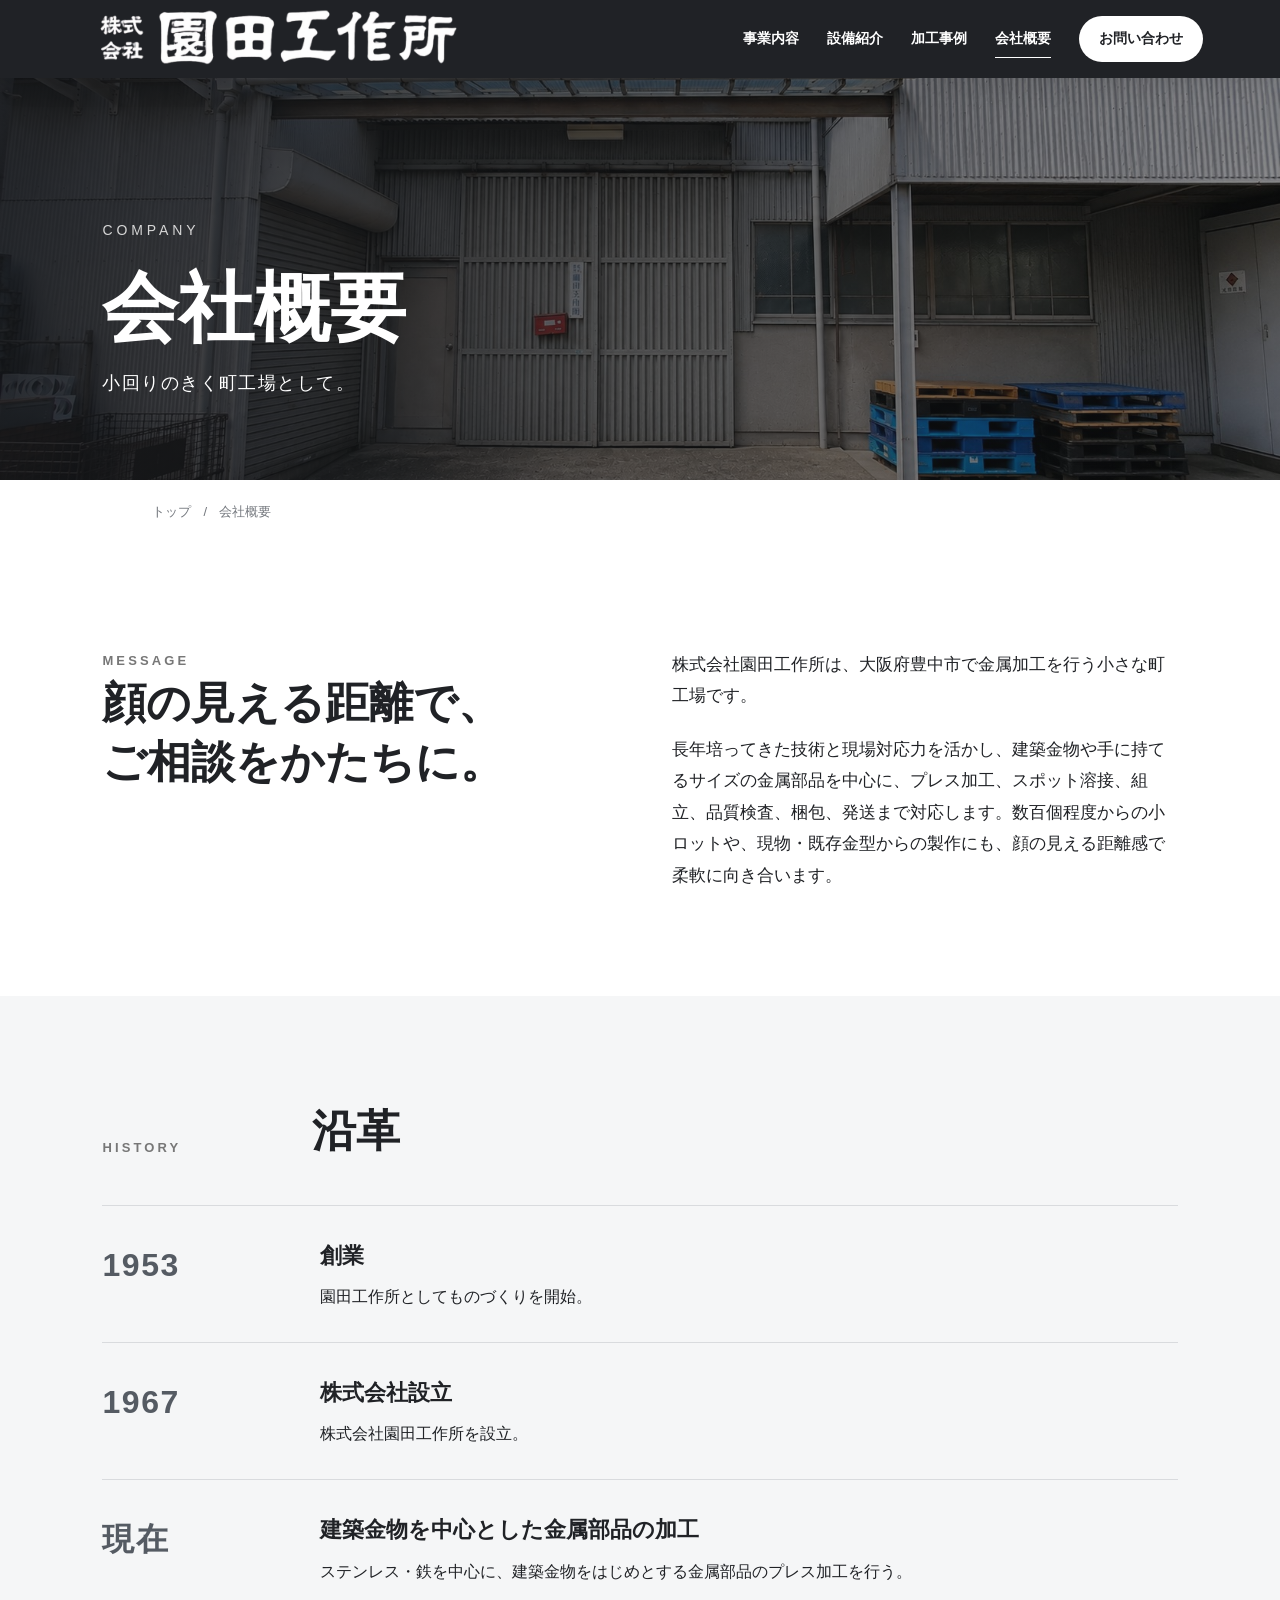
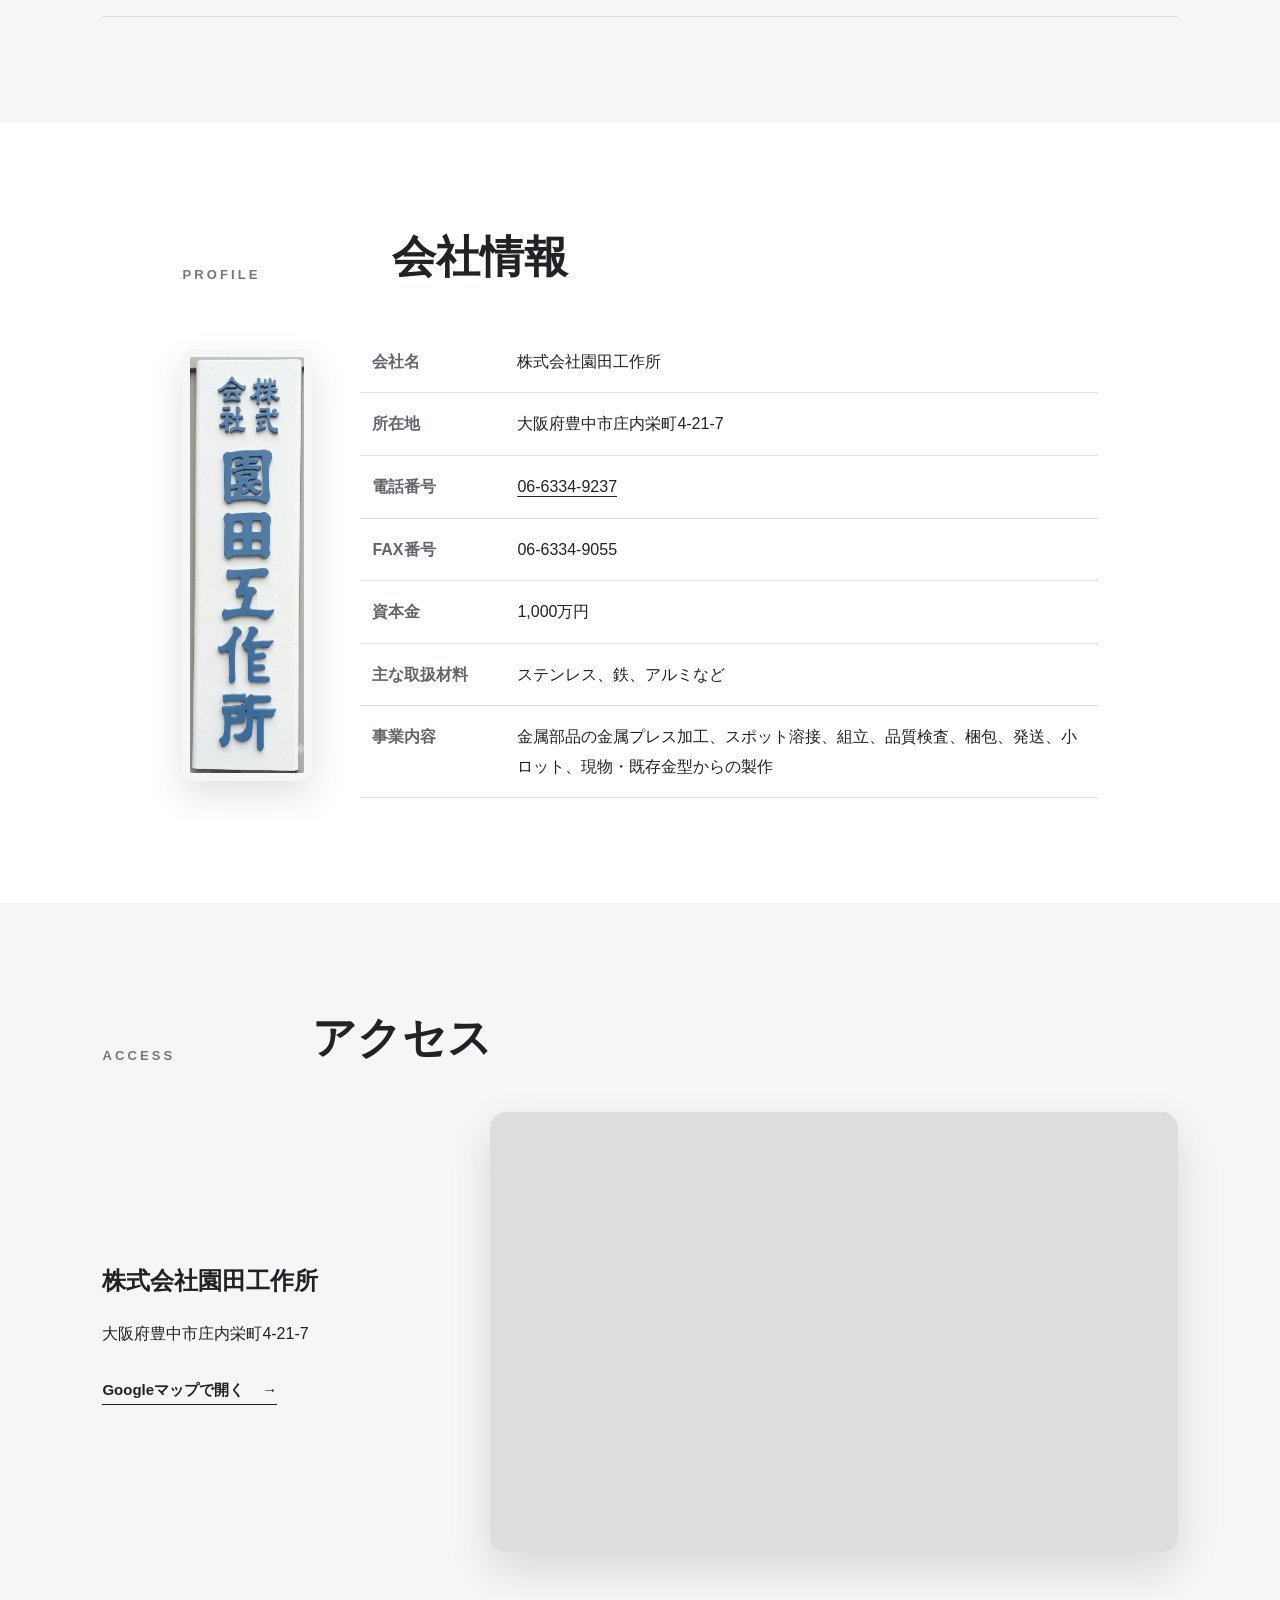
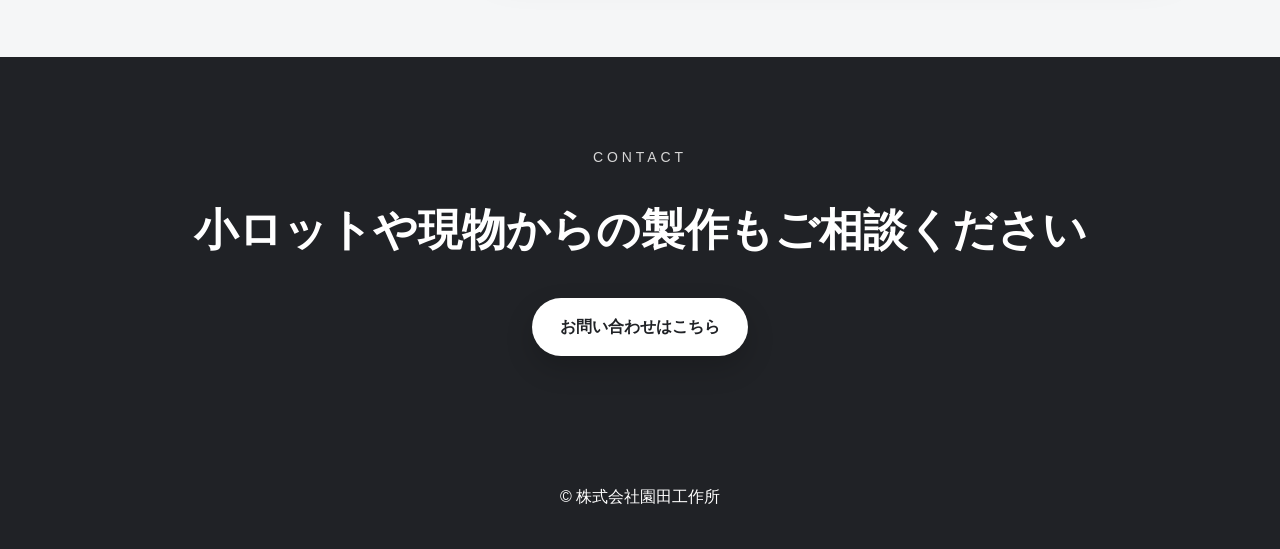
==== commit d7f3ad99: "Refine homepage messaging and mobile heading" ====
--- a/company.html
+++ b/company.html
@@ -5,14 +5,14 @@
     <meta charset="UTF-8">
     <meta name="viewport" content="width=device-width,initial-scale=1">
     <title>会社概要・アクセス | 株式会社園田工作所</title>
-    <meta name="description" content="1953年創業、1967年株式会社設立。大阪府豊中市の金属加工会社、株式会社園田工作所の会社情報、沿革、所在地をご案内します。">
+    <meta name="description" content="1953年創業、1967年株式会社設立。大阪府豊中市で金属部品のプレス加工、小ロット、現物・既存金型からの製作相談に対応する町工場です。">
     <meta name="robots" content="index,follow,max-image-preview:large">
     <link rel="canonical" href="https://sonoda-kousakusho.com/company.html">
     <meta property="og:locale" content="ja_JP">
     <meta property="og:type" content="article">
     <meta property="og:site_name" content="株式会社園田工作所">
     <meta property="og:title" content="会社概要・アクセス | 株式会社園田工作所">
-    <meta property="og:description" content="1953年創業。株式会社園田工作所の会社情報、沿革、アクセスをご案内します。">
+    <meta property="og:description" content="1953年創業。金属部品のプレス加工、小ロット、現物・既存金型からの製作相談に対応する大阪府豊中市の町工場です。">
     <meta property="og:url" content="https://sonoda-kousakusho.com/company.html">
     <meta property="og:image" content="https://sonoda-kousakusho.com/images/sign.jpg">
     <meta name="twitter:card" content="summary_large_image">
@@ -34,18 +34,18 @@
             <div>
                 <p class="eyebrow">Company</p>
                 <h1>会社概要</h1>
-                <p>ものづくりに、誠実に向き合う。</p>
+                <p>小回りのきく町工場として。</p>
             </div>
         </section>
         <nav class="breadcrumb"><a href="index.html">トップ</a><span>/</span><span>会社概要</span></nav>
         <section class="section company-message reveal">
             <div class="section-title">
                 <p>Message</p>
-                <h2>確かな技術で、<br>ご要望をかたちに。</h2>
+                <h2>顔の見える距離で、<br>ご相談をかたちに。</h2>
             </div>
             <div class="message-body">
-                <p>株式会社園田工作所は、金属加工を通じてお客様のものづくりを支える会社です。</p>
-                <p>長年培ってきた技術と現場対応力を活かし、ステンレス・鉄・アルミなどの加工から、小部品・金物へのスポット溶接、組立、品質検査、梱包、発送まで一貫して対応します。小ロットや特注品、現物・既存金型からの製作にも柔軟に向き合います。
+                <p>株式会社園田工作所は、大阪府豊中市で金属加工を行う小さな町工場です。</p>
+                <p>長年培ってきた技術と現場対応力を活かし、建築金物や手に持てるサイズの金属部品を中心に、プレス加工、スポット溶接、組立、品質検査、梱包、発送まで対応します。数百個程度からの小ロットや、現物・既存金型からの製作にも、顔の見える距離感で柔軟に向き合います。
                 </p>
             </div>
         </section>
@@ -69,8 +69,8 @@
                 </li>
                 <li><time>現在</time>
                     <div>
-                        <h3>建築金物の金属プレス加工</h3>
-                        <p>ステンレス・鉄を中心に、建築金物の金属プレス加工を行う。</p>
+                        <h3>建築金物を中心とした金属部品の加工</h3>
+                        <p>ステンレス・鉄を中心に、建築金物をはじめとする金属部品のプレス加工を行う。</p>
                     </div>
                 </li>
             </ol>
@@ -109,7 +109,7 @@
                         </tr>
                         <tr>
                             <th>事業内容</th>
-                            <td>金属プレス加工、スポット溶接、組立、品質検査、梱包、発送、現物・既存金型からの製作</td>
+                            <td>金属部品の金属プレス加工、スポット溶接、組立、品質検査、梱包、発送、小ロット、現物・既存金型からの製作</td>
                         </tr>
                     </tbody>
                 </table>
@@ -135,7 +135,7 @@
         </section>
         <section class="company-cta reveal">
             <p class="eyebrow">Contact</p>
-            <h2>金属加工のご相談を<span class="mobile-break">承ります</span></h2><a href="contact.html"
+            <h2>小ロットや現物からの製作も<span class="mobile-break">ご相談ください</span></h2><a href="contact.html"
                 class="btn primary">お問い合わせはこちら</a>
         </section>
     </main>
@@ -145,4 +145,4 @@
     <script src="js/script.js"></script>
 </body>
 
-</html>+</html>
--- a/css/style.css
+++ b/css/style.css
@@ -144,7 +144,7 @@
     position: relative;
     z-index: 1;
     color: #fff;
-    max-width: 840px
+    max-width: 980px
 }
 
 .eyebrow {
@@ -165,6 +165,10 @@
     letter-spacing: .04em;
     margin-bottom: 26px;
     text-shadow: 0 4px 18px rgba(0, 0, 0, .24)
+}
+
+.hero-mobile-break {
+    display: none
 }
 
 .hero-lead {
@@ -1799,8 +1803,13 @@
 
 @media(max-width:640px) {
     .hero h1 {
-        font-size: 24px;
-        line-height: 1.45
+        font-size: 25px;
+        line-height: 1.45;
+        letter-spacing: 0
+    }
+
+    .hero-mobile-break {
+        display: block
     }
 
     .section-title h2 {
@@ -2016,6 +2025,13 @@
     color: #d2bea0
 }
 
+@media(max-width:640px) {
+    .hero {
+        background-image: url("../images/gaikan.jpg");
+        background-position: 35% center
+    }
+}
+
 /* Equipment gallery: an even two-column layout with a full-height 150t press. */
 .equipment-gallery {
     grid-template-columns: repeat(2, minmax(0, 1fr));
@@ -2060,4 +2076,4 @@
         height: 320px;
         object-position: center 55%
     }
-}+}
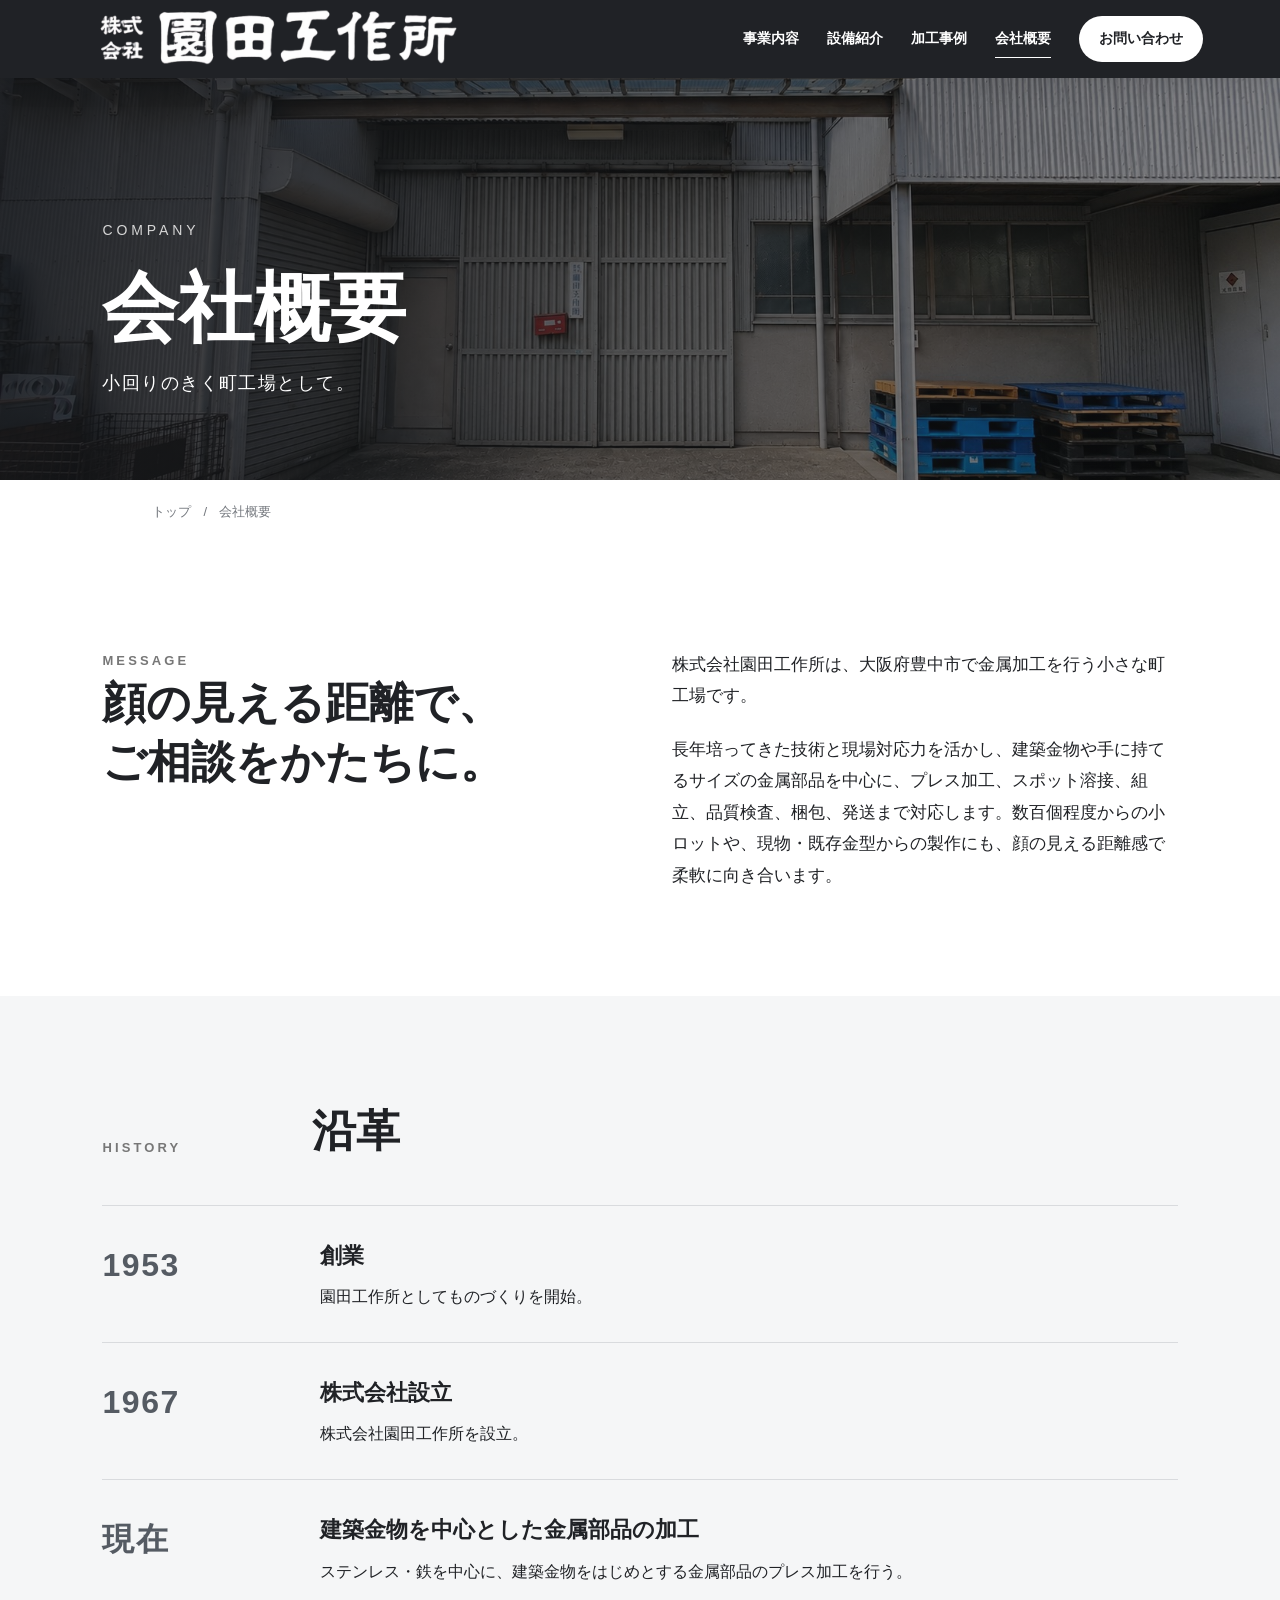
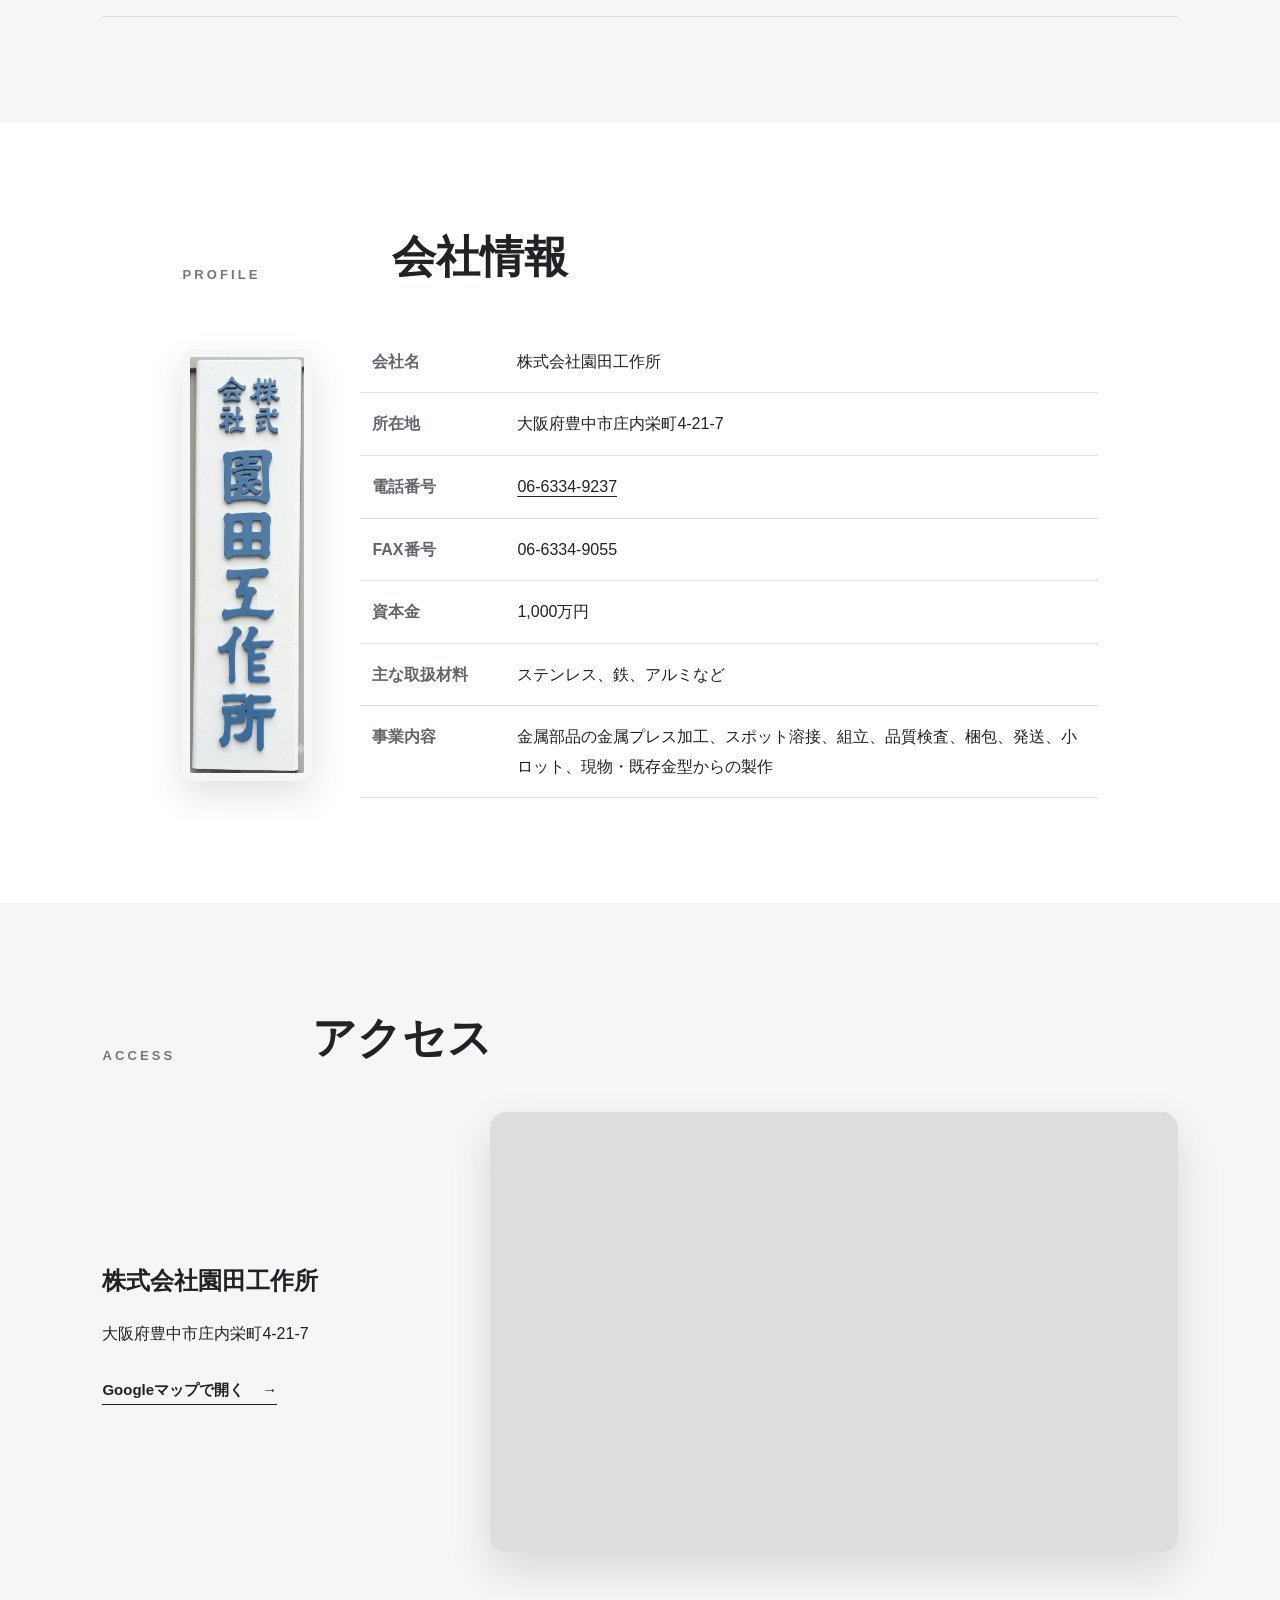
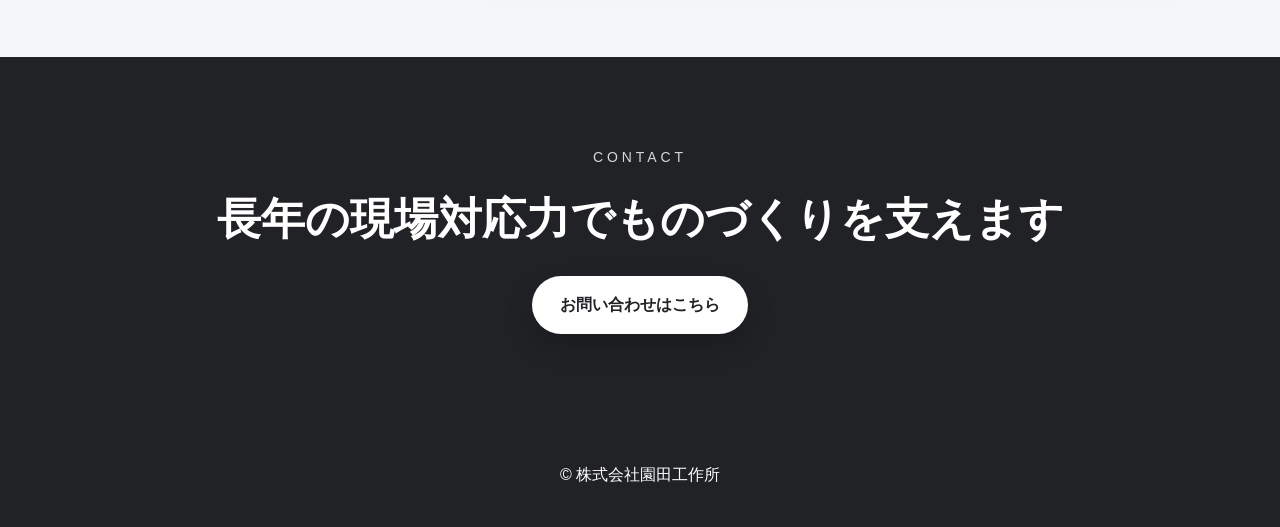
==== commit 275acd48: "Update contact form flow" ====
--- a/company.html
+++ b/company.html
@@ -17,8 +17,8 @@
     <meta property="og:image" content="https://sonoda-kousakusho.com/images/sign.jpg">
     <meta name="twitter:card" content="summary_large_image">
     <script
-        type="application/ld+json">{"@context":"https://schema.org","@type":"LocalBusiness","@id":"https://sonoda-kousakusho.com/#organization","name":"株式会社園田工作所","url":"https://sonoda-kousakusho.com/","image":"https://sonoda-kousakusho.com/images/gaikan.jpg","logo":"https://sonoda-kousakusho.com/images/logo.png","foundingDate":"1953","telephone":"+81-6-6334-9237","email":"TS.SonodaFactoryCorp@outlook.jp","address":{"@type":"PostalAddress","streetAddress":"庄内栄町4-21-7","addressLocality":"豊中市","addressRegion":"大阪府","addressCountry":"JP"}}</script>
-    <link rel="stylesheet" href="css/style.css?v=20260706-7">
+        type="application/ld+json">{"@context":"https://schema.org","@type":"LocalBusiness","@id":"https://sonoda-kousakusho.com/#organization","name":"株式会社園田工作所","url":"https://sonoda-kousakusho.com/","image":"https://sonoda-kousakusho.com/images/gaikan.jpg","logo":"https://sonoda-kousakusho.com/images/logo.png","foundingDate":"1953","telephone":"+81-6-6334-9237","address":{"@type":"PostalAddress","streetAddress":"庄内栄町4-21-7","addressLocality":"豊中市","addressRegion":"大阪府","addressCountry":"JP"}}</script>
+    <link rel="stylesheet" href="css/style.css?v=20260710-2">
 </head>
 
 <body class="subpage">
@@ -135,7 +135,7 @@
         </section>
         <section class="company-cta reveal">
             <p class="eyebrow">Contact</p>
-            <h2>小ロットや現物からの製作も<span class="mobile-break">ご相談ください</span></h2><a href="contact.html"
+            <h2>長年の現場対応力で<span class="mobile-break">ものづくりを支えます</span></h2><a href="contact.html"
                 class="btn primary">お問い合わせはこちら</a>
         </section>
     </main>
--- a/css/style.css
+++ b/css/style.css
@@ -1020,7 +1020,8 @@
 
 .company-cta h2 {
     font-size: clamp(30px, 4vw, 44px);
-    margin-bottom: 28px
+    margin: 0 auto 28px;
+    line-height: 1.35
 }
 
 .company-cta .btn {
@@ -1576,6 +1577,84 @@
     font-size: 18px
 }
 
+.contact-form-section {
+    max-width: 980px;
+    margin-left: auto;
+    margin-right: auto
+}
+
+.contact-form {
+    display: grid;
+    gap: 24px;
+    margin-top: 34px;
+    padding: 44px;
+    background: #f5f6f7;
+    border: 1px solid #e2e3e5
+}
+
+.form-grid {
+    display: grid;
+    grid-template-columns: 1fr 1fr;
+    gap: 20px
+}
+
+.contact-form label {
+    display: block;
+    color: #202226;
+    font-weight: 700
+}
+
+.form-wide {
+    grid-column: 1 / -1
+}
+
+.contact-form label span {
+    display: inline-block;
+    margin-left: 8px;
+    padding: 2px 7px;
+    background: #202226;
+    color: #fff;
+    font-size: 11px;
+    font-weight: 700
+}
+
+.contact-form input,
+.contact-form textarea {
+    width: 100%;
+    min-width: 0;
+    border: 1px solid #d7d9dc;
+    border-radius: 0;
+    padding: 14px 16px;
+    margin-top: 8px;
+    background: #fff;
+    color: #202226;
+    font: inherit;
+    font-weight: 400
+}
+
+.contact-form textarea {
+    resize: vertical;
+    line-height: 1.8
+}
+
+.contact-form input:focus,
+.contact-form textarea:focus {
+    outline: 2px solid #202226;
+    outline-offset: 2px
+}
+
+.form-note {
+    margin-top: -6px;
+    color: #5d6570;
+    font-size: 14px
+}
+
+.form-botcheck {
+    position: absolute;
+    left: -9999px;
+    opacity: 0
+}
+
 .contact-methods {
     max-width: 1040px;
     margin: 0 auto 110px;
@@ -1583,6 +1662,10 @@
     display: grid;
     grid-template-columns: 1fr 1fr;
     gap: 24px
+}
+
+.contact-methods-priority {
+    margin-bottom: 72px
 }
 
 .contact-method {
@@ -1788,6 +1871,11 @@
         grid-template-columns: 1fr
     }
 
+    .contact-form-section {
+        padding-left: 6%;
+        padding-right: 6%
+    }
+
     .contact-method {
         padding: 34px 26px
     }
@@ -1798,6 +1886,22 @@
 
     .inquiry-guide>div {
         margin-bottom: 30px
+    }
+}
+
+@media(max-width:640px) {
+    .contact-form {
+        padding: 28px 20px;
+        gap: 20px
+    }
+
+    .form-grid {
+        grid-template-columns: 1fr;
+        gap: 18px
+    }
+
+    .contact-form label span {
+        margin-left: 6px
     }
 }
 
